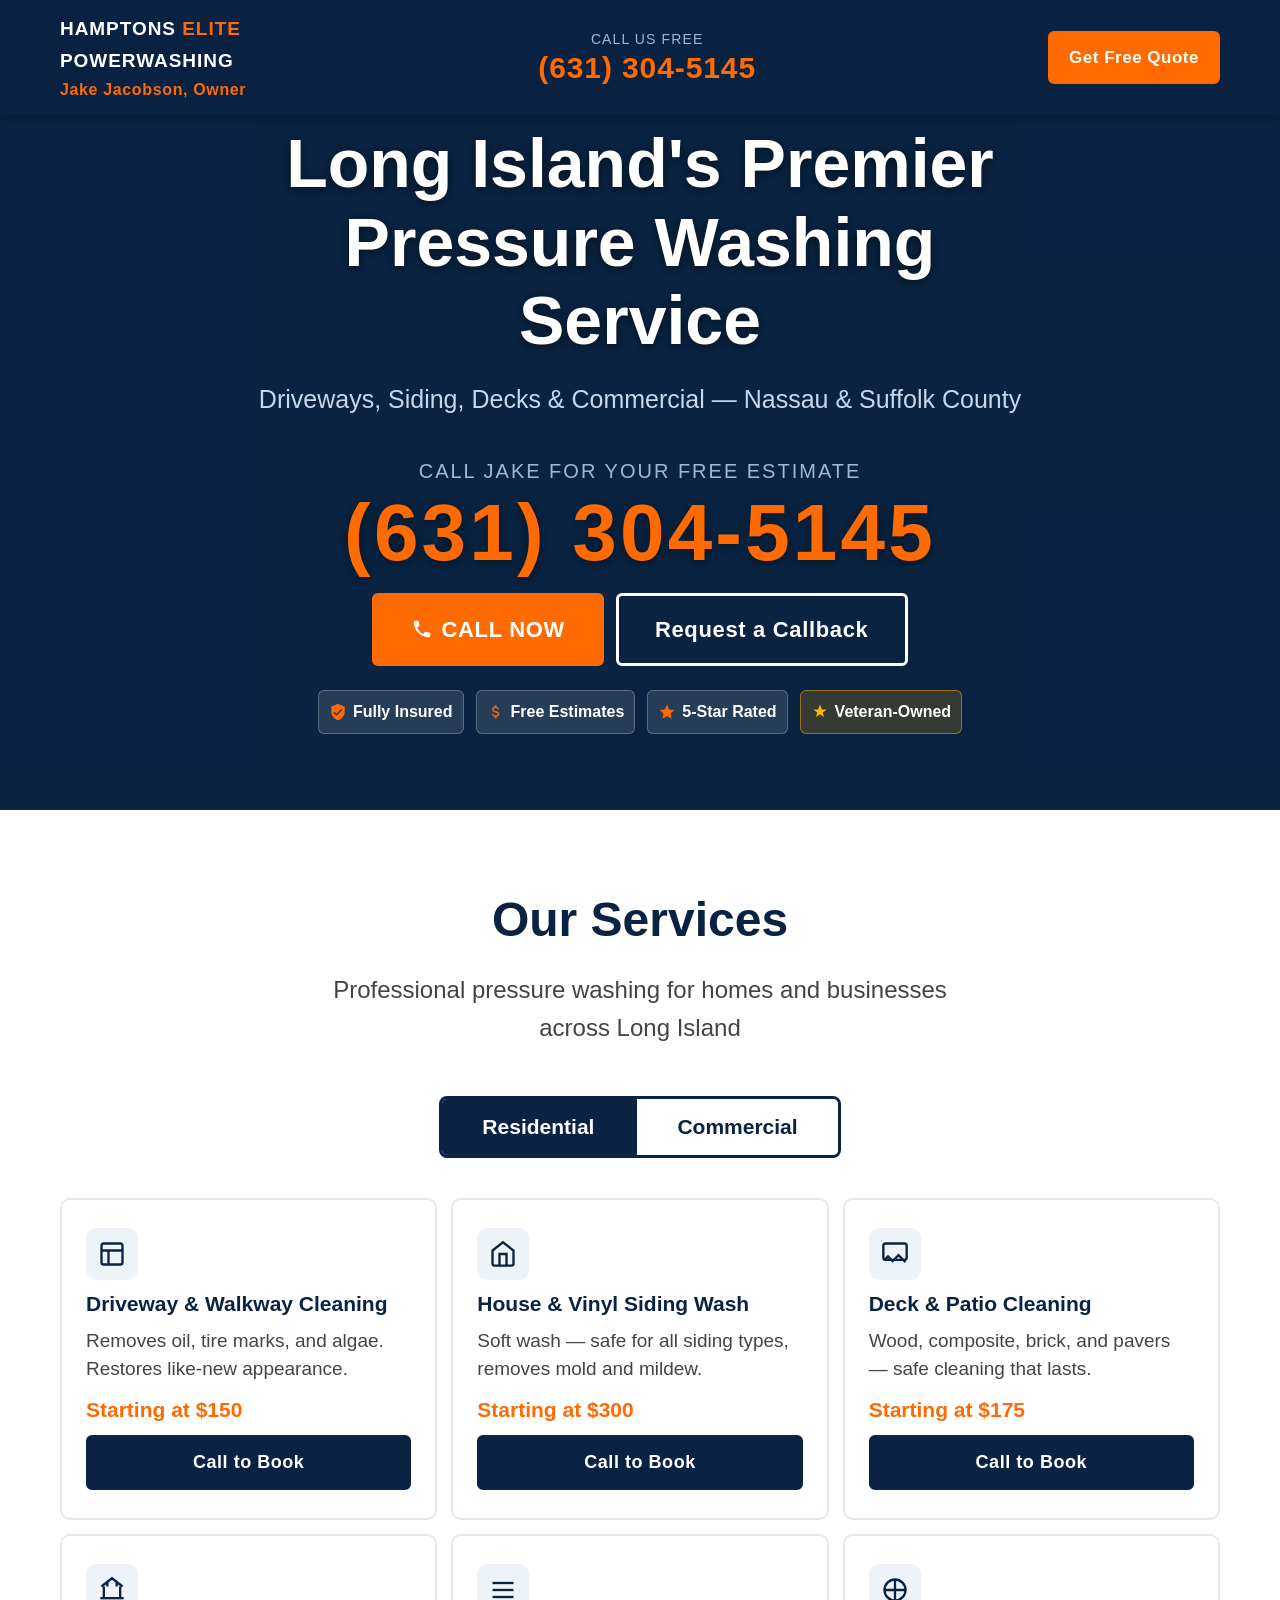
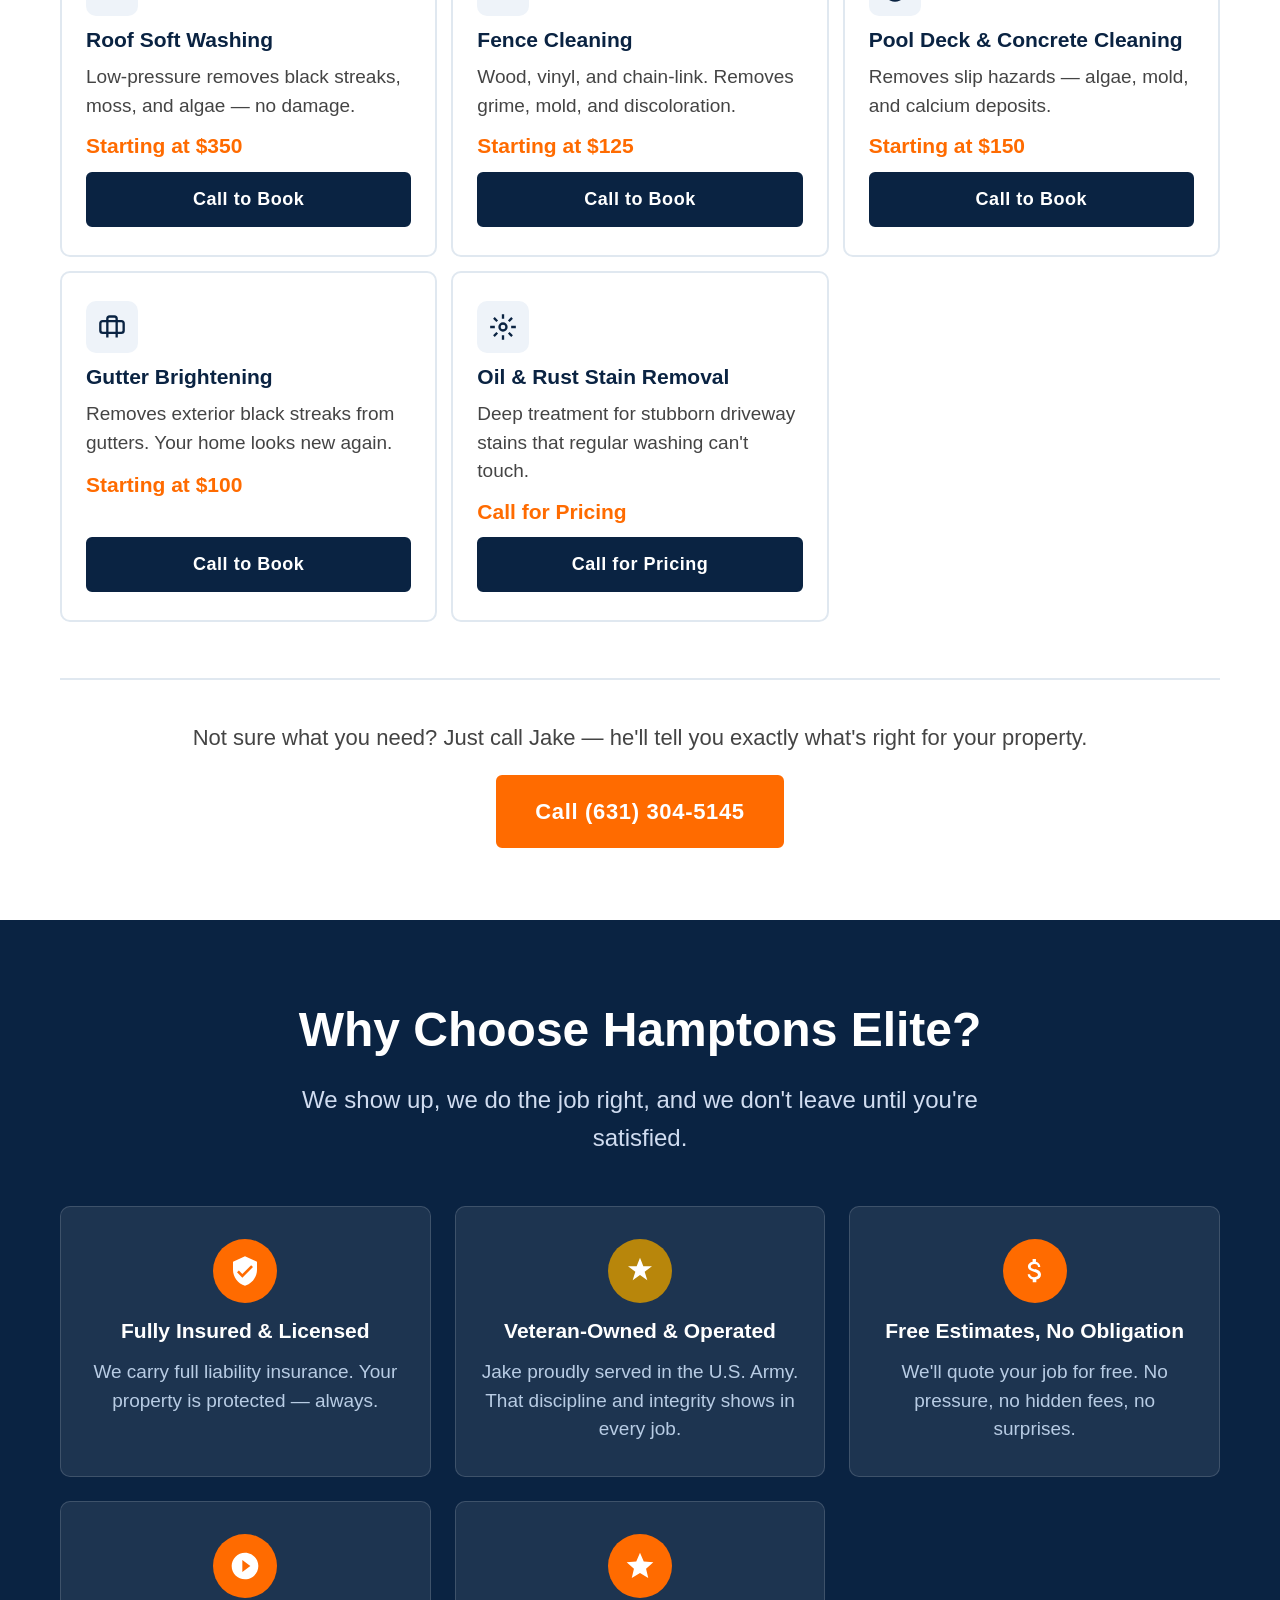
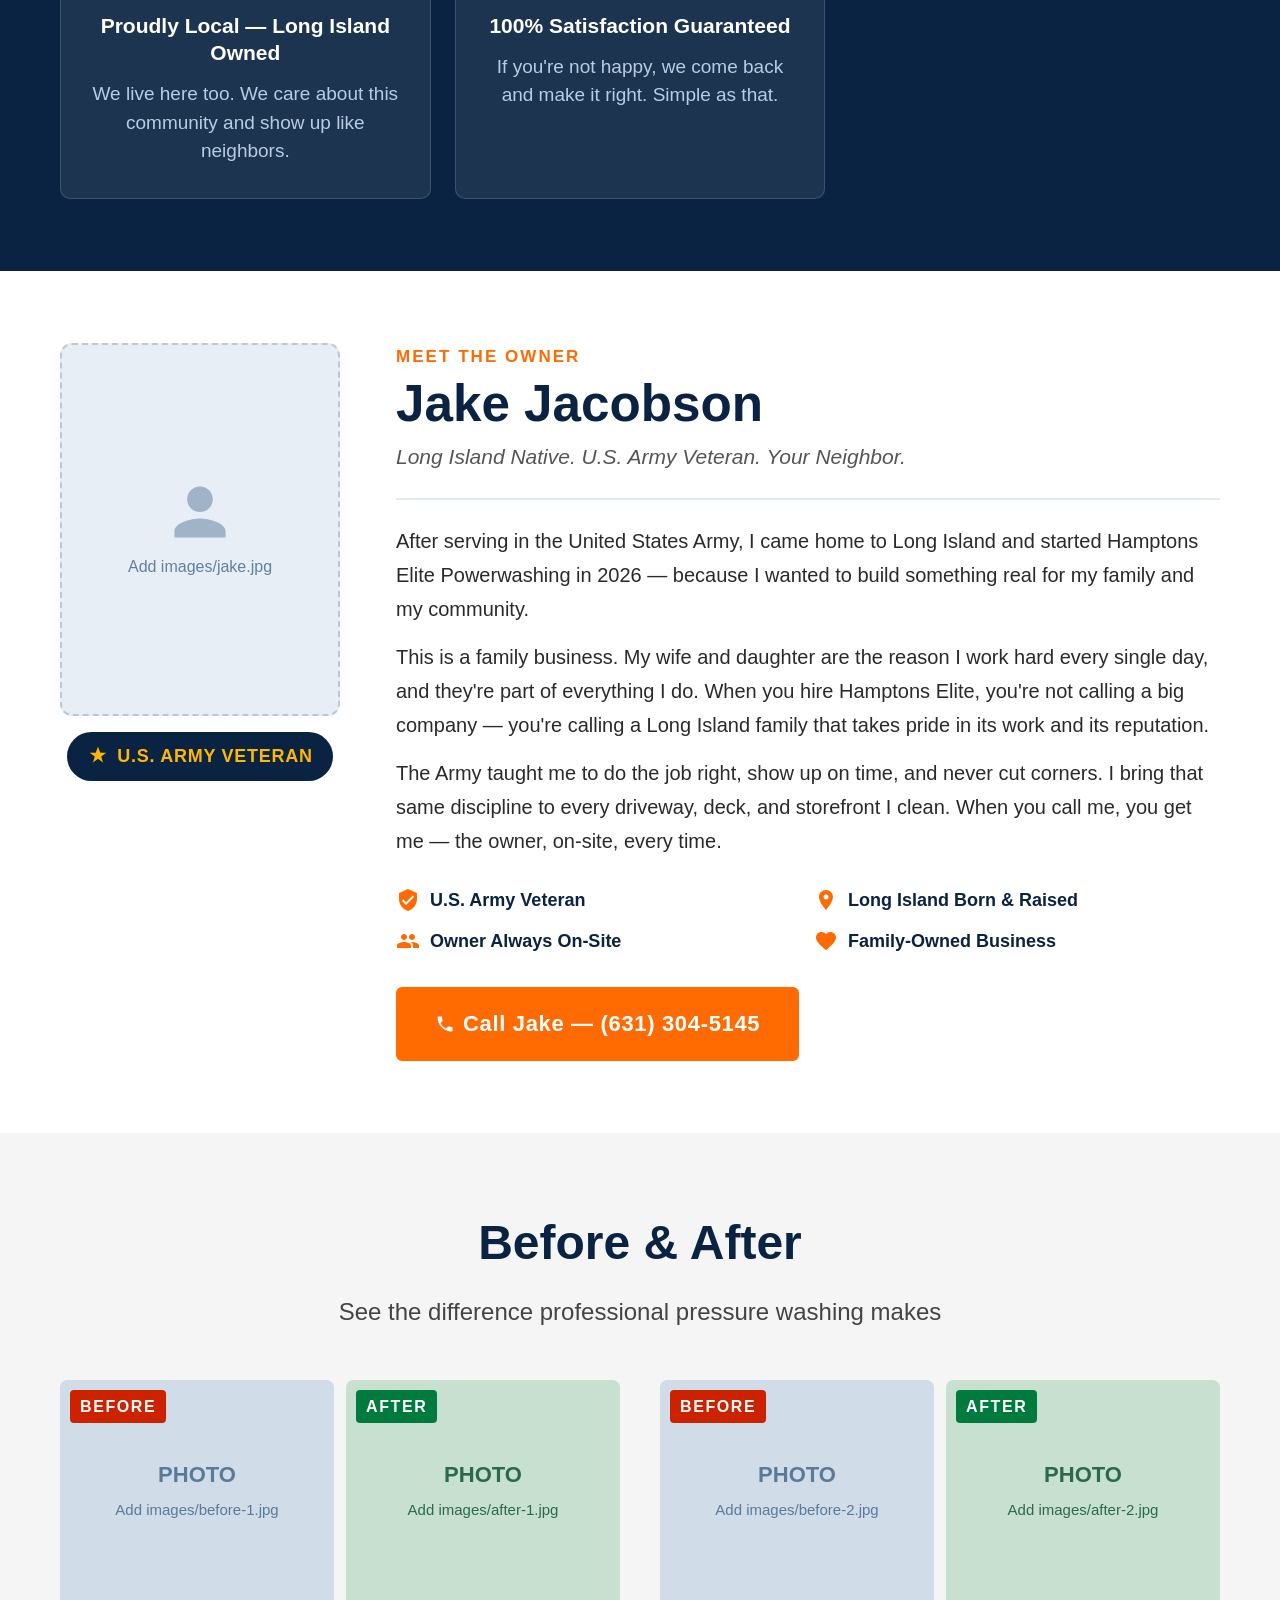
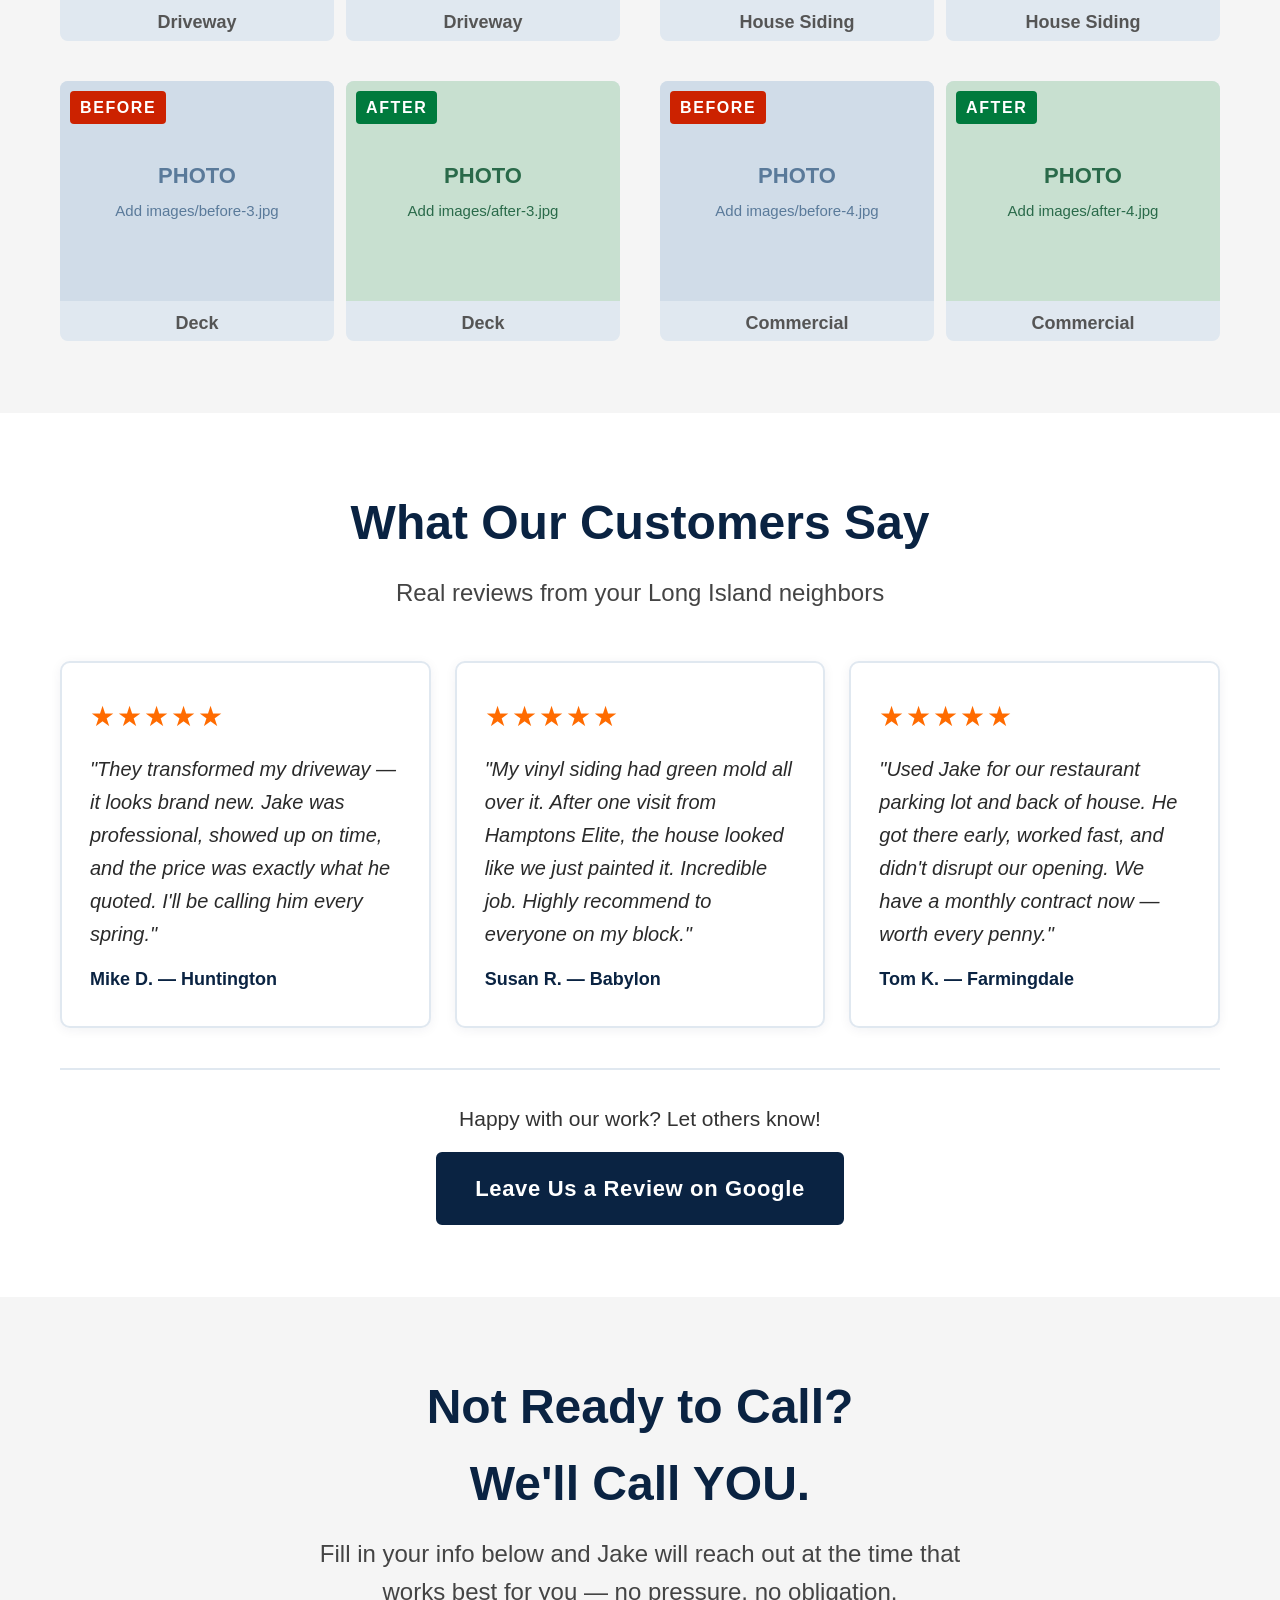
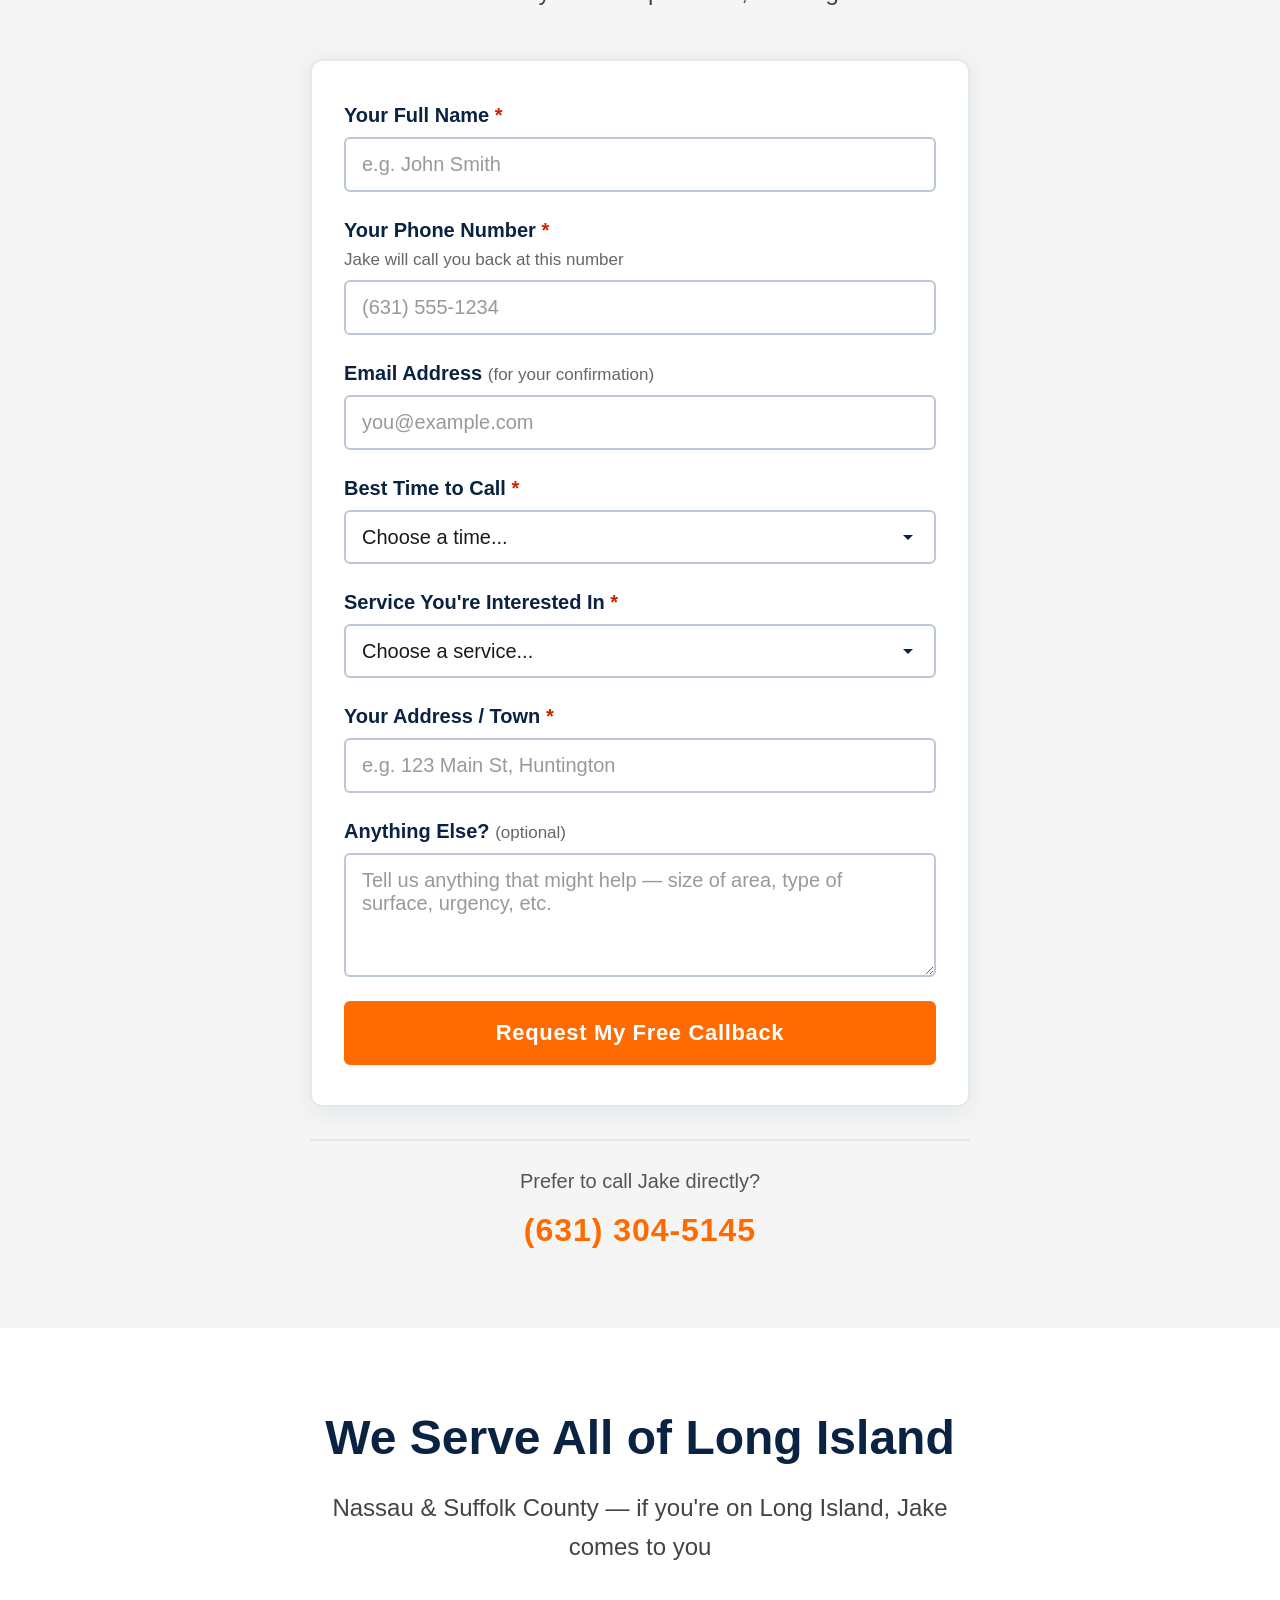
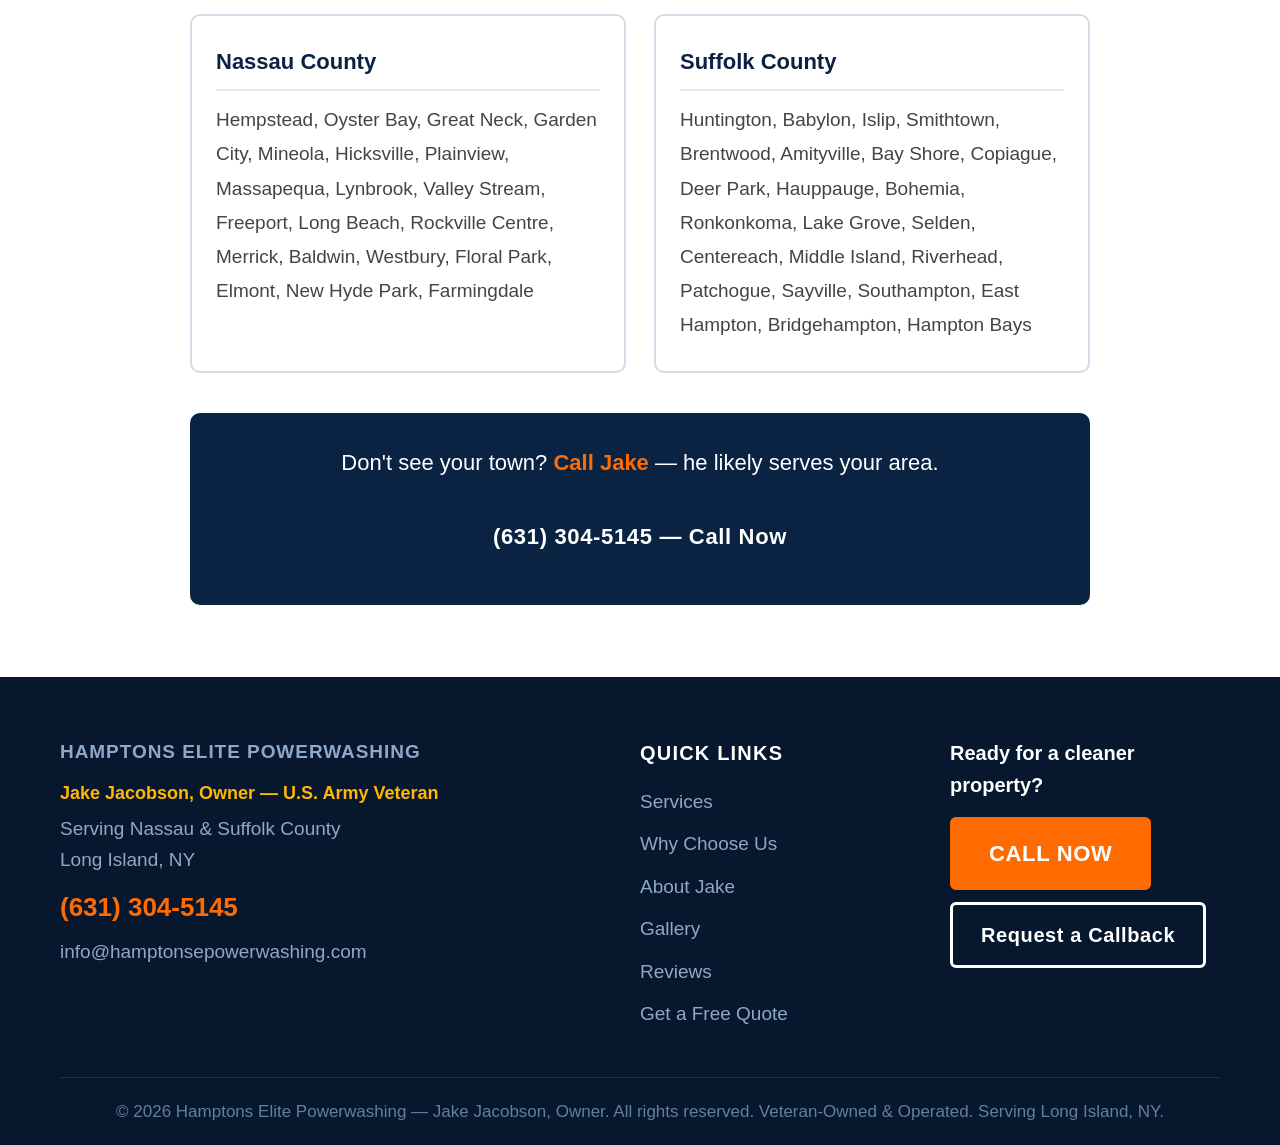
==== index.html @ e8ec5433 "Initial commit - Hamptons Elite Powerwashing website" ====
<!DOCTYPE html>
<html lang="en">
<head>
  <meta charset="UTF-8">
  <meta name="viewport" content="width=device-width, initial-scale=1.0">
  <title>Pressure Washing Long Island | Hamptons Elite Powerwashing | Nassau &amp; Suffolk County</title>
  <meta name="description" content="Veteran-owned pressure washing in Long Island, Nassau &amp; Suffolk County. Driveways, siding, decks, roofs, and commercial properties. Free estimates. Fully insured. Call (631) 304-5145.">
  <meta name="keywords" content="power washing Long Island, pressure washing Nassau County, pressure washing Suffolk County, driveway cleaning Long Island, house washing Long Island, deck cleaning, roof soft washing, veteran owned business Long Island">
  <link rel="stylesheet" href="style.css">

  <!-- LocalBusiness JSON-LD Structured Data for Google -->
  <script type="application/ld+json">
  {
    "@context": "https://schema.org",
    "@type": "LocalBusiness",
    "name": "Hamptons Elite Powerwashing",
    "description": "Veteran-owned professional pressure washing services for residential and commercial properties across Nassau and Suffolk County, Long Island. Owner: Jake Jacobson, U.S. Army Veteran.",
    "telephone": "(631) 304-5145",
    "email": "info@hamptonsepowerwashing.com",
    "areaServed": [
      "Nassau County, NY",
      "Suffolk County, NY",
      "Babylon, NY",
      "Huntington, NY",
      "Islip, NY",
      "Hempstead, NY",
      "Oyster Bay, NY",
      "Smithtown, NY",
      "Brentwood, NY",
      "Amityville, NY",
      "Farmingdale, NY",
      "Massapequa, NY"
    ],
    "serviceType": [
      "Driveway Pressure Washing",
      "House Siding Wash",
      "Deck Cleaning",
      "Roof Soft Washing",
      "Fence Cleaning",
      "Commercial Pressure Washing",
      "Graffiti Removal"
    ],
    "priceRange": "$$",
    "openingHours": "Mo-Sa 07:00-19:00"
  }
  </script>

  <!--
  ============================================================
  SETUP CHECKLIST — READ THIS BEFORE GOING LIVE
  ============================================================
  1. PHONE NUMBER: Already set to (631) 304-5145. If it changes,
     search this file for "304-5145" to find all instances.

  2. FORMSPREE (contact form):
     a. Go to https://formspree.io and create a free account
     b. Click "New Form" and give it a name
     c. Copy the Form ID (looks like: xabcdefg)
     d. In this file, find "YOUR_FORMSPREE_ID" and replace it
        with your Form ID.
     e. The form action becomes: https://formspree.io/f/YOUR_ID

  3. PHOTOS: Add your real before/after photos to the images/
     folder. Use these exact filenames (or update the src= in
     the gallery section below):
       images/before-1.jpg  images/after-1.jpg  (driveway)
       images/before-2.jpg  images/after-2.jpg  (siding)
       images/before-3.jpg  images/after-3.jpg  (deck)
       images/before-4.jpg  images/after-4.jpg  (commercial)
     Also replace images/hero-bg.jpg with a real hero photo.
     Add images/jake.jpg for the About section (optional).

  4. TESTIMONIALS: Find the 3 testimonial cards and replace the
     placeholder names and text with real Google reviews.

  5. GOOGLE BUSINESS PROFILE:
     a. Go to https://business.google.com and create your profile
     b. Once live, find your review link (Share > copy link)
     c. Find "YOUR_GOOGLE_REVIEW_LINK" in this file and paste it

  6. ABOUT SECTION: Update the text in the "Meet Jake" section
     with your real story — years of service, hometown, why you
     started the business, etc.

  7. GO LIVE: Drag the entire hamptons-elite-powerwashing/ folder
     to https://netlify.com/drop — your site is live in 60 sec.
  ============================================================
  -->
</head>
<body>

  <!-- ============================================================
       STICKY HEADER
  ============================================================ -->
  <header class="site-header" id="site-header">
    <div class="header-inner">
      <div class="header-brand">
        <span class="brand-name">Hamptons <span class="brand-orange">Elite</span><br>Powerwashing</span>
        <span class="brand-owner"><span class="brand-orange">Jake Jacobson, Owner</span></span>
      </div>

      <a href="tel:6313045145" class="header-phone" aria-label="Call us now">
        <span class="header-phone-label">Call Us Free</span>
        <span class="header-phone-number">(631) 304-5145</span>
      </a>

      <a href="#callback-form" class="btn btn-orange header-cta">Get Free Quote</a>

      <button class="hamburger" id="hamburger" aria-label="Open navigation menu" aria-expanded="false">
        <span></span><span></span><span></span>
      </button>
    </div>

    <!-- Mobile full-screen nav overlay -->
    <nav class="mobile-nav" id="mobile-nav" aria-hidden="true">
      <button class="mobile-nav-close" id="mobile-nav-close" aria-label="Close menu">&times;</button>
      <ul>
        <li><a href="#services" class="mobile-nav-link">Services</a></li>
        <li><a href="#why-us" class="mobile-nav-link">Why Choose Us</a></li>
        <li><a href="#about" class="mobile-nav-link">About Jake</a></li>
        <li><a href="#gallery" class="mobile-nav-link">Gallery</a></li>
        <li><a href="#testimonials" class="mobile-nav-link">Reviews</a></li>
        <li><a href="#callback-form" class="mobile-nav-link">Get a Quote</a></li>
      </ul>
      <a href="tel:6313045145" class="mobile-nav-phone">(631) 304-5145</a>
    </nav>
  </header>

  <main>

    <!-- ============================================================
         SECTION 1: HERO
    ============================================================ -->
    <section class="hero" id="hero">
      <!-- Replace images/hero-bg.jpg with a real pressure washing photo -->
      <div class="hero-overlay"></div>
      <div class="hero-content">
        <h1 class="hero-headline">Long Island's Premier<br>Pressure Washing Service</h1>
        <p class="hero-sub">Driveways, Siding, Decks &amp; Commercial — Nassau &amp; Suffolk County</p>

        <div class="hero-phone-block">
          <p class="hero-phone-label">Call Jake for Your Free Estimate</p>
          <a href="tel:6313045145" class="hero-phone-number">(631) 304-5145</a>
        </div>

        <div class="hero-ctas">
          <a href="tel:6313045145" class="btn btn-orange btn-lg">
            <svg width="22" height="22" viewBox="0 0 24 24" fill="currentColor" aria-hidden="true"><path d="M6.6 10.8c1.4 2.8 3.8 5.1 6.6 6.6l2.2-2.2c.3-.3.7-.4 1-.2 1.1.4 2.3.6 3.6.6.6 0 1 .4 1 1V20c0 .6-.4 1-1 1C10.6 21 3 13.4 3 4c0-.6.4-1 1-1h3.5c.6 0 1 .4 1 1 0 1.3.2 2.5.6 3.6.1.3 0 .7-.2 1L6.6 10.8z"/></svg>
            CALL NOW
          </a>
          <a href="#callback-form" class="btn btn-outline-white btn-lg">Request a Callback</a>
        </div>

        <div class="hero-badges">
          <div class="badge">
            <svg width="28" height="28" viewBox="0 0 24 24" fill="currentColor" aria-hidden="true"><path d="M12 1L3 5v6c0 5.5 3.8 10.7 9 12 5.2-1.3 9-6.5 9-12V5L12 1zm-2 16l-4-4 1.4-1.4L10 14.2l6.6-6.6L18 9l-8 8z"/></svg>
            <span>Fully Insured</span>
          </div>
          <div class="badge">
            <svg width="28" height="28" viewBox="0 0 24 24" fill="currentColor" aria-hidden="true"><path d="M11.8 10.9c-2.3-.6-3-1.2-3-2.2 0-1.1 1.1-1.9 2.8-1.9 1.9 0 2.6.9 2.7 2.2H16c-.1-1.8-1.2-3.4-3.3-4V3h-2.5v2c-1.9.4-3.5 1.7-3.5 3.5 0 2.2 1.8 3.3 4.5 4 2.5.6 3 1.5 3 2.4 0 .7-.5 1.7-2.8 1.7-2.1 0-3-.9-3.1-2.2H6.5c.1 2.3 1.9 3.6 3.8 4v2H13v-2c2-.4 3.5-1.5 3.5-3.6 0-2.7-2.3-3.7-4.7-4.3z"/></svg>
            <span>Free Estimates</span>
          </div>
          <div class="badge">
            <svg width="28" height="28" viewBox="0 0 24 24" fill="currentColor" aria-hidden="true"><path d="M12 17.27L18.18 21l-1.64-7.03L22 9.24l-7.19-.61L12 2 9.19 8.63 2 9.24l5.46 4.73L5.82 21z"/></svg>
            <span>5-Star Rated</span>
          </div>
          <div class="badge badge-veteran">
            <svg width="28" height="28" viewBox="0 0 24 24" fill="currentColor" aria-hidden="true"><path d="M12 2L9.5 8.5H3l5.5 4-2 6.5L12 15l5.5 4-2-6.5L21 8.5h-6.5L12 2z"/></svg>
            <span>Veteran-Owned</span>
          </div>
        </div>
      </div>
    </section>

    <!-- ============================================================
         SECTION 2: SERVICES
    ============================================================ -->
    <section class="services section-pad" id="services">
      <div class="container">
        <h2 class="section-title">Our Services</h2>
        <p class="section-sub">Professional pressure washing for homes and businesses across Long Island</p>

        <!-- Service type toggle -->
        <div class="service-toggle" role="tablist" aria-label="Service type">
          <button class="toggle-btn active" id="tab-residential" role="tab" aria-selected="true" aria-controls="panel-residential" data-target="residential">
            Residential
          </button>
          <button class="toggle-btn" id="tab-commercial" role="tab" aria-selected="false" aria-controls="panel-commercial" data-target="commercial">
            Commercial
          </button>
        </div>

        <!-- Residential Services -->
        <div class="service-panel active" id="panel-residential" role="tabpanel" aria-labelledby="tab-residential">
          <div class="services-grid">

            <article class="service-card">
              <div class="service-icon">
                <svg viewBox="0 0 24 24" fill="none" stroke="currentColor" stroke-width="2" aria-hidden="true"><rect x="3" y="3" width="18" height="18" rx="2"/><path d="M3 9h18M9 21V9"/></svg>
              </div>
              <h3>Driveway &amp; Walkway Cleaning</h3>
              <p>Removes oil, tire marks, and algae. Restores like-new appearance.</p>
              <p class="service-price">Starting at $150</p>
              <a href="tel:6313045145" class="btn btn-navy btn-sm">Call to Book</a>
            </article>

            <article class="service-card">
              <div class="service-icon">
                <svg viewBox="0 0 24 24" fill="none" stroke="currentColor" stroke-width="2" aria-hidden="true"><path d="M3 9l9-7 9 7v11a2 2 0 01-2 2H5a2 2 0 01-2-2V9z"/><polyline points="9 22 9 12 15 12 15 22"/></svg>
              </div>
              <h3>House &amp; Vinyl Siding Wash</h3>
              <p>Soft wash — safe for all siding types, removes mold and mildew.</p>
              <p class="service-price">Starting at $300</p>
              <a href="tel:6313045145" class="btn btn-navy btn-sm">Call to Book</a>
            </article>

            <article class="service-card">
              <div class="service-icon">
                <svg viewBox="0 0 24 24" fill="none" stroke="currentColor" stroke-width="2" aria-hidden="true"><path d="M3 17l3-3 4 4 5-5 6 6"/><rect x="2" y="3" width="20" height="14" rx="2"/></svg>
              </div>
              <h3>Deck &amp; Patio Cleaning</h3>
              <p>Wood, composite, brick, and pavers — safe cleaning that lasts.</p>
              <p class="service-price">Starting at $175</p>
              <a href="tel:6313045145" class="btn btn-navy btn-sm">Call to Book</a>
            </article>

            <article class="service-card">
              <div class="service-icon">
                <svg viewBox="0 0 24 24" fill="none" stroke="currentColor" stroke-width="2" aria-hidden="true"><path d="M3 9l9-7 9 7"/><path d="M5 9v10M19 9v10"/><path d="M2 19h20"/><path d="M8 5v4M16 5v4"/></svg>
              </div>
              <h3>Roof Soft Washing</h3>
              <p>Low-pressure removes black streaks, moss, and algae — no damage.</p>
              <p class="service-price">Starting at $350</p>
              <a href="tel:6313045145" class="btn btn-navy btn-sm">Call to Book</a>
            </article>

            <article class="service-card">
              <div class="service-icon">
                <svg viewBox="0 0 24 24" fill="none" stroke="currentColor" stroke-width="2" aria-hidden="true"><line x1="3" y1="12" x2="21" y2="12"/><line x1="3" y1="6" x2="21" y2="6"/><line x1="3" y1="18" x2="21" y2="18"/></svg>
              </div>
              <h3>Fence Cleaning</h3>
              <p>Wood, vinyl, and chain-link. Removes grime, mold, and discoloration.</p>
              <p class="service-price">Starting at $125</p>
              <a href="tel:6313045145" class="btn btn-navy btn-sm">Call to Book</a>
            </article>

            <article class="service-card">
              <div class="service-icon">
                <svg viewBox="0 0 24 24" fill="none" stroke="currentColor" stroke-width="2" aria-hidden="true"><circle cx="12" cy="12" r="9"/><path d="M12 3v18M3 12h18"/></svg>
              </div>
              <h3>Pool Deck &amp; Concrete Cleaning</h3>
              <p>Removes slip hazards — algae, mold, and calcium deposits.</p>
              <p class="service-price">Starting at $150</p>
              <a href="tel:6313045145" class="btn btn-navy btn-sm">Call to Book</a>
            </article>

            <article class="service-card">
              <div class="service-icon">
                <svg viewBox="0 0 24 24" fill="none" stroke="currentColor" stroke-width="2" aria-hidden="true"><path d="M20 7H4a2 2 0 00-2 2v6a2 2 0 002 2h16a2 2 0 002-2V9a2 2 0 00-2-2z"/><path d="M16 21V5a2 2 0 00-2-2h-4a2 2 0 00-2 2v16"/></svg>
              </div>
              <h3>Gutter Brightening</h3>
              <p>Removes exterior black streaks from gutters. Your home looks new again.</p>
              <p class="service-price">Starting at $100</p>
              <a href="tel:6313045145" class="btn btn-navy btn-sm">Call to Book</a>
            </article>

            <article class="service-card">
              <div class="service-icon">
                <svg viewBox="0 0 24 24" fill="none" stroke="currentColor" stroke-width="2" aria-hidden="true"><circle cx="12" cy="12" r="3"/><path d="M12 1v4M12 19v4M4.22 4.22l2.83 2.83M16.95 16.95l2.83 2.83M1 12h4M19 12h4M4.22 19.78l2.83-2.83M16.95 7.05l2.83-2.83"/></svg>
              </div>
              <h3>Oil &amp; Rust Stain Removal</h3>
              <p>Deep treatment for stubborn driveway stains that regular washing can't touch.</p>
              <p class="service-price">Call for Pricing</p>
              <a href="tel:6313045145" class="btn btn-navy btn-sm">Call for Pricing</a>
            </article>

          </div>
        </div>

        <!-- Commercial Services -->
        <div class="service-panel" id="panel-commercial" role="tabpanel" aria-labelledby="tab-commercial" hidden>
          <div class="services-grid">

            <article class="service-card">
              <div class="service-icon">
                <svg viewBox="0 0 24 24" fill="none" stroke="currentColor" stroke-width="2" aria-hidden="true"><rect x="2" y="7" width="20" height="14" rx="2"/><path d="M16 7V5a2 2 0 00-2-2h-4a2 2 0 00-2 2v2"/></svg>
              </div>
              <h3>Storefront &amp; Building Exterior</h3>
              <p>First impressions matter. We keep your building looking sharp for customers.</p>
              <p class="service-price">Call for Pricing</p>
              <a href="tel:6313045145" class="btn btn-navy btn-sm">Call for Pricing</a>
            </article>

            <article class="service-card">
              <div class="service-icon">
                <svg viewBox="0 0 24 24" fill="none" stroke="currentColor" stroke-width="2" aria-hidden="true"><rect x="1" y="3" width="15" height="13" rx="2"/><path d="M16 8h4l3 4v4h-7V8z"/><circle cx="5.5" cy="18.5" r="2.5"/><circle cx="18.5" cy="18.5" r="2.5"/></svg>
              </div>
              <h3>Parking Lot &amp; Garage Cleaning</h3>
              <p>Remove oil, debris, and grime from high-traffic surfaces.</p>
              <p class="service-price">Call for Pricing</p>
              <a href="tel:6313045145" class="btn btn-navy btn-sm">Call for Pricing</a>
            </article>

            <article class="service-card">
              <div class="service-icon">
                <svg viewBox="0 0 24 24" fill="none" stroke="currentColor" stroke-width="2" aria-hidden="true"><polyline points="3 6 5 6 21 6"/><path d="M19 6l-1 14H6L5 6"/><path d="M10 11v6M14 11v6"/><path d="M9 6V4a1 1 0 011-1h4a1 1 0 011 1v2"/></svg>
              </div>
              <h3>Dumpster Pad Sanitizing</h3>
              <p>Eliminate odors and bacteria at dumpster enclosures. Health-code compliant.</p>
              <p class="service-price">Call for Pricing</p>
              <a href="tel:6313045145" class="btn btn-navy btn-sm">Call for Pricing</a>
            </article>

            <article class="service-card">
              <div class="service-icon">
                <svg viewBox="0 0 24 24" fill="none" stroke="currentColor" stroke-width="2" aria-hidden="true"><path d="M18 8h1a4 4 0 010 8h-1"/><path d="M2 8h16v9a4 4 0 01-4 4H6a4 4 0 01-4-4V8z"/><line x1="6" y1="1" x2="6" y2="4"/><line x1="10" y1="1" x2="10" y2="4"/><line x1="14" y1="1" x2="14" y2="4"/></svg>
              </div>
              <h3>Restaurant Exterior &amp; Grease Removal</h3>
              <p>Heavy-duty degreasing for restaurant exteriors, drive-throughs, and loading docks.</p>
              <p class="service-price">Call for Pricing</p>
              <a href="tel:6313045145" class="btn btn-navy btn-sm">Call for Pricing</a>
            </article>

            <article class="service-card">
              <div class="service-icon">
                <svg viewBox="0 0 24 24" fill="none" stroke="currentColor" stroke-width="2" aria-hidden="true"><path d="M12 20h9"/><path d="M16.5 3.5a2.121 2.121 0 013 3L7 19l-4 1 1-4L16.5 3.5z"/></svg>
              </div>
              <h3>Graffiti Removal</h3>
              <p>Fast, complete removal from brick, concrete, metal, and painted surfaces.</p>
              <p class="service-price">Call for Pricing</p>
              <a href="tel:6313045145" class="btn btn-navy btn-sm">Call for Pricing</a>
            </article>

            <article class="service-card">
              <div class="service-icon">
                <svg viewBox="0 0 24 24" fill="none" stroke="currentColor" stroke-width="2" aria-hidden="true"><rect x="1" y="3" width="15" height="13" rx="2"/><path d="M16 8h4l3 4v4h-7V8z"/><circle cx="5.5" cy="18.5" r="2.5"/><circle cx="18.5" cy="18.5" r="2.5"/></svg>
              </div>
              <h3>Fleet &amp; Equipment Washing</h3>
              <p>Keep your vehicles and equipment clean and presentable — on-site service available.</p>
              <p class="service-price">Call for Pricing</p>
              <a href="tel:6313045145" class="btn btn-navy btn-sm">Call for Pricing</a>
            </article>

            <article class="service-card">
              <div class="service-icon">
                <svg viewBox="0 0 24 24" fill="none" stroke="currentColor" stroke-width="2" aria-hidden="true"><path d="M14 2H6a2 2 0 00-2 2v16a2 2 0 002 2h12a2 2 0 002-2V8z"/><polyline points="14 2 14 8 20 8"/><line x1="16" y1="13" x2="8" y2="13"/><line x1="16" y1="17" x2="8" y2="17"/><polyline points="10 9 9 9 8 9"/></svg>
              </div>
              <h3>Property Management Contracts</h3>
              <p>Regular scheduled cleanings for apartments, HOAs, and commercial properties.</p>
              <p class="service-price">Monthly/Seasonal Plans Available</p>
              <a href="tel:6313045145" class="btn btn-navy btn-sm">Call to Discuss</a>
            </article>

          </div>
        </div>

        <div class="services-bottom-cta">
          <p>Not sure what you need? Just call Jake — he'll tell you exactly what's right for your property.</p>
          <a href="tel:6313045145" class="btn btn-orange btn-lg">Call (631) 304-5145</a>
        </div>
      </div>
    </section>

    <!-- ============================================================
         SECTION 3: WHY CHOOSE US
    ============================================================ -->
    <section class="why-us section-pad bg-navy" id="why-us">
      <div class="container">
        <h2 class="section-title white">Why Choose Hamptons Elite?</h2>
        <p class="section-sub white">We show up, we do the job right, and we don't leave until you're satisfied.</p>

        <div class="trust-grid">

          <div class="trust-tile">
            <div class="trust-icon">
              <svg viewBox="0 0 24 24" fill="currentColor" aria-hidden="true"><path d="M12 1L3 5v6c0 5.5 3.8 10.7 9 12 5.2-1.3 9-6.5 9-12V5L12 1zm-2 16l-4-4 1.4-1.4L10 14.2l6.6-6.6L18 9l-8 8z"/></svg>
            </div>
            <h3>Fully Insured &amp; Licensed</h3>
            <p>We carry full liability insurance. Your property is protected — always.</p>
          </div>

          <div class="trust-tile">
            <div class="trust-icon trust-icon-veteran">
              <svg viewBox="0 0 24 24" fill="currentColor" aria-hidden="true"><path d="M12 2L9.5 8.5H3l5.5 4-2 6.5L12 15l5.5 4-2-6.5L21 8.5h-6.5L12 2z"/></svg>
            </div>
            <h3>Veteran-Owned &amp; Operated</h3>
            <p>Jake proudly served in the U.S. Army. That discipline and integrity shows in every job.</p>
          </div>

          <div class="trust-tile">
            <div class="trust-icon">
              <svg viewBox="0 0 24 24" fill="currentColor" aria-hidden="true"><path d="M11.8 10.9c-2.3-.6-3-1.2-3-2.2 0-1.1 1.1-1.9 2.8-1.9 1.9 0 2.6.9 2.7 2.2H16c-.1-1.8-1.2-3.4-3.3-4V3h-2.5v2c-1.9.4-3.5 1.7-3.5 3.5 0 2.2 1.8 3.3 4.5 4 2.5.6 3 1.5 3 2.4 0 .7-.5 1.7-2.8 1.7-2.1 0-3-.9-3.1-2.2H6.5c.1 2.3 1.9 3.6 3.8 4v2H13v-2c2-.4 3.5-1.5 3.5-3.6 0-2.7-2.3-3.7-4.7-4.3z"/></svg>
            </div>
            <h3>Free Estimates, No Obligation</h3>
            <p>We'll quote your job for free. No pressure, no hidden fees, no surprises.</p>
          </div>

          <div class="trust-tile">
            <div class="trust-icon">
              <svg viewBox="0 0 24 24" fill="currentColor" aria-hidden="true"><path d="M12 2C6.48 2 2 6.48 2 12s4.48 10 10 10 10-4.48 10-10S17.52 2 12 2zm-2 14.5v-9l6 4.5-6 4.5z"/></svg>
            </div>
            <h3>Proudly Local — Long Island Owned</h3>
            <p>We live here too. We care about this community and show up like neighbors.</p>
          </div>

          <div class="trust-tile">
            <div class="trust-icon">
              <svg viewBox="0 0 24 24" fill="currentColor" aria-hidden="true"><path d="M12 17.27L18.18 21l-1.64-7.03L22 9.24l-7.19-.61L12 2 9.19 8.63 2 9.24l5.46 4.73L5.82 21z"/></svg>
            </div>
            <h3>100% Satisfaction Guaranteed</h3>
            <p>If you're not happy, we come back and make it right. Simple as that.</p>
          </div>

        </div>
      </div>
    </section>

    <!-- ============================================================
         SECTION 4: ABOUT JAKE
         INSTRUCTIONS: Update the text below with your real story —
         years of service, MOS/role, hometown, why you started the
         business. Add a real photo at images/jake.jpg.
    ============================================================ -->
    <section class="about section-pad" id="about">
      <div class="container">
        <div class="about-grid">

          <div class="about-photo-col">
            <!--
              Add your photo: save it as images/jake.jpg
              Then replace the placeholder below with:
              <img src="images/jake.jpg" alt="Jake Jacobson, owner of Hamptons Elite Powerwashing, U.S. Army Veteran">
            -->
            <div class="about-photo-placeholder">
              <svg viewBox="0 0 24 24" fill="currentColor" aria-hidden="true" width="64" height="64"><path d="M12 12c2.7 0 4.8-2.1 4.8-4.8S14.7 2.4 12 2.4 7.2 4.5 7.2 7.2 9.3 12 12 12zm0 2.4c-3.2 0-9.6 1.6-9.6 4.8v2.4h19.2v-2.4c0-3.2-6.4-4.8-9.6-4.8z"/></svg>
              <p>Add images/jake.jpg</p>
            </div>
            <div class="about-vet-badge">
              <svg viewBox="0 0 24 24" fill="currentColor" width="22" height="22" aria-hidden="true"><path d="M12 2L9.5 8.5H3l5.5 4-2 6.5L12 15l5.5 4-2-6.5L21 8.5h-6.5L12 2z"/></svg>
              U.S. Army Veteran
            </div>
          </div>

          <div class="about-text-col">
            <p class="about-eyebrow">Meet the Owner</p>
            <h2 class="about-name">Jake Jacobson</h2>
            <p class="about-tagline">Long Island Native. U.S. Army Veteran. Your Neighbor.</p>

            <div class="about-body">
              <!--
                REPLACE THIS WITH YOUR REAL STORY.
                Talk about: branch + years served, why you came home to Long Island,
                why you started this business, what you care about most.
                Keep it personal — this is what makes people pick up the phone.
              -->
              <p>After serving in the United States Army, I came home to Long Island and started Hamptons Elite Powerwashing in 2026 — because I wanted to build something real for my family and my community.</p>
              <p>This is a family business. My wife and daughter are the reason I work hard every single day, and they're part of everything I do. When you hire Hamptons Elite, you're not calling a big company — you're calling a Long Island family that takes pride in its work and its reputation.</p>
              <p>The Army taught me to do the job right, show up on time, and never cut corners. I bring that same discipline to every driveway, deck, and storefront I clean. When you call me, you get me — the owner, on-site, every time.</p>
            </div>

            <div class="about-highlights">
              <div class="about-highlight">
                <svg viewBox="0 0 24 24" fill="currentColor" width="24" height="24" aria-hidden="true"><path d="M12 1L3 5v6c0 5.5 3.8 10.7 9 12 5.2-1.3 9-6.5 9-12V5L12 1zm-2 16l-4-4 1.4-1.4L10 14.2l6.6-6.6L18 9l-8 8z"/></svg>
                <span>U.S. Army Veteran</span>
              </div>
              <div class="about-highlight">
                <svg viewBox="0 0 24 24" fill="currentColor" width="24" height="24" aria-hidden="true"><path d="M12 2C8.13 2 5 5.13 5 9c0 5.25 7 13 7 13s7-7.75 7-13c0-3.87-3.13-7-7-7zm0 9.5c-1.38 0-2.5-1.12-2.5-2.5s1.12-2.5 2.5-2.5 2.5 1.12 2.5 2.5-1.12 2.5-2.5 2.5z"/></svg>
                <span>Long Island Born &amp; Raised</span>
              </div>
              <div class="about-highlight">
                <svg viewBox="0 0 24 24" fill="currentColor" width="24" height="24" aria-hidden="true"><path d="M16 11c1.66 0 2.99-1.34 2.99-3S17.66 5 16 5c-1.66 0-3 1.34-3 3s1.34 3 3 3zm-8 0c1.66 0 2.99-1.34 2.99-3S9.66 5 8 5C6.34 5 5 6.34 5 8s1.34 3 3 3zm0 2c-2.33 0-7 1.17-7 3.5V19h14v-2.5c0-2.33-4.67-3.5-7-3.5zm8 0c-.29 0-.62.02-.97.05 1.16.84 1.97 1.97 1.97 3.45V19h6v-2.5c0-2.33-4.67-3.5-7-3.5z"/></svg>
                <span>Owner Always On-Site</span>
              </div>
              <div class="about-highlight">
                <svg viewBox="0 0 24 24" fill="currentColor" width="24" height="24" aria-hidden="true"><path d="M12 21.35l-1.45-1.32C5.4 15.36 2 12.28 2 8.5 2 5.42 4.42 3 7.5 3c1.74 0 3.41.81 4.5 2.09C13.09 3.81 14.76 3 16.5 3 19.58 3 22 5.42 22 8.5c0 3.78-3.4 6.86-8.55 11.54L12 21.35z"/></svg>
                <span>Family-Owned Business</span>
              </div>
            </div>

            <a href="tel:6313045145" class="btn btn-orange btn-lg">
              <svg width="20" height="20" viewBox="0 0 24 24" fill="currentColor" aria-hidden="true"><path d="M6.6 10.8c1.4 2.8 3.8 5.1 6.6 6.6l2.2-2.2c.3-.3.7-.4 1-.2 1.1.4 2.3.6 3.6.6.6 0 1 .4 1 1V20c0 .6-.4 1-1 1C10.6 21 3 13.4 3 4c0-.6.4-1 1-1h3.5c.6 0 1 .4 1 1 0 1.3.2 2.5.6 3.6.1.3 0 .7-.2 1L6.6 10.8z"/></svg>
              Call Jake — (631) 304-5145
            </a>
          </div>

        </div>
      </div>
    </section>

    <!-- ============================================================
         SECTION 5: BEFORE & AFTER GALLERY
         INSTRUCTIONS: Replace the placeholder divs below with real
         <img> tags once you have actual before/after photos.
         Use the same filenames in the images/ folder.
         Example:
           <img src="images/before-1.jpg" alt="Driveway before cleaning — oil stains and algae">
    ============================================================ -->
    <section class="gallery section-pad bg-light" id="gallery">
      <div class="container">
        <h2 class="section-title">Before &amp; After</h2>
        <p class="section-sub">See the difference professional pressure washing makes</p>

        <div class="gallery-grid">

          <div class="gallery-pair">
            <div class="gallery-item">
              <!-- Replace with: <img src="images/before-1.jpg" alt="Driveway before pressure washing — oil stains and algae buildup"> -->
              <div class="gallery-placeholder" aria-hidden="true">
                <span>PHOTO</span>
                <small>Add images/before-1.jpg</small>
              </div>
              <span class="gallery-label before-label">BEFORE</span>
              <p class="gallery-caption">Driveway</p>
            </div>
            <div class="gallery-item">
              <!-- Replace with: <img src="images/after-1.jpg" alt="Driveway after pressure washing — clean, bright concrete"> -->
              <div class="gallery-placeholder gallery-placeholder-after" aria-hidden="true">
                <span>PHOTO</span>
                <small>Add images/after-1.jpg</small>
              </div>
              <span class="gallery-label after-label">AFTER</span>
              <p class="gallery-caption">Driveway</p>
            </div>
          </div>

          <div class="gallery-pair">
            <div class="gallery-item">
              <!-- Replace with: <img src="images/before-2.jpg" alt="House siding before washing — green mold and mildew"> -->
              <div class="gallery-placeholder" aria-hidden="true">
                <span>PHOTO</span>
                <small>Add images/before-2.jpg</small>
              </div>
              <span class="gallery-label before-label">BEFORE</span>
              <p class="gallery-caption">House Siding</p>
            </div>
            <div class="gallery-item">
              <!-- Replace with: <img src="images/after-2.jpg" alt="House siding after soft washing — bright clean white siding"> -->
              <div class="gallery-placeholder gallery-placeholder-after" aria-hidden="true">
                <span>PHOTO</span>
                <small>Add images/after-2.jpg</small>
              </div>
              <span class="gallery-label after-label">AFTER</span>
              <p class="gallery-caption">House Siding</p>
            </div>
          </div>

          <div class="gallery-pair">
            <div class="gallery-item">
              <!-- Replace with: <img src="images/before-3.jpg" alt="Deck before cleaning — weathered gray wood with mold"> -->
              <div class="gallery-placeholder" aria-hidden="true">
                <span>PHOTO</span>
                <small>Add images/before-3.jpg</small>
              </div>
              <span class="gallery-label before-label">BEFORE</span>
              <p class="gallery-caption">Deck</p>
            </div>
            <div class="gallery-item">
              <!-- Replace with: <img src="images/after-3.jpg" alt="Deck after pressure washing — restored natural wood color"> -->
              <div class="gallery-placeholder gallery-placeholder-after" aria-hidden="true">
                <span>PHOTO</span>
                <small>Add images/after-3.jpg</small>
              </div>
              <span class="gallery-label after-label">AFTER</span>
              <p class="gallery-caption">Deck</p>
            </div>
          </div>

          <div class="gallery-pair">
            <div class="gallery-item">
              <!-- Replace with: <img src="images/before-4.jpg" alt="Commercial storefront before washing — dirty exterior"> -->
              <div class="gallery-placeholder" aria-hidden="true">
                <span>PHOTO</span>
                <small>Add images/before-4.jpg</small>
              </div>
              <span class="gallery-label before-label">BEFORE</span>
              <p class="gallery-caption">Commercial</p>
            </div>
            <div class="gallery-item">
              <!-- Replace with: <img src="images/after-4.jpg" alt="Commercial storefront after washing — clean professional exterior"> -->
              <div class="gallery-placeholder gallery-placeholder-after" aria-hidden="true">
                <span>PHOTO</span>
                <small>Add images/after-4.jpg</small>
              </div>
              <span class="gallery-label after-label">AFTER</span>
              <p class="gallery-caption">Commercial</p>
            </div>
          </div>

        </div>
      </div>
    </section>

    <!-- ============================================================
         SECTION 6: TESTIMONIALS
         INSTRUCTIONS: Replace the placeholder reviews below with
         real Google reviews as they come in. Copy the customer's
         exact words, first name + neighborhood only for privacy.
    ============================================================ -->
    <section class="testimonials section-pad" id="testimonials">
      <div class="container">
        <h2 class="section-title">What Our Customers Say</h2>
        <p class="section-sub">Real reviews from your Long Island neighbors</p>

        <div class="testimonial-grid">

          <article class="testimonial-card">
            <div class="stars" aria-label="5 out of 5 stars">
              <span aria-hidden="true">&#9733;&#9733;&#9733;&#9733;&#9733;</span>
            </div>
            <blockquote>
              <!-- REPLACE WITH REAL REVIEW -->
              "They transformed my driveway — it looks brand new. Jake was professional, showed up on time, and the price was exactly what he quoted. I'll be calling him every spring."
            </blockquote>
            <cite>Mike D. — Huntington</cite>
          </article>

          <article class="testimonial-card">
            <div class="stars" aria-label="5 out of 5 stars">
              <span aria-hidden="true">&#9733;&#9733;&#9733;&#9733;&#9733;</span>
            </div>
            <blockquote>
              <!-- REPLACE WITH REAL REVIEW -->
              "My vinyl siding had green mold all over it. After one visit from Hamptons Elite, the house looked like we just painted it. Incredible job. Highly recommend to everyone on my block."
            </blockquote>
            <cite>Susan R. — Babylon</cite>
          </article>

          <article class="testimonial-card">
            <div class="stars" aria-label="5 out of 5 stars">
              <span aria-hidden="true">&#9733;&#9733;&#9733;&#9733;&#9733;</span>
            </div>
            <blockquote>
              <!-- REPLACE WITH REAL REVIEW -->
              "Used Jake for our restaurant parking lot and back of house. He got there early, worked fast, and didn't disrupt our opening. We have a monthly contract now — worth every penny."
            </blockquote>
            <cite>Tom K. — Farmingdale</cite>
          </article>

        </div>

        <div class="review-cta">
          <!-- REPLACE href="YOUR_GOOGLE_REVIEW_LINK" with your actual Google Business review URL -->
          <p>Happy with our work? Let others know!</p>
          <a href="YOUR_GOOGLE_REVIEW_LINK" class="btn btn-navy btn-lg" target="_blank" rel="noopener noreferrer">
            Leave Us a Review on Google
          </a>
        </div>
      </div>
    </section>

    <!-- ============================================================
         SECTION 7: CALLBACK FORM
         INSTRUCTIONS: Replace YOUR_FORMSPREE_ID in the form action
         with your real Formspree form ID.
         Go to https://formspree.io → Sign up → New Form → copy ID
    ============================================================ -->
    <section class="callback-form section-pad bg-light" id="callback-form">
      <div class="container container-narrow">
        <h2 class="section-title">Not Ready to Call?<br>We'll Call YOU.</h2>
        <p class="section-sub">Fill in your info below and Jake will reach out at the time that works best for you — no pressure, no obligation.</p>

        <form
          action="https://formspree.io/f/YOUR_FORMSPREE_ID"
          method="POST"
          class="quote-form"
          id="quote-form"
          novalidate
        >
          <!-- agent-friendly field names: name, phone, email, call_time, service, address, notes -->

          <div class="form-group">
            <label for="name">Your Full Name <span class="required" aria-hidden="true">*</span></label>
            <input
              type="text"
              id="name"
              name="name"
              placeholder="e.g. John Smith"
              required
              autocomplete="name"
            >
          </div>

          <div class="form-group">
            <label for="phone">Your Phone Number <span class="required" aria-hidden="true">*</span><br><small>Jake will call you back at this number</small></label>
            <input
              type="tel"
              id="phone"
              name="phone"
              placeholder="(631) 555-1234"
              required
              autocomplete="tel"
            >
          </div>

          <div class="form-group">
            <label for="email">Email Address <small>(for your confirmation)</small></label>
            <input
              type="email"
              id="email"
              name="email"
              placeholder="you@example.com"
              autocomplete="email"
            >
          </div>

          <div class="form-group">
            <label for="call_time">Best Time to Call <span class="required" aria-hidden="true">*</span></label>
            <select id="call_time" name="call_time" required>
              <option value="" disabled selected>Choose a time...</option>
              <option value="Morning (8am–12pm)">Morning (8am–12pm)</option>
              <option value="Afternoon (12pm–5pm)">Afternoon (12pm–5pm)</option>
              <option value="Evening (5pm–8pm)">Evening (5pm–8pm)</option>
            </select>
          </div>

          <div class="form-group">
            <label for="service">Service You're Interested In <span class="required" aria-hidden="true">*</span></label>
            <select id="service" name="service" required>
              <option value="" disabled selected>Choose a service...</option>
              <option value="Driveway / Walkway">Driveway / Walkway</option>
              <option value="House Wash / Siding">House Wash / Siding</option>
              <option value="Deck / Patio">Deck / Patio</option>
              <option value="Roof Soft Washing">Roof Soft Washing</option>
              <option value="Fence Cleaning">Fence Cleaning</option>
              <option value="Pool Deck">Pool Deck</option>
              <option value="Commercial">Commercial</option>
              <option value="Not Sure — Need Advice">Not Sure — Need Advice</option>
            </select>
          </div>

          <div class="form-group">
            <label for="address">Your Address / Town <span class="required" aria-hidden="true">*</span></label>
            <input
              type="text"
              id="address"
              name="address"
              placeholder="e.g. 123 Main St, Huntington"
              required
              autocomplete="street-address"
            >
          </div>

          <div class="form-group">
            <label for="notes">Anything Else? <small>(optional)</small></label>
            <textarea
              id="notes"
              name="notes"
              rows="4"
              placeholder="Tell us anything that might help — size of area, type of surface, urgency, etc."
            ></textarea>
          </div>

          <button type="submit" class="btn btn-orange btn-lg btn-full">
            Request My Free Callback
          </button>

          <div class="form-success" id="form-success" hidden>
            <p>Thank you! Jake received your request and will call you soon.</p>
          </div>

        </form>

        <div class="form-direct-call">
          <p>Prefer to call Jake directly?</p>
          <a href="tel:6313045145" class="form-phone-link">(631) 304-5145</a>
        </div>
      </div>
    </section>

    <!-- ============================================================
         SECTION 8: SERVICE AREA
    ============================================================ -->
    <section class="service-area section-pad" id="service-area">
      <div class="container">
        <h2 class="section-title">We Serve All of Long Island</h2>
        <p class="section-sub">Nassau &amp; Suffolk County — if you're on Long Island, Jake comes to you</p>

        <div class="area-content">
          <div class="area-counties">
            <div class="county-block">
              <h3>Nassau County</h3>
              <p class="town-list">Hempstead, Oyster Bay, Great Neck, Garden City, Mineola, Hicksville, Plainview, Massapequa, Lynbrook, Valley Stream, Freeport, Long Beach, Rockville Centre, Merrick, Baldwin, Westbury, Floral Park, Elmont, New Hyde Park, Farmingdale</p>
            </div>
            <div class="county-block">
              <h3>Suffolk County</h3>
              <p class="town-list">Huntington, Babylon, Islip, Smithtown, Brentwood, Amityville, Bay Shore, Copiague, Deer Park, Hauppauge, Bohemia, Ronkonkoma, Lake Grove, Selden, Centereach, Middle Island, Riverhead, Patchogue, Sayville, Southampton, East Hampton, Bridgehampton, Hampton Bays</p>
            </div>
          </div>

          <div class="area-cta">
            <p>Don't see your town? <strong>Call Jake</strong> — he likely serves your area.</p>
            <a href="tel:6313045145" class="btn btn-navy btn-lg">(631) 304-5145 — Call Now</a>
          </div>
        </div>
      </div>
    </section>

  </main>

  <!-- ============================================================
       FOOTER
  ============================================================ -->
  <footer class="site-footer">
    <div class="container">
      <div class="footer-grid">
        <div class="footer-brand">
          <p class="footer-business-name">Hamptons Elite Powerwashing</p>
          <p class="footer-owner-name">Jake Jacobson, Owner &mdash; U.S. Army Veteran</p>
          <p>Serving Nassau &amp; Suffolk County<br>Long Island, NY</p>
          <a href="tel:6313045145" class="footer-phone">(631) 304-5145</a>
          <a href="mailto:info@hamptonsepowerwashing.com" class="footer-email">info@hamptonsepowerwashing.com</a>
        </div>

        <nav class="footer-nav" aria-label="Footer navigation">
          <h4>Quick Links</h4>
          <ul>
            <li><a href="#services">Services</a></li>
            <li><a href="#why-us">Why Choose Us</a></li>
            <li><a href="#about">About Jake</a></li>
            <li><a href="#gallery">Gallery</a></li>
            <li><a href="#testimonials">Reviews</a></li>
            <li><a href="#callback-form">Get a Free Quote</a></li>
          </ul>
        </nav>

        <div class="footer-cta">
          <p class="footer-cta-text">Ready for a cleaner property?</p>
          <a href="tel:6313045145" class="btn btn-orange btn-lg">CALL NOW</a>
          <a href="#callback-form" class="btn btn-outline-white" style="margin-top:12px; display:block;">Request a Callback</a>
        </div>
      </div>

      <div class="footer-bottom">
        <p>&copy; 2026 Hamptons Elite Powerwashing &mdash; Jake Jacobson, Owner. All rights reserved. Veteran-Owned &amp; Operated. Serving Long Island, NY.</p>
      </div>
    </div>
  </footer>

  <script src="script.js"></script>
</body>
</html>
---- style.css ----
/* ============================================================
   Hamptons Elite Powerwashing — style.css
   Mobile-first, WCAG AA high contrast, elderly-friendly
   Color system:
     Navy   #0A2342
     Orange #FF6B00
     White  #FFFFFF
     Text   #1A1A1A
     Light  #F5F5F5
============================================================ */

/* ---- Reset & Base ---------------------------------------- */
*, *::before, *::after {
  box-sizing: border-box;
  margin: 0;
  padding: 0;
}

html {
  scroll-behavior: smooth;
  font-size: 16px; /* Mobile base */
}

@media (min-width: 600px) {
  html { font-size: 18px; }
}

@media (min-width: 900px) {
  html { font-size: 20px; /* Desktop: larger for older users */ }
}

body {
  font-family: -apple-system, BlinkMacSystemFont, "Segoe UI", Roboto, Helvetica, Arial, sans-serif;
  font-size: 1rem;
  line-height: 1.6;
  color: #1A1A1A;
  background: #FFFFFF;
  overflow-x: hidden;
}

img {
  display: block;
  max-width: 100%;
  height: auto;
}

a {
  color: inherit;
  text-decoration: none;
}

ul { list-style: none; }

/* ---- Layout Utilities ------------------------------------ */
.container {
  width: 100%;
  max-width: 1200px;
  margin: 0 auto;
  padding: 0 20px;
}

.container-narrow {
  max-width: 700px;
}

.section-pad {
  padding: 40px 0;
}

@media (min-width: 900px) {
  .section-pad { padding: 72px 0; }
}

.bg-navy  { background: #0A2342; }
.bg-light { background: #F5F5F5; }

/* ---- Typography ------------------------------------------ */
.section-title {
  font-size: clamp(1.6rem, 4vw, 2.4rem);
  font-weight: 800;
  color: #0A2342;
  text-align: center;
  margin-bottom: 12px;
}

.section-title.white { color: #FFFFFF; }

.section-sub {
  font-size: clamp(1rem, 2vw, 1.2rem);
  color: #444;
  text-align: center;
  margin-bottom: 48px;
  max-width: 680px;
  margin-left: auto;
  margin-right: auto;
}

.section-sub.white { color: #D0DCF0; }

/* ---- Buttons --------------------------------------------- */
.btn {
  display: inline-flex;
  align-items: center;
  justify-content: center;
  gap: 8px;
  min-height: 52px;
  padding: 14px 28px;
  border-radius: 6px;
  font-size: 1rem;
  font-weight: 700;
  text-align: center;
  letter-spacing: 0.03em;
  cursor: pointer;
  border: 3px solid transparent;
  transition: background 0.15s, transform 0.1s;
  text-decoration: none;
  white-space: nowrap;
}

.btn:hover  { transform: translateY(-1px); }
.btn:active { transform: translateY(0); }

.btn-orange {
  background: #FF6B00;
  color: #FFFFFF;
  border-color: #FF6B00;
}
.btn-orange:hover { background: #e05e00; border-color: #e05e00; }

.btn-navy {
  background: #0A2342;
  color: #FFFFFF;
  border-color: #0A2342;
}
.btn-navy:hover { background: #0d2e57; border-color: #0d2e57; }

.btn-outline-white {
  background: transparent;
  color: #FFFFFF;
  border-color: #FFFFFF;
}
.btn-outline-white:hover { background: rgba(255,255,255,0.15); }

.btn-lg {
  font-size: 1.1rem;
  min-height: 60px;
  padding: 16px 36px;
}

.btn-sm {
  font-size: 0.9rem;
  min-height: 44px;
  padding: 10px 20px;
}

.btn-full { width: 100%; }

/* ---- Sticky Header --------------------------------------- */
.site-header {
  position: fixed;
  top: 0;
  left: 0;
  right: 0;
  z-index: 1000;
  background: rgba(10, 35, 66, 0.97);
  box-shadow: 0 2px 12px rgba(0,0,0,0.25);
  transition: background 0.2s;
}

.header-inner {
  display: flex;
  align-items: center;
  justify-content: space-between;
  gap: 12px;
  padding: 12px 20px;
  max-width: 1200px;
  margin: 0 auto;
}

.brand-name {
  color: #FFFFFF;
  font-size: 0.95rem;
  font-weight: 900;
  line-height: 1.25;
  text-transform: uppercase;
  letter-spacing: 0.05em;
}

.header-phone {
  display: flex;
  flex-direction: column;
  align-items: center;
  text-decoration: none;
  flex: 1;
  text-align: center;
}

.header-phone-label {
  color: #A0B8D8;
  font-size: 0.7rem;
  text-transform: uppercase;
  letter-spacing: 0.08em;
}

.header-phone-number {
  color: #FF6B00;
  font-size: clamp(1rem, 3vw, 1.5rem);
  font-weight: 900;
  letter-spacing: 0.03em;
  line-height: 1.2;
}

.header-cta {
  white-space: nowrap;
  font-size: 0.85rem;
  min-height: 44px;
  padding: 10px 18px;
}

/* Hamburger */
.hamburger {
  display: none;
  flex-direction: column;
  justify-content: space-between;
  width: 44px;
  height: 44px;
  padding: 10px 8px;
  background: transparent;
  border: 2px solid rgba(255,255,255,0.4);
  border-radius: 6px;
  cursor: pointer;
  gap: 5px;
}

.hamburger span {
  display: block;
  height: 3px;
  background: #FFFFFF;
  border-radius: 2px;
  transition: transform 0.2s, opacity 0.2s;
}

.hamburger.open span:nth-child(1) { transform: translateY(8px) rotate(45deg); }
.hamburger.open span:nth-child(2) { opacity: 0; }
.hamburger.open span:nth-child(3) { transform: translateY(-8px) rotate(-45deg); }

/* Mobile Nav Overlay */
.mobile-nav {
  display: none;
  position: fixed;
  inset: 0;
  background: #0A2342;
  z-index: 999;
  flex-direction: column;
  align-items: center;
  justify-content: center;
  gap: 8px;
}

.mobile-nav.open { display: flex; }

.mobile-nav-close {
  position: absolute;
  top: 20px;
  right: 24px;
  background: transparent;
  border: none;
  color: #FFFFFF;
  font-size: 2.5rem;
  cursor: pointer;
  line-height: 1;
  padding: 4px 8px;
}

.mobile-nav ul {
  display: flex;
  flex-direction: column;
  gap: 0;
  width: 100%;
  max-width: 400px;
  padding: 0 24px;
}

.mobile-nav-link {
  display: block;
  color: #FFFFFF;
  font-size: 1.4rem;
  font-weight: 700;
  padding: 20px 0;
  border-bottom: 1px solid rgba(255,255,255,0.15);
  text-align: center;
  text-decoration: none;
}

.mobile-nav-link:hover { color: #FF6B00; }

.mobile-nav-phone {
  margin-top: 32px;
  color: #FF6B00;
  font-size: 1.8rem;
  font-weight: 900;
  text-decoration: none;
}

/* ---- Hero ------------------------------------------------ */
.hero {
  position: relative;
  min-height: 60vh;
  display: flex;
  align-items: center;
  justify-content: center;
  background: #0A2342 url('images/hero-bg.jpg') center/cover no-repeat;
  padding: 120px 20px 48px;
  text-align: center;
}

@media (min-width: 900px) {
  .hero { min-height: 90vh; padding: 120px 20px 72px; }
}

.hero-overlay {
  position: absolute;
  inset: 0;
  background: rgba(10, 35, 66, 0.78);
}

.hero-content {
  position: relative;
  z-index: 1;
  max-width: 820px;
  width: 100%;
}

.hero-headline {
  font-size: clamp(1.9rem, 5.5vw, 3.4rem);
  font-weight: 900;
  color: #FFFFFF;
  line-height: 1.15;
  margin-bottom: 20px;
  text-shadow: 0 2px 8px rgba(0,0,0,0.5);
}

.hero-sub {
  font-size: clamp(1rem, 2.5vw, 1.25rem);
  color: #C8D8EC;
  margin-bottom: 36px;
  font-weight: 500;
}

.hero-phone-block {
  margin-bottom: 20px;
}

.hero-phone-label {
  color: #A0B8D8;
  font-size: 1rem;
  text-transform: uppercase;
  letter-spacing: 0.1em;
  margin-bottom: 6px;
}

.hero-phone-number {
  display: block;
  color: #FF6B00;
  font-size: clamp(2rem, 8vw, 4rem);
  font-weight: 900;
  letter-spacing: 0.04em;
  line-height: 1;
  text-shadow: 0 2px 12px rgba(0,0,0,0.4);
  text-decoration: none;
  transition: color 0.15s;
}

.hero-phone-number:hover { color: #ffa040; }

.hero-ctas {
  display: flex;
  gap: 12px;
  justify-content: center;
  flex-wrap: wrap;
  margin-bottom: 24px;
}

.hero-badges {
  display: grid;
  grid-template-columns: 1fr 1fr;
  gap: 8px;
  max-width: 360px;
  margin: 0 auto;
}

@media (min-width: 600px) {
  .hero-badges {
    display: flex;
    flex-wrap: wrap;
    justify-content: center;
    gap: 12px;
    max-width: none;
  }
}

.badge {
  display: flex;
  align-items: center;
  gap: 6px;
  color: #FFFFFF;
  font-size: 0.8rem;
  font-weight: 600;
  background: rgba(255,255,255,0.12);
  border: 1px solid rgba(255,255,255,0.25);
  border-radius: 6px;
  padding: 8px 10px;
}

.badge svg { color: #FF6B00; flex-shrink: 0; width: 18px; height: 18px; }

/* ---- Services -------------------------------------------- */
.service-toggle {
  display: flex;
  justify-content: center;
  gap: 0;
  margin-bottom: 40px;
  border: 3px solid #0A2342;
  border-radius: 8px;
  overflow: hidden;
  width: fit-content;
  margin-left: auto;
  margin-right: auto;
}

.toggle-btn {
  background: #FFFFFF;
  color: #0A2342;
  border: none;
  padding: 16px 40px;
  font-size: 1.05rem;
  font-weight: 700;
  cursor: pointer;
  transition: background 0.15s, color 0.15s;
  min-height: 52px;
}

.toggle-btn + .toggle-btn {
  border-left: 3px solid #0A2342;
}

.toggle-btn.active,
.toggle-btn:hover {
  background: #0A2342;
  color: #FFFFFF;
}

.service-panel { display: none; }
.service-panel.active { display: block; }

.services-grid {
  display: grid;
  grid-template-columns: repeat(2, minmax(0, 1fr));
  gap: 14px;
}

.service-card {
  background: #FFFFFF;
  border: 2px solid #E0E8F0;
  border-radius: 10px;
  padding: 14px 10px;
  display: flex;
  flex-direction: column;
  gap: 8px;
  transition: box-shadow 0.2s, border-color 0.2s;
  min-width: 0;
}

@media (min-width: 900px) {
  .service-card { padding: 28px 24px; gap: 10px; }
}

.service-card:hover {
  box-shadow: 0 6px 24px rgba(10,35,66,0.12);
  border-color: #0A2342;
}

.service-icon {
  width: 52px;
  height: 52px;
  background: #EEF3F9;
  border-radius: 10px;
  display: flex;
  align-items: center;
  justify-content: center;
  flex-shrink: 0;
}

.service-icon svg {
  width: 28px;
  height: 28px;
  color: #0A2342;
}

.service-card h3 {
  font-size: 1.05rem;
  font-weight: 700;
  color: #0A2342;
  line-height: 1.3;
}

.service-card p {
  font-size: 0.95rem;
  color: #444;
  line-height: 1.5;
  flex: 1;
}

.service-price {
  font-size: 1.05rem !important;
  font-weight: 800 !important;
  color: #FF6B00 !important;
}

.services-bottom-cta {
  text-align: center;
  margin-top: 56px;
  padding-top: 40px;
  border-top: 2px solid #E0E8F0;
}

.services-bottom-cta p {
  font-size: 1.1rem;
  color: #444;
  margin-bottom: 20px;
}

/* ---- Why Choose Us --------------------------------------- */
.trust-grid {
  display: grid;
  grid-template-columns: 1fr 1fr;
  gap: 24px;
}

.trust-tile {
  background: rgba(255,255,255,0.08);
  border: 1px solid rgba(255,255,255,0.15);
  border-radius: 10px;
  padding: 20px 14px;
  text-align: center;
  display: flex;
  flex-direction: column;
  align-items: center;
  gap: 10px;
}

@media (min-width: 900px) {
  .trust-tile { padding: 32px 24px; gap: 14px; }
}

.trust-icon {
  width: 64px;
  height: 64px;
  background: #FF6B00;
  border-radius: 50%;
  display: flex;
  align-items: center;
  justify-content: center;
  flex-shrink: 0;
}

.trust-icon svg {
  width: 32px;
  height: 32px;
  color: #FFFFFF;
}

.trust-tile h3 {
  font-size: 1.05rem;
  font-weight: 800;
  color: #FFFFFF;
  line-height: 1.3;
}

.trust-tile p {
  font-size: 0.95rem;
  color: #B8CCE4;
  line-height: 1.5;
}

/* ---- Gallery --------------------------------------------- */
.gallery-grid {
  display: grid;
  grid-template-columns: 1fr;
  gap: 40px;
}

.gallery-pair {
  display: grid;
  grid-template-columns: 1fr 1fr;
  gap: 12px;
}

.gallery-item {
  position: relative;
  border-radius: 8px;
  overflow: hidden;
  background: #E0E8F0;
}

.gallery-item img {
  width: 100%;
  height: 220px;
  object-fit: cover;
  display: block;
}

.gallery-placeholder {
  width: 100%;
  height: 220px;
  background: #D0DCE8;
  display: flex;
  flex-direction: column;
  align-items: center;
  justify-content: center;
  gap: 6px;
  color: #5a7a9a;
}

.gallery-placeholder span {
  font-size: 1.1rem;
  font-weight: 700;
}

.gallery-placeholder small {
  font-size: 0.75rem;
  text-align: center;
  padding: 0 12px;
}

.gallery-placeholder-after {
  background: #C8E0D0;
  color: #2a6a4a;
}

.gallery-label {
  position: absolute;
  top: 10px;
  left: 10px;
  font-size: 0.8rem;
  font-weight: 800;
  letter-spacing: 0.1em;
  padding: 4px 10px;
  border-radius: 4px;
  text-transform: uppercase;
}

.before-label { background: #CC2200; color: #FFFFFF; }
.after-label  { background: #007A3D; color: #FFFFFF; }

.gallery-caption {
  text-align: center;
  font-size: 0.9rem;
  font-weight: 600;
  color: #555;
  padding: 8px 4px 4px;
}

/* ---- Testimonials ---------------------------------------- */
.testimonial-grid {
  display: grid;
  grid-template-columns: 1fr;
  gap: 24px;
  margin-bottom: 40px;
}

.testimonial-card {
  background: #FFFFFF;
  border: 2px solid #E0E8F0;
  border-radius: 10px;
  padding: 20px 18px;
  display: flex;
  flex-direction: column;
  gap: 10px;
  box-shadow: 0 2px 12px rgba(10,35,66,0.06);
}

@media (min-width: 900px) {
  .testimonial-card { padding: 32px 28px; gap: 14px; }
}

.stars span {
  color: #FF6B00;
  font-size: 1.4rem;
  letter-spacing: 2px;
}

.testimonial-card blockquote {
  font-size: 1rem;
  color: #2A2A2A;
  line-height: 1.65;
  font-style: italic;
}

.testimonial-card cite {
  font-size: 0.9rem;
  font-weight: 700;
  color: #0A2342;
  font-style: normal;
}

.review-cta {
  text-align: center;
  padding-top: 32px;
  border-top: 2px solid #E0E8F0;
}

.review-cta p {
  font-size: 1.05rem;
  margin-bottom: 16px;
  color: #333;
}

/* ---- Callback Form --------------------------------------- */
.quote-form {
  background: #FFFFFF;
  border: 2px solid #E0E8F0;
  border-radius: 12px;
  padding: 24px 18px;
  box-shadow: 0 4px 24px rgba(10,35,66,0.08);
}

@media (min-width: 900px) {
  .quote-form { padding: 40px 32px; }
}

.form-group {
  display: flex;
  flex-direction: column;
  gap: 8px;
  margin-bottom: 24px;
}

.form-group label {
  font-size: 1rem;
  font-weight: 700;
  color: #0A2342;
  line-height: 1.4;
}

.form-group label small {
  font-weight: 400;
  color: #666;
  font-size: 0.85rem;
}

.form-group input,
.form-group select,
.form-group textarea {
  width: 100%;
  padding: 14px 16px;
  font-size: 1rem;
  font-family: inherit;
  color: #1A1A1A;
  background: #FFFFFF;
  border: 2px solid #BCC8D8;
  border-radius: 6px;
  transition: border-color 0.15s, box-shadow 0.15s;
  -webkit-appearance: none;
  appearance: none;
}

.form-group select {
  background-image: url("data:image/svg+xml,%3Csvg xmlns='http://www.w3.org/2000/svg' viewBox='0 0 24 24' fill='%230A2342'%3E%3Cpath d='M7 10l5 5 5-5z'/%3E%3C/svg%3E");
  background-repeat: no-repeat;
  background-position: right 14px center;
  background-size: 24px;
  padding-right: 44px;
}

.form-group input:focus,
.form-group select:focus,
.form-group textarea:focus {
  outline: none;
  border-color: #0A2342;
  box-shadow: 0 0 0 3px rgba(10,35,66,0.15);
}

.form-group input::placeholder,
.form-group textarea::placeholder {
  color: #999;
}

.required { color: #CC2200; }

.form-success {
  background: #D4EDDA;
  border: 2px solid #28A745;
  border-radius: 8px;
  padding: 20px;
  margin-top: 20px;
  text-align: center;
  font-size: 1.1rem;
  font-weight: 600;
  color: #155724;
}

.form-direct-call {
  text-align: center;
  margin-top: 32px;
  padding-top: 24px;
  border-top: 2px solid #E0E8F0;
}

.form-direct-call p {
  font-size: 1rem;
  color: #555;
  margin-bottom: 8px;
}

.form-phone-link {
  display: inline-block;
  font-size: 1.6rem;
  font-weight: 900;
  color: #FF6B00;
  text-decoration: none;
  letter-spacing: 0.03em;
}

.form-phone-link:hover { color: #e05e00; }

/* ---- Service Area ---------------------------------------- */
.area-content {
  max-width: 900px;
  margin: 0 auto;
}

.area-counties {
  display: grid;
  grid-template-columns: 1fr;
  gap: 28px;
  margin-bottom: 40px;
}

.county-block {
  background: #FFFFFF;
  border: 2px solid #D0DCE8;
  border-radius: 10px;
  padding: 28px 24px;
}

.county-block h3 {
  font-size: 1.1rem;
  font-weight: 800;
  color: #0A2342;
  margin-bottom: 12px;
  padding-bottom: 10px;
  border-bottom: 2px solid #E0E8F0;
}

.town-list {
  font-size: 0.95rem;
  color: #444;
  line-height: 1.8;
}

.area-cta {
  text-align: center;
  padding: 32px;
  background: #0A2342;
  border-radius: 10px;
  color: #FFFFFF;
}

.area-cta p {
  font-size: 1.1rem;
  margin-bottom: 20px;
}

.area-cta strong { color: #FF6B00; }

/* ---- Footer ---------------------------------------------- */
.site-footer {
  background: #06172E;
  color: #FFFFFF;
  padding: 60px 0 0;
}

.footer-grid {
  display: grid;
  grid-template-columns: 1fr;
  gap: 40px;
  padding-bottom: 48px;
}

.footer-business-name {
  font-size: 1.1rem;
  font-weight: 800;
  color: #FFFFFF;
  margin-bottom: 8px;
  text-transform: uppercase;
  letter-spacing: 0.05em;
}

.footer-brand p {
  font-size: 0.95rem;
  color: #8EA8C8;
  line-height: 1.6;
  margin-bottom: 12px;
}

.footer-phone {
  display: block;
  font-size: 1.3rem;
  font-weight: 900;
  color: #FF6B00;
  margin-bottom: 8px;
  text-decoration: none;
}

.footer-phone:hover { color: #ffa040; }

.footer-email {
  display: block;
  font-size: 0.95rem;
  color: #8EA8C8;
  text-decoration: none;
}

.footer-email:hover { color: #FFFFFF; }

.footer-nav h4 {
  font-size: 1rem;
  font-weight: 800;
  color: #FFFFFF;
  margin-bottom: 16px;
  text-transform: uppercase;
  letter-spacing: 0.06em;
}

.footer-nav ul {
  display: flex;
  flex-direction: column;
  gap: 10px;
}

.footer-nav a {
  font-size: 0.95rem;
  color: #8EA8C8;
  text-decoration: none;
  transition: color 0.15s;
}

.footer-nav a:hover { color: #FFFFFF; }

.footer-cta {
  display: flex;
  flex-direction: column;
  align-items: flex-start;
}

.footer-cta-text {
  font-size: 1rem;
  font-weight: 700;
  color: #FFFFFF;
  margin-bottom: 16px;
}

.footer-bottom {
  border-top: 1px solid rgba(255,255,255,0.1);
  padding: 20px 0;
  text-align: center;
}

.footer-bottom p {
  font-size: 0.85rem;
  color: #6080A0;
}

/* ---- Responsive: Tablet (600px+) ------------------------- */
@media (min-width: 600px) {
  .services-grid {
    grid-template-columns: 1fr 1fr;
  }

  .testimonial-grid {
    grid-template-columns: 1fr 1fr;
  }

  .gallery-grid {
    grid-template-columns: 1fr 1fr;
  }

  .gallery-pair {
    display: contents;
  }

  .gallery-pair .gallery-item {
    break-inside: avoid;
  }

  .area-counties {
    grid-template-columns: 1fr 1fr;
  }
}

/* ---- Responsive: Desktop (900px+) ------------------------ */
@media (min-width: 900px) {
  .services-grid {
    grid-template-columns: repeat(3, 1fr);
  }

  .testimonial-grid {
    grid-template-columns: repeat(3, 1fr);
  }

  .gallery-grid {
    grid-template-columns: 1fr 1fr;
  }

  .gallery-pair {
    display: grid;
    grid-template-columns: 1fr 1fr;
    gap: 12px;
  }

  .trust-grid {
    grid-template-columns: repeat(4, 1fr);
  }

  .footer-grid {
    grid-template-columns: 2fr 1fr 1fr;
  }
}

/* ---- Responsive: Mobile header adjustments (under 700px) - */
@media (max-width: 700px) {
  .header-cta { display: none; }
  .hamburger  { display: flex; }
}

/* ---- Responsive: Small phone (under 400px) --------------- */
@media (max-width: 400px) {
  html { font-size: 18px; }

  .hero-ctas {
    flex-direction: column;
    align-items: center;
  }

  .hero-ctas .btn {
    width: 100%;
    max-width: 340px;
  }

  .service-toggle {
    width: 100%;
  }

  .toggle-btn {
    flex: 1;
    padding: 14px 16px;
  }

  .trust-grid {
    grid-template-columns: 1fr;
  }

  .gallery-pair {
    grid-template-columns: 1fr;
  }
}

/* ---- Accessibility: Focus Styles ------------------------- */
a:focus-visible,
button:focus-visible,
input:focus-visible,
select:focus-visible,
textarea:focus-visible {
  outline: 3px solid #FF6B00;
  outline-offset: 3px;
}

/* ---- Header Brand Owner Name ----------------------------- */
.brand-orange {
  color: #FF6B00;
  font-size: inherit;
  font-weight: inherit;
}

.brand-owner {
  display: block;
  color: #8EA8C8;
  font-size: 0.8rem;
  font-weight: 700;
  letter-spacing: 0.04em;
  margin-top: 1px;
}

/* ---- Veteran Badge (hero) --------------------------------- */
.badge-veteran {
  background: rgba(255, 165, 0, 0.18);
  border-color: rgba(255, 165, 0, 0.5);
}

.badge-veteran svg { color: #FFB700; }

/* ---- Trust Grid — 5 tiles (3 + 2) ------------------------ */
@media (min-width: 900px) {
  .trust-grid {
    grid-template-columns: repeat(3, 1fr) !important;
  }
}

/* Veteran trust icon — gold accent */
.trust-icon-veteran {
  background: #B8860B !important;
}

/* ---- About Section --------------------------------------- */
.about {
  background: #FFFFFF;
}

.about-grid {
  display: grid;
  grid-template-columns: 1fr;
  gap: 48px;
  align-items: start;
}

@media (min-width: 800px) {
  .about-grid {
    grid-template-columns: 280px 1fr;
    gap: 56px;
    align-items: start;
  }
}

.about-photo-col {
  display: flex;
  flex-direction: column;
  align-items: center;
  gap: 16px;
}

.about-photo-col img {
  width: 100%;
  max-width: 280px;
  border-radius: 12px;
  box-shadow: 0 8px 32px rgba(10,35,66,0.15);
  object-fit: cover;
  aspect-ratio: 3/4;
}

.about-photo-placeholder {
  width: 100%;
  max-width: 280px;
  aspect-ratio: 3/4;
  background: #E8EEF5;
  border: 2px dashed #BCC8D8;
  border-radius: 12px;
  display: flex;
  flex-direction: column;
  align-items: center;
  justify-content: center;
  gap: 10px;
  color: #5a7a9a;
}

.about-photo-placeholder svg { opacity: 0.5; }

.about-photo-placeholder p {
  font-size: 0.8rem;
  text-align: center;
  color: #6080A0;
}

.about-vet-badge {
  display: inline-flex;
  align-items: center;
  gap: 8px;
  background: #0A2342;
  color: #FFB700;
  font-size: 0.9rem;
  font-weight: 800;
  letter-spacing: 0.04em;
  padding: 10px 20px;
  border-radius: 40px;
  text-transform: uppercase;
}

.about-eyebrow {
  font-size: 0.85rem;
  font-weight: 700;
  text-transform: uppercase;
  letter-spacing: 0.12em;
  color: #FF6B00;
  margin-bottom: 6px;
}

.about-name {
  font-size: clamp(1.8rem, 4vw, 2.6rem);
  font-weight: 900;
  color: #0A2342;
  line-height: 1.1;
  margin-bottom: 8px;
}

.about-tagline {
  font-size: 1.05rem;
  color: #555;
  font-style: italic;
  margin-bottom: 24px;
  padding-bottom: 24px;
  border-bottom: 2px solid #E0E8F0;
}

.about-body {
  display: flex;
  flex-direction: column;
  gap: 14px;
  margin-bottom: 28px;
}

.about-body p {
  font-size: 1rem;
  color: #2A2A2A;
  line-height: 1.7;
}

.about-highlights {
  display: grid;
  grid-template-columns: 1fr 1fr;
  gap: 12px;
  margin-bottom: 32px;
}

.about-highlight {
  display: flex;
  align-items: center;
  gap: 10px;
  font-size: 0.9rem;
  font-weight: 700;
  color: #0A2342;
}

.about-highlight svg {
  color: #FF6B00;
  flex-shrink: 0;
}

/* ---- Footer Owner Name ----------------------------------- */
.footer-owner-name {
  color: #FFB700 !important;
  font-size: 0.9rem !important;
  font-weight: 700 !important;
  margin-bottom: 6px !important;
}

/* ---- Print ------------------------------------------------ */
@media print {
  .site-header, .mobile-nav, .hamburger { display: none; }
  .hero { min-height: auto; padding: 32px 20px; }
  .hero-overlay { display: none; }
  .hero-headline, .hero-sub, .hero-phone-label { color: #000; }
  .hero-phone-number { color: #FF6B00; }
  body { font-size: 12pt; }
}
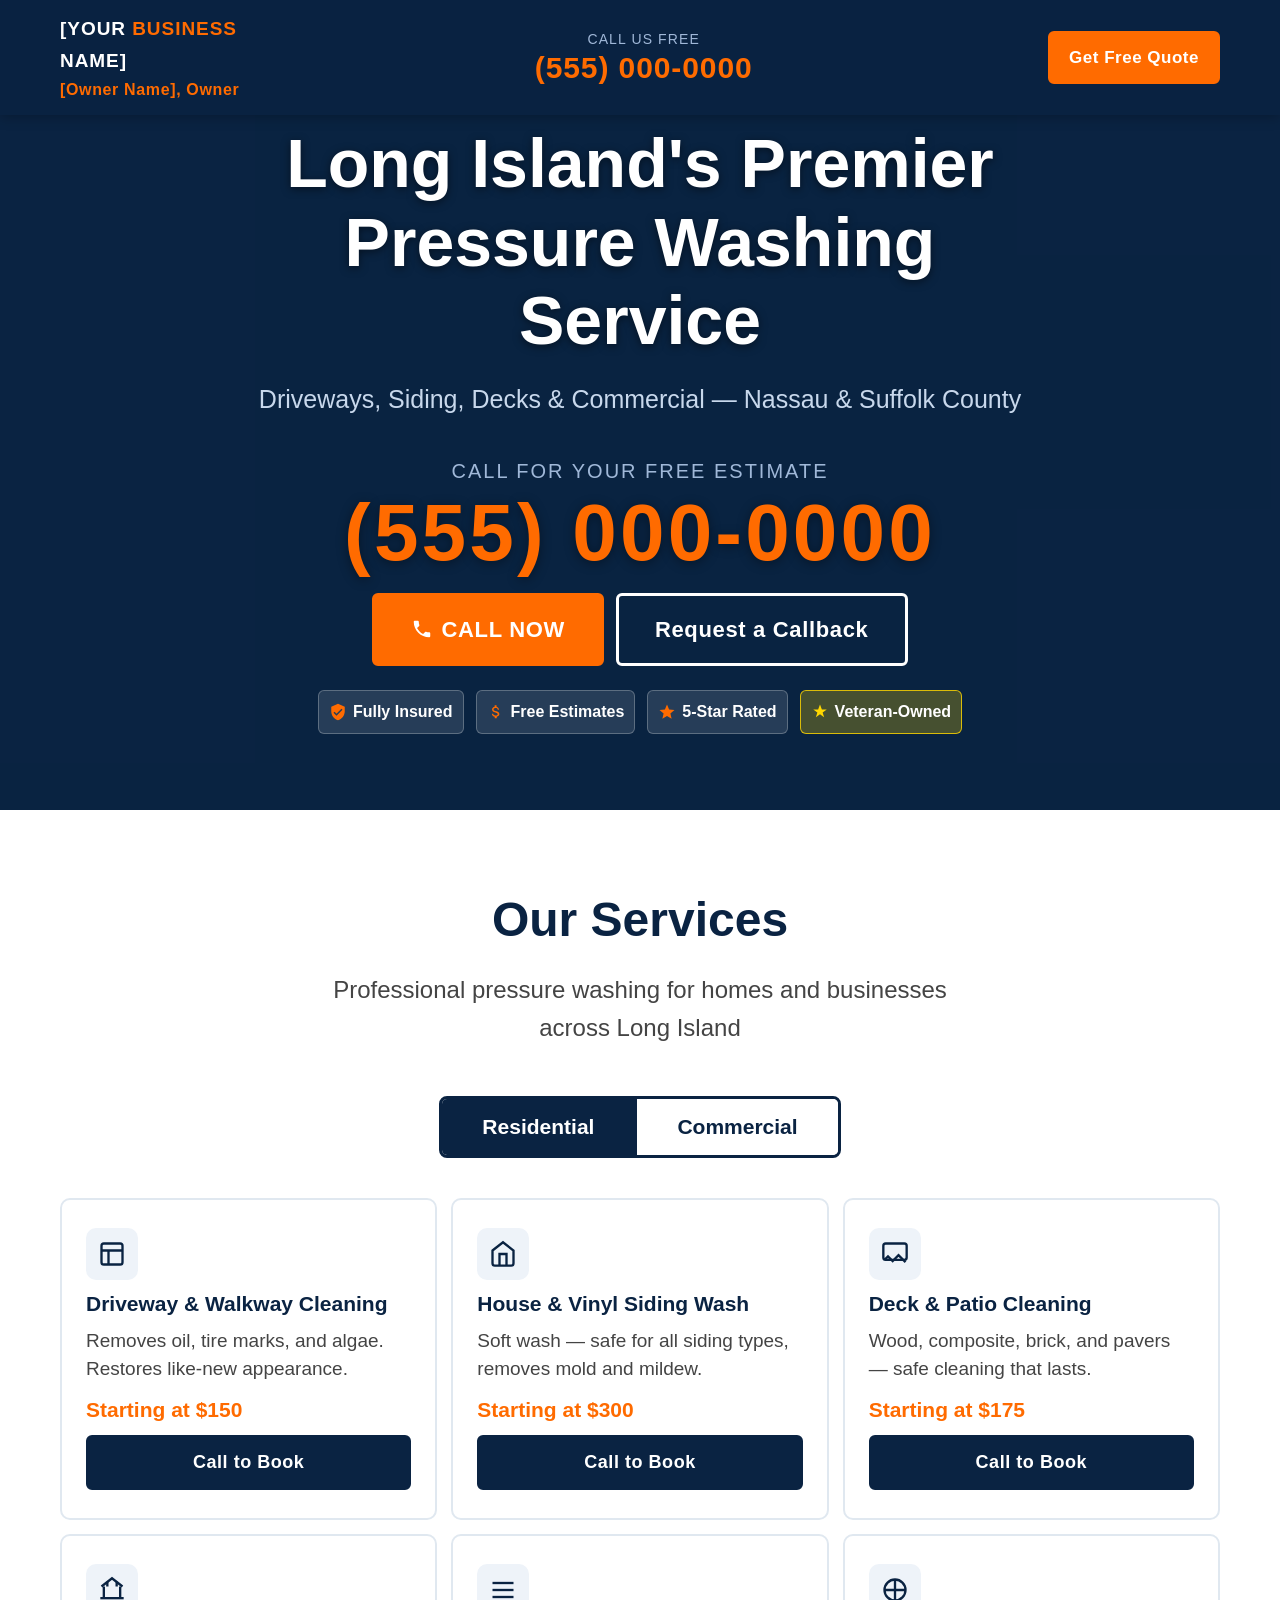
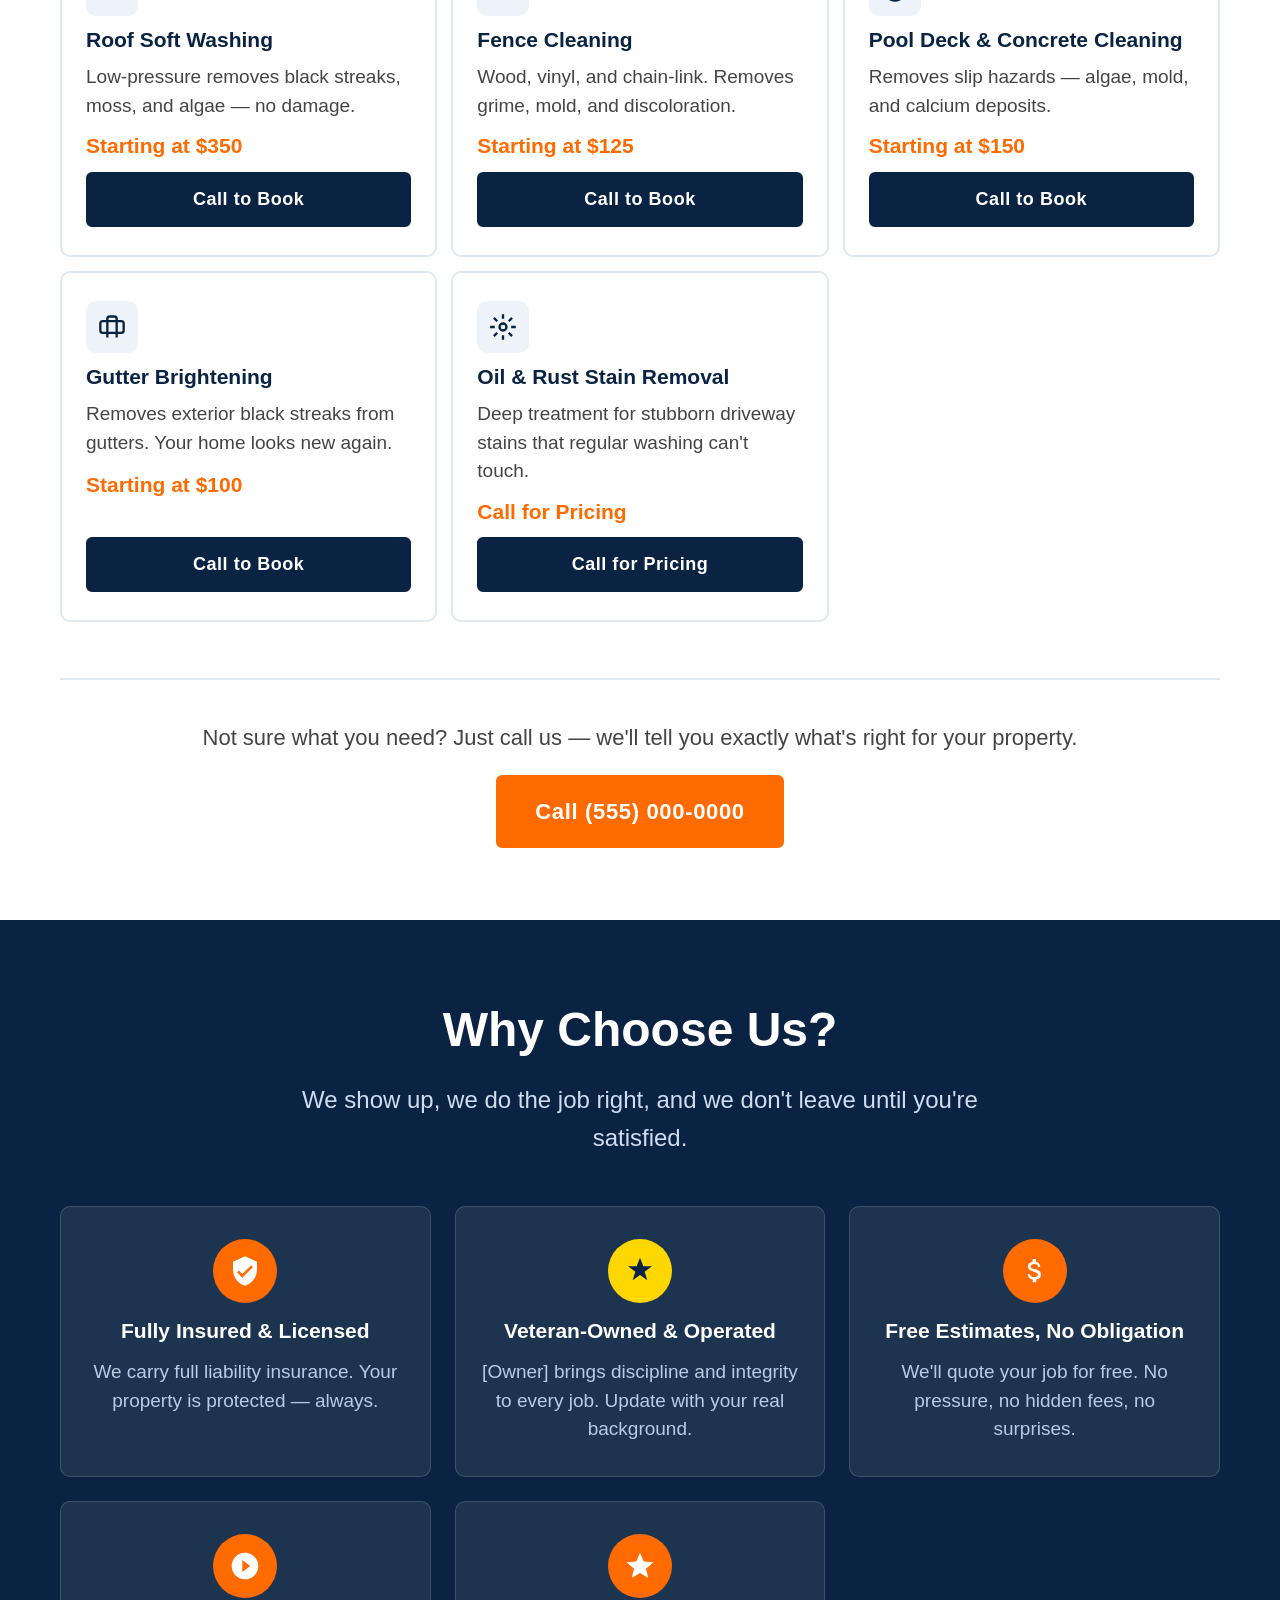
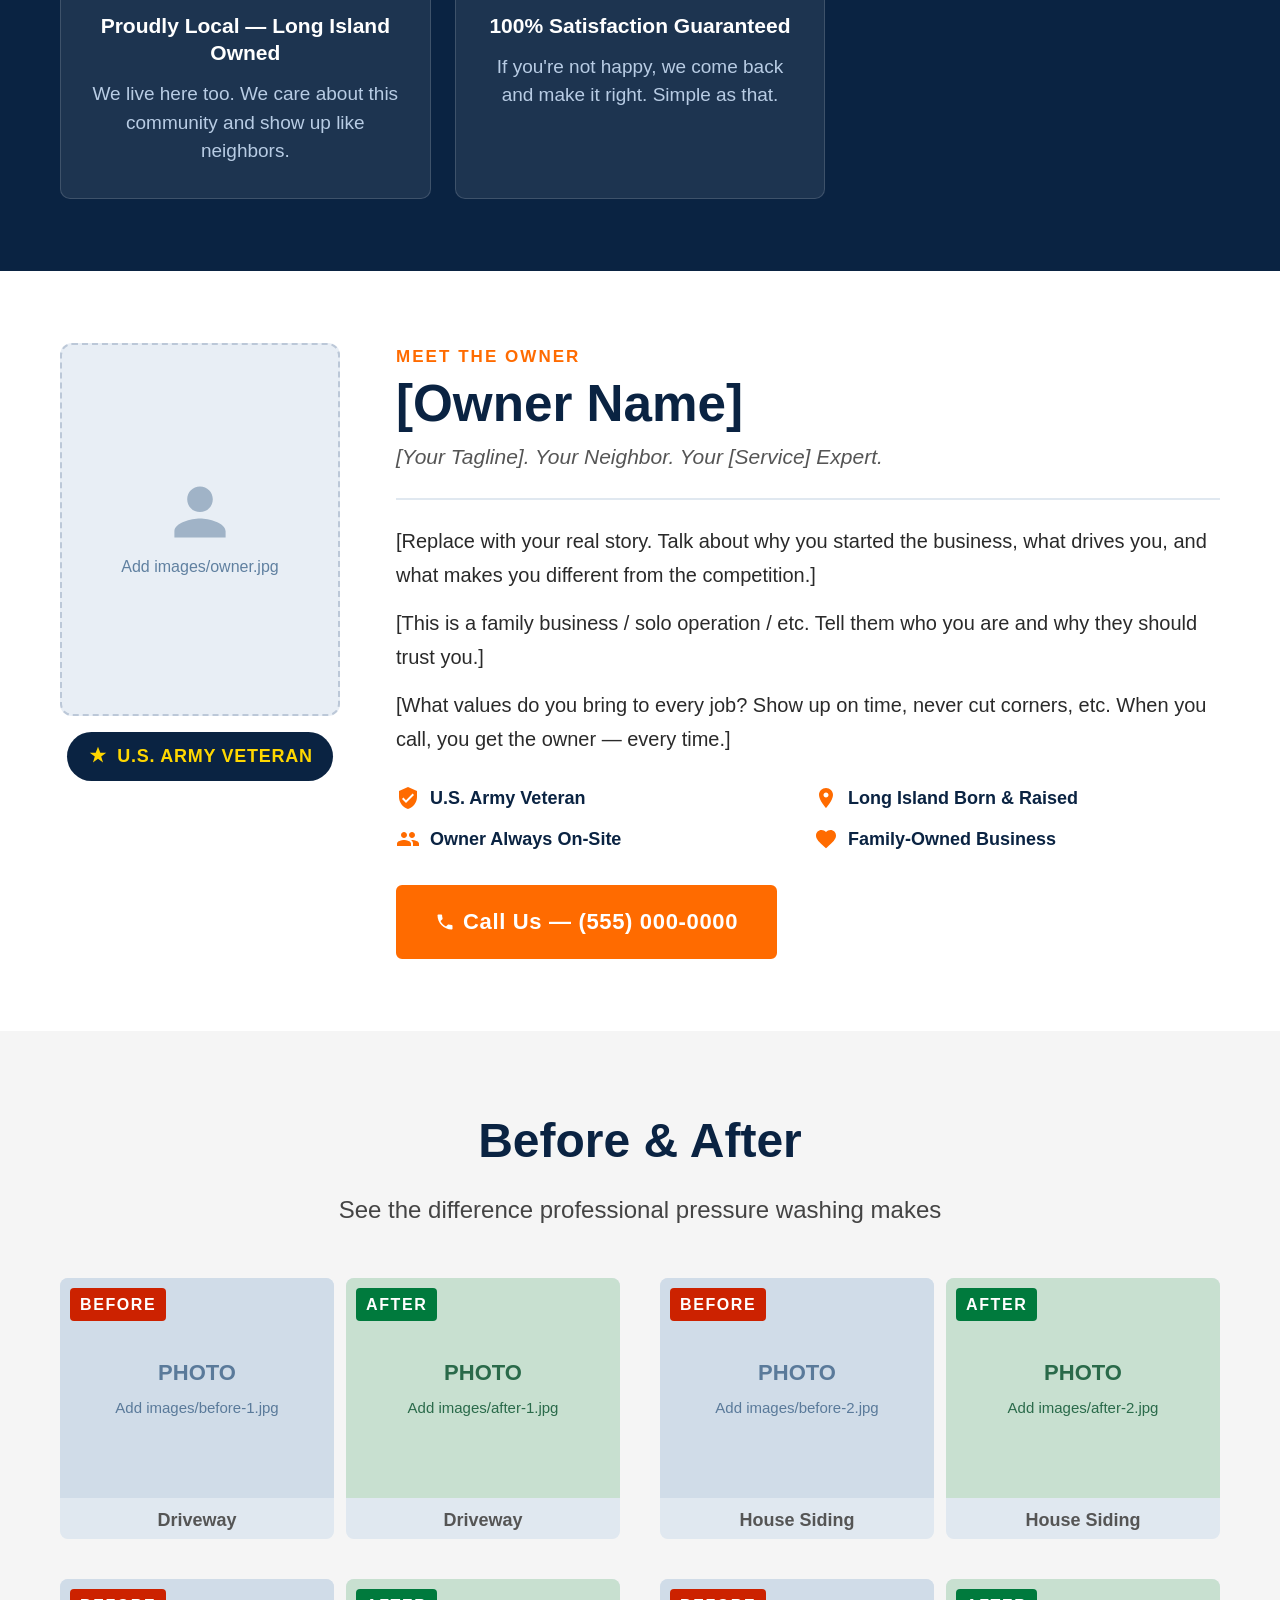
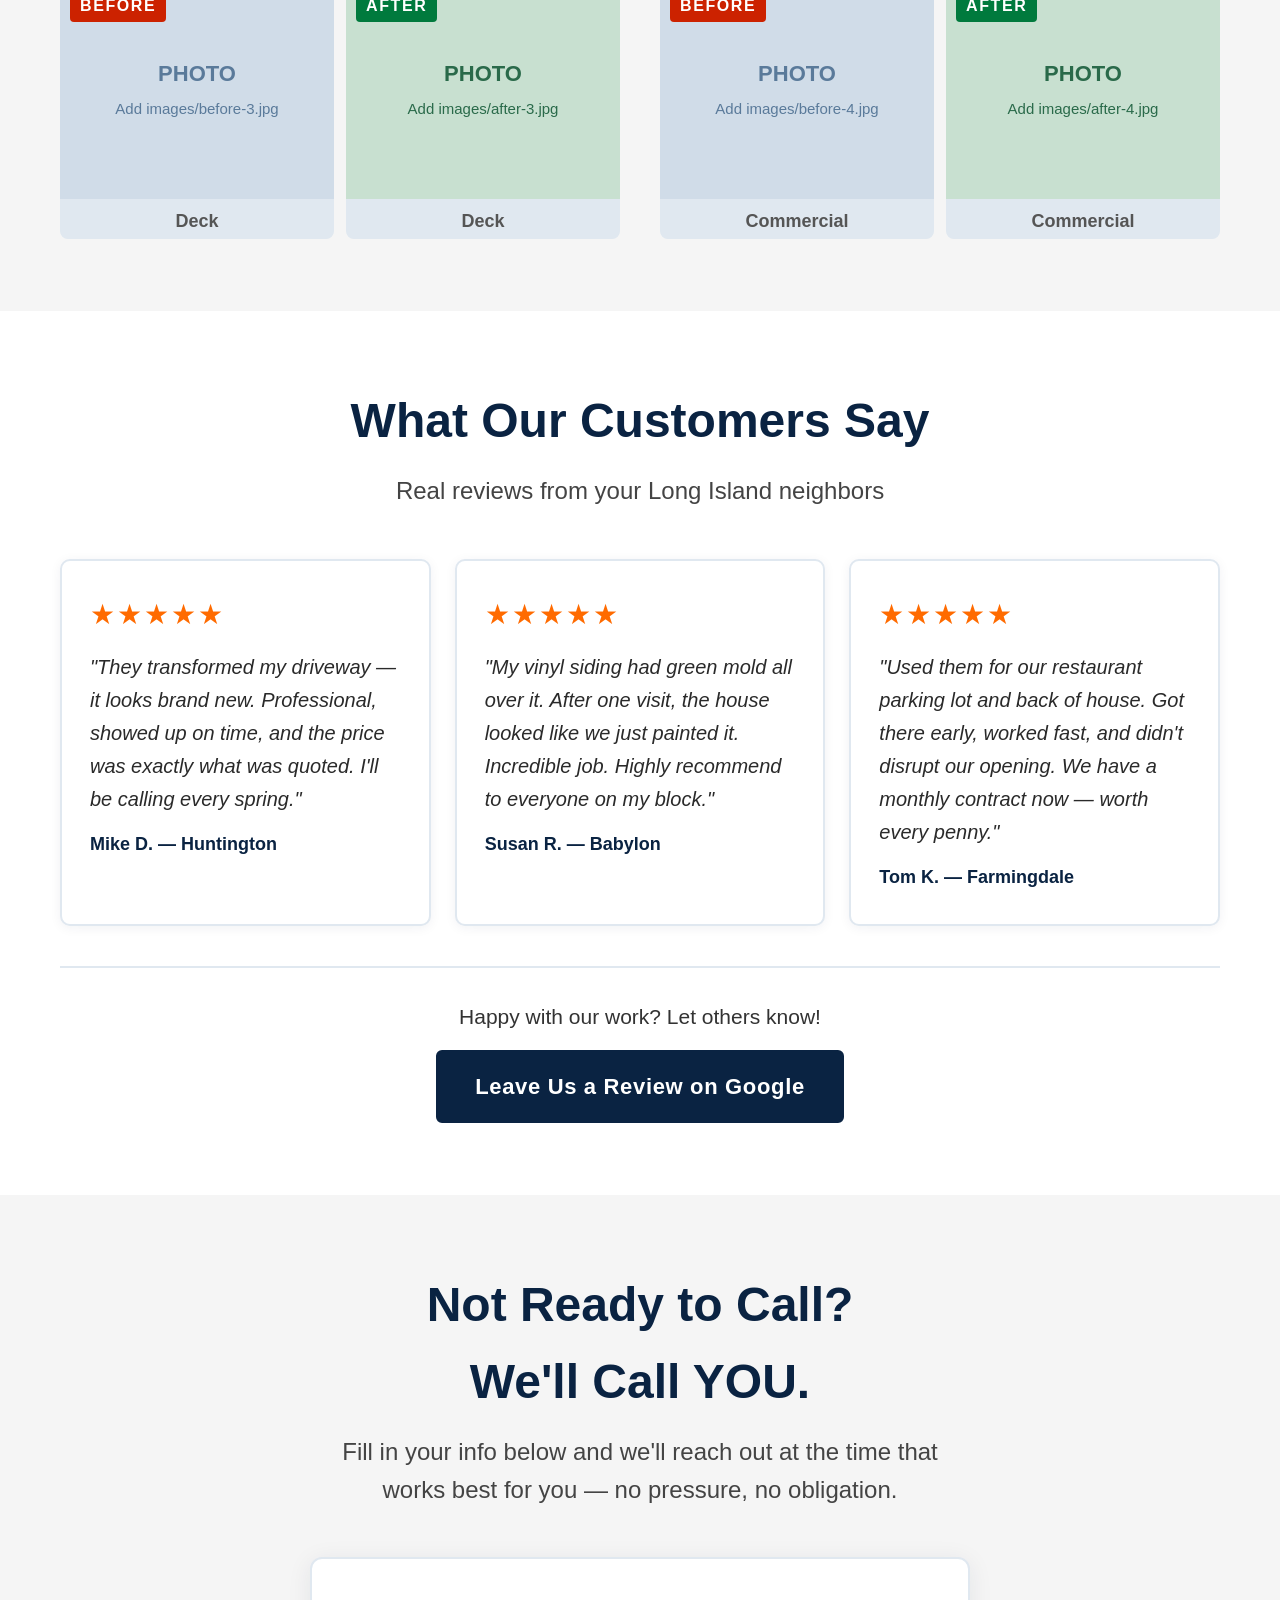
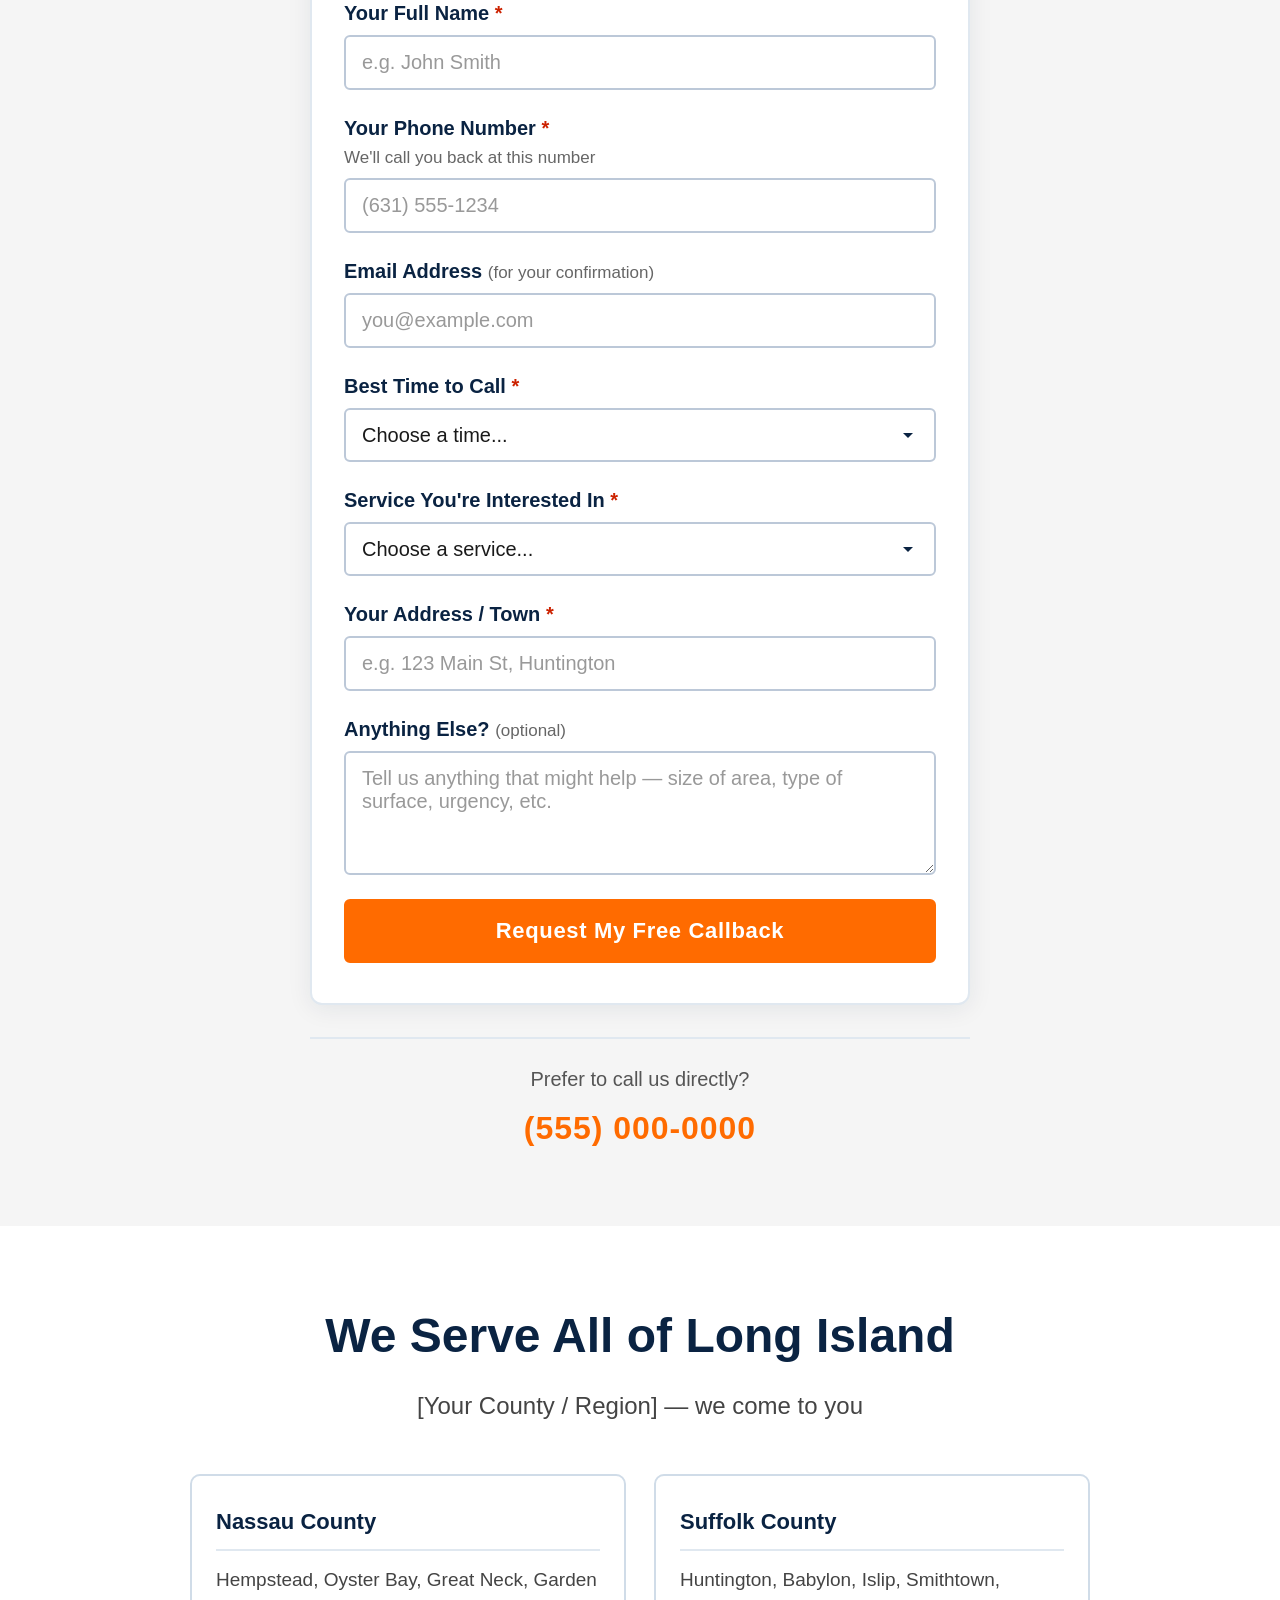
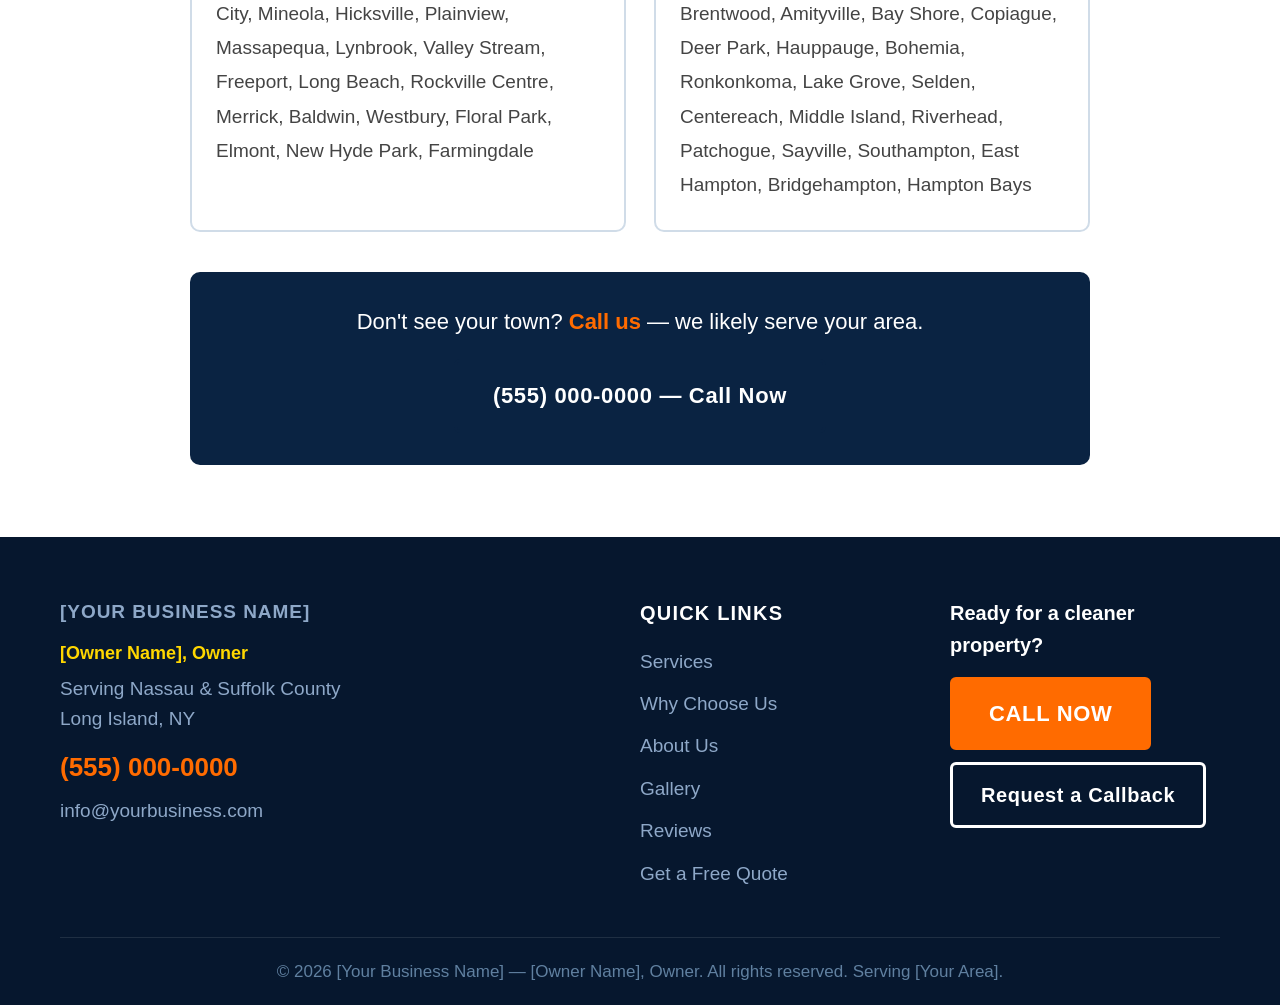
==== commit 06cc04bf: "Rebrand to generic business template, remove personal info - Rename repo from hamptons-elite-powerwa" ====
--- a/index.html
+++ b/index.html
@@ -3,9 +3,9 @@
 <head>
   <meta charset="UTF-8">
   <meta name="viewport" content="width=device-width, initial-scale=1.0">
-  <title>Pressure Washing Long Island | Hamptons Elite Powerwashing | Nassau &amp; Suffolk County</title>
-  <meta name="description" content="Veteran-owned pressure washing in Long Island, Nassau &amp; Suffolk County. Driveways, siding, decks, roofs, and commercial properties. Free estimates. Fully insured. Call (631) 304-5145.">
-  <meta name="keywords" content="power washing Long Island, pressure washing Nassau County, pressure washing Suffolk County, driveway cleaning Long Island, house washing Long Island, deck cleaning, roof soft washing, veteran owned business Long Island">
+  <title>Pressure Washing [Your Area] | [Your Business Name] | [Your County]</title>
+  <meta name="description" content="Professional pressure washing in [Your Area]. Driveways, siding, decks, roofs, and commercial properties. Free estimates. Fully insured. Call (555) 000-0000.">
+  <meta name="keywords" content="power washing [Your Area], pressure washing [Your County], driveway cleaning, house washing, deck cleaning, roof soft washing, local service business">
   <link rel="stylesheet" href="style.css">
 
   <!-- LocalBusiness JSON-LD Structured Data for Google -->
@@ -13,10 +13,10 @@
   {
     "@context": "https://schema.org",
     "@type": "LocalBusiness",
-    "name": "Hamptons Elite Powerwashing",
-    "description": "Veteran-owned professional pressure washing services for residential and commercial properties across Nassau and Suffolk County, Long Island. Owner: Jake Jacobson, U.S. Army Veteran.",
-    "telephone": "(631) 304-5145",
-    "email": "info@hamptonsepowerwashing.com",
+    "name": "[Your Business Name]",
+    "description": "Professional pressure washing services for residential and commercial properties. Replace this with your real business description.",
+    "telephone": "(555) 000-0000",
+    "email": "info@yourbusiness.com",
     "areaServed": [
       "Nassau County, NY",
       "Suffolk County, NY",
@@ -49,8 +49,8 @@
   ============================================================
   SETUP CHECKLIST — READ THIS BEFORE GOING LIVE
   ============================================================
-  1. PHONE NUMBER: Already set to (631) 304-5145. If it changes,
-     search this file for "304-5145" to find all instances.
+  1. PHONE NUMBER: Search this file for "(555) 000-0000" and replace
+     all instances with your real phone number.
 
   2. FORMSPREE (contact form):
      a. Go to https://formspree.io and create a free account
@@ -68,7 +68,7 @@
        images/before-3.jpg  images/after-3.jpg  (deck)
        images/before-4.jpg  images/after-4.jpg  (commercial)
      Also replace images/hero-bg.jpg with a real hero photo.
-     Add images/jake.jpg for the About section (optional).
+     Add images/owner.jpg for the About section (optional).
 
   4. TESTIMONIALS: Find the 3 testimonial cards and replace the
      placeholder names and text with real Google reviews.
@@ -78,11 +78,11 @@
      b. Once live, find your review link (Share > copy link)
      c. Find "YOUR_GOOGLE_REVIEW_LINK" in this file and paste it
 
-  6. ABOUT SECTION: Update the text in the "Meet Jake" section
-     with your real story — years of service, hometown, why you
+  6. ABOUT SECTION: Update the "Meet the Owner" section
+     with your real story — background, hometown, why you
      started the business, etc.
 
-  7. GO LIVE: Drag the entire hamptons-elite-powerwashing/ folder
+  7. GO LIVE: Drag the entire project folder
      to https://netlify.com/drop — your site is live in 60 sec.
   ============================================================
   -->
@@ -95,13 +95,13 @@
   <header class="site-header" id="site-header">
     <div class="header-inner">
       <div class="header-brand">
-        <span class="brand-name">Hamptons <span class="brand-orange">Elite</span><br>Powerwashing</span>
-        <span class="brand-owner"><span class="brand-orange">Jake Jacobson, Owner</span></span>
-      </div>
-
-      <a href="tel:6313045145" class="header-phone" aria-label="Call us now">
+        <span class="brand-name">[Your <span class="brand-orange">Business</span><br>Name]</span>
+        <span class="brand-owner"><span class="brand-orange">[Owner Name], Owner</span></span>
+      </div>
+
+      <a href="tel:5550000000" class="header-phone" aria-label="Call us now">
         <span class="header-phone-label">Call Us Free</span>
-        <span class="header-phone-number">(631) 304-5145</span>
+        <span class="header-phone-number">(555) 000-0000</span>
       </a>
 
       <a href="#callback-form" class="btn btn-orange header-cta">Get Free Quote</a>
@@ -117,12 +117,12 @@
       <ul>
         <li><a href="#services" class="mobile-nav-link">Services</a></li>
         <li><a href="#why-us" class="mobile-nav-link">Why Choose Us</a></li>
-        <li><a href="#about" class="mobile-nav-link">About Jake</a></li>
+        <li><a href="#about" class="mobile-nav-link">About Us</a></li>
         <li><a href="#gallery" class="mobile-nav-link">Gallery</a></li>
         <li><a href="#testimonials" class="mobile-nav-link">Reviews</a></li>
         <li><a href="#callback-form" class="mobile-nav-link">Get a Quote</a></li>
       </ul>
-      <a href="tel:6313045145" class="mobile-nav-phone">(631) 304-5145</a>
+      <a href="tel:5550000000" class="mobile-nav-phone">(555) 000-0000</a>
     </nav>
   </header>
 
@@ -139,12 +139,12 @@
         <p class="hero-sub">Driveways, Siding, Decks &amp; Commercial — Nassau &amp; Suffolk County</p>
 
         <div class="hero-phone-block">
-          <p class="hero-phone-label">Call Jake for Your Free Estimate</p>
-          <a href="tel:6313045145" class="hero-phone-number">(631) 304-5145</a>
+          <p class="hero-phone-label">Call for Your Free Estimate</p>
+          <a href="tel:5550000000" class="hero-phone-number">(555) 000-0000</a>
         </div>
 
         <div class="hero-ctas">
-          <a href="tel:6313045145" class="btn btn-orange btn-lg">
+          <a href="tel:5550000000" class="btn btn-orange btn-lg">
             <svg width="22" height="22" viewBox="0 0 24 24" fill="currentColor" aria-hidden="true"><path d="M6.6 10.8c1.4 2.8 3.8 5.1 6.6 6.6l2.2-2.2c.3-.3.7-.4 1-.2 1.1.4 2.3.6 3.6.6.6 0 1 .4 1 1V20c0 .6-.4 1-1 1C10.6 21 3 13.4 3 4c0-.6.4-1 1-1h3.5c.6 0 1 .4 1 1 0 1.3.2 2.5.6 3.6.1.3 0 .7-.2 1L6.6 10.8z"/></svg>
             CALL NOW
           </a>
@@ -201,7 +201,7 @@
               <h3>Driveway &amp; Walkway Cleaning</h3>
               <p>Removes oil, tire marks, and algae. Restores like-new appearance.</p>
               <p class="service-price">Starting at $150</p>
-              <a href="tel:6313045145" class="btn btn-navy btn-sm">Call to Book</a>
+              <a href="tel:5550000000" class="btn btn-navy btn-sm">Call to Book</a>
             </article>
 
             <article class="service-card">
@@ -211,7 +211,7 @@
               <h3>House &amp; Vinyl Siding Wash</h3>
               <p>Soft wash — safe for all siding types, removes mold and mildew.</p>
               <p class="service-price">Starting at $300</p>
-              <a href="tel:6313045145" class="btn btn-navy btn-sm">Call to Book</a>
+              <a href="tel:5550000000" class="btn btn-navy btn-sm">Call to Book</a>
             </article>
 
             <article class="service-card">
@@ -221,7 +221,7 @@
               <h3>Deck &amp; Patio Cleaning</h3>
               <p>Wood, composite, brick, and pavers — safe cleaning that lasts.</p>
               <p class="service-price">Starting at $175</p>
-              <a href="tel:6313045145" class="btn btn-navy btn-sm">Call to Book</a>
+              <a href="tel:5550000000" class="btn btn-navy btn-sm">Call to Book</a>
             </article>
 
             <article class="service-card">
@@ -231,7 +231,7 @@
               <h3>Roof Soft Washing</h3>
               <p>Low-pressure removes black streaks, moss, and algae — no damage.</p>
               <p class="service-price">Starting at $350</p>
-              <a href="tel:6313045145" class="btn btn-navy btn-sm">Call to Book</a>
+              <a href="tel:5550000000" class="btn btn-navy btn-sm">Call to Book</a>
             </article>
 
             <article class="service-card">
@@ -241,7 +241,7 @@
               <h3>Fence Cleaning</h3>
               <p>Wood, vinyl, and chain-link. Removes grime, mold, and discoloration.</p>
               <p class="service-price">Starting at $125</p>
-              <a href="tel:6313045145" class="btn btn-navy btn-sm">Call to Book</a>
+              <a href="tel:5550000000" class="btn btn-navy btn-sm">Call to Book</a>
             </article>
 
             <article class="service-card">
@@ -251,7 +251,7 @@
               <h3>Pool Deck &amp; Concrete Cleaning</h3>
               <p>Removes slip hazards — algae, mold, and calcium deposits.</p>
               <p class="service-price">Starting at $150</p>
-              <a href="tel:6313045145" class="btn btn-navy btn-sm">Call to Book</a>
+              <a href="tel:5550000000" class="btn btn-navy btn-sm">Call to Book</a>
             </article>
 
             <article class="service-card">
@@ -261,7 +261,7 @@
               <h3>Gutter Brightening</h3>
               <p>Removes exterior black streaks from gutters. Your home looks new again.</p>
               <p class="service-price">Starting at $100</p>
-              <a href="tel:6313045145" class="btn btn-navy btn-sm">Call to Book</a>
+              <a href="tel:5550000000" class="btn btn-navy btn-sm">Call to Book</a>
             </article>
 
             <article class="service-card">
@@ -271,7 +271,7 @@
               <h3>Oil &amp; Rust Stain Removal</h3>
               <p>Deep treatment for stubborn driveway stains that regular washing can't touch.</p>
               <p class="service-price">Call for Pricing</p>
-              <a href="tel:6313045145" class="btn btn-navy btn-sm">Call for Pricing</a>
+              <a href="tel:5550000000" class="btn btn-navy btn-sm">Call for Pricing</a>
             </article>
 
           </div>
@@ -288,7 +288,7 @@
               <h3>Storefront &amp; Building Exterior</h3>
               <p>First impressions matter. We keep your building looking sharp for customers.</p>
               <p class="service-price">Call for Pricing</p>
-              <a href="tel:6313045145" class="btn btn-navy btn-sm">Call for Pricing</a>
+              <a href="tel:5550000000" class="btn btn-navy btn-sm">Call for Pricing</a>
             </article>
 
             <article class="service-card">
@@ -298,7 +298,7 @@
               <h3>Parking Lot &amp; Garage Cleaning</h3>
               <p>Remove oil, debris, and grime from high-traffic surfaces.</p>
               <p class="service-price">Call for Pricing</p>
-              <a href="tel:6313045145" class="btn btn-navy btn-sm">Call for Pricing</a>
+              <a href="tel:5550000000" class="btn btn-navy btn-sm">Call for Pricing</a>
             </article>
 
             <article class="service-card">
@@ -308,7 +308,7 @@
               <h3>Dumpster Pad Sanitizing</h3>
               <p>Eliminate odors and bacteria at dumpster enclosures. Health-code compliant.</p>
               <p class="service-price">Call for Pricing</p>
-              <a href="tel:6313045145" class="btn btn-navy btn-sm">Call for Pricing</a>
+              <a href="tel:5550000000" class="btn btn-navy btn-sm">Call for Pricing</a>
             </article>
 
             <article class="service-card">
@@ -318,7 +318,7 @@
               <h3>Restaurant Exterior &amp; Grease Removal</h3>
               <p>Heavy-duty degreasing for restaurant exteriors, drive-throughs, and loading docks.</p>
               <p class="service-price">Call for Pricing</p>
-              <a href="tel:6313045145" class="btn btn-navy btn-sm">Call for Pricing</a>
+              <a href="tel:5550000000" class="btn btn-navy btn-sm">Call for Pricing</a>
             </article>
 
             <article class="service-card">
@@ -328,7 +328,7 @@
               <h3>Graffiti Removal</h3>
               <p>Fast, complete removal from brick, concrete, metal, and painted surfaces.</p>
               <p class="service-price">Call for Pricing</p>
-              <a href="tel:6313045145" class="btn btn-navy btn-sm">Call for Pricing</a>
+              <a href="tel:5550000000" class="btn btn-navy btn-sm">Call for Pricing</a>
             </article>
 
             <article class="service-card">
@@ -338,7 +338,7 @@
               <h3>Fleet &amp; Equipment Washing</h3>
               <p>Keep your vehicles and equipment clean and presentable — on-site service available.</p>
               <p class="service-price">Call for Pricing</p>
-              <a href="tel:6313045145" class="btn btn-navy btn-sm">Call for Pricing</a>
+              <a href="tel:5550000000" class="btn btn-navy btn-sm">Call for Pricing</a>
             </article>
 
             <article class="service-card">
@@ -348,15 +348,15 @@
               <h3>Property Management Contracts</h3>
               <p>Regular scheduled cleanings for apartments, HOAs, and commercial properties.</p>
               <p class="service-price">Monthly/Seasonal Plans Available</p>
-              <a href="tel:6313045145" class="btn btn-navy btn-sm">Call to Discuss</a>
+              <a href="tel:5550000000" class="btn btn-navy btn-sm">Call to Discuss</a>
             </article>
 
           </div>
         </div>
 
         <div class="services-bottom-cta">
-          <p>Not sure what you need? Just call Jake — he'll tell you exactly what's right for your property.</p>
-          <a href="tel:6313045145" class="btn btn-orange btn-lg">Call (631) 304-5145</a>
+          <p>Not sure what you need? Just call us — we'll tell you exactly what's right for your property.</p>
+          <a href="tel:5550000000" class="btn btn-orange btn-lg">Call (555) 000-0000</a>
         </div>
       </div>
     </section>
@@ -366,7 +366,7 @@
     ============================================================ -->
     <section class="why-us section-pad bg-navy" id="why-us">
       <div class="container">
-        <h2 class="section-title white">Why Choose Hamptons Elite?</h2>
+        <h2 class="section-title white">Why Choose Us?</h2>
         <p class="section-sub white">We show up, we do the job right, and we don't leave until you're satisfied.</p>
 
         <div class="trust-grid">
@@ -384,7 +384,7 @@
               <svg viewBox="0 0 24 24" fill="currentColor" aria-hidden="true"><path d="M12 2L9.5 8.5H3l5.5 4-2 6.5L12 15l5.5 4-2-6.5L21 8.5h-6.5L12 2z"/></svg>
             </div>
             <h3>Veteran-Owned &amp; Operated</h3>
-            <p>Jake proudly served in the U.S. Army. That discipline and integrity shows in every job.</p>
+            <p>[Owner] brings discipline and integrity to every job. Update with your real background.</p>
           </div>
 
           <div class="trust-tile">
@@ -416,10 +416,10 @@
     </section>
 
     <!-- ============================================================
-         SECTION 4: ABOUT JAKE
+         SECTION 4: ABOUT THE OWNER
          INSTRUCTIONS: Update the text below with your real story —
-         years of service, MOS/role, hometown, why you started the
-         business. Add a real photo at images/jake.jpg.
+         background, hometown, why you started the business.
+         Add a real photo at images/owner.jpg.
     ============================================================ -->
     <section class="about section-pad" id="about">
       <div class="container">
@@ -427,13 +427,13 @@
 
           <div class="about-photo-col">
             <!--
-              Add your photo: save it as images/jake.jpg
+              Add your photo: save it as images/owner.jpg
               Then replace the placeholder below with:
-              <img src="images/jake.jpg" alt="Jake Jacobson, owner of Hamptons Elite Powerwashing, U.S. Army Veteran">
+              <img src="images/owner.jpg" alt="[Owner Name], owner of [Your Business Name]">
             -->
             <div class="about-photo-placeholder">
               <svg viewBox="0 0 24 24" fill="currentColor" aria-hidden="true" width="64" height="64"><path d="M12 12c2.7 0 4.8-2.1 4.8-4.8S14.7 2.4 12 2.4 7.2 4.5 7.2 7.2 9.3 12 12 12zm0 2.4c-3.2 0-9.6 1.6-9.6 4.8v2.4h19.2v-2.4c0-3.2-6.4-4.8-9.6-4.8z"/></svg>
-              <p>Add images/jake.jpg</p>
+              <p>Add images/owner.jpg</p>
             </div>
             <div class="about-vet-badge">
               <svg viewBox="0 0 24 24" fill="currentColor" width="22" height="22" aria-hidden="true"><path d="M12 2L9.5 8.5H3l5.5 4-2 6.5L12 15l5.5 4-2-6.5L21 8.5h-6.5L12 2z"/></svg>
@@ -443,8 +443,8 @@
 
           <div class="about-text-col">
             <p class="about-eyebrow">Meet the Owner</p>
-            <h2 class="about-name">Jake Jacobson</h2>
-            <p class="about-tagline">Long Island Native. U.S. Army Veteran. Your Neighbor.</p>
+            <h2 class="about-name">[Owner Name]</h2>
+            <p class="about-tagline">[Your Tagline]. Your Neighbor. Your [Service] Expert.</p>
 
             <div class="about-body">
               <!--
@@ -453,9 +453,9 @@
                 why you started this business, what you care about most.
                 Keep it personal — this is what makes people pick up the phone.
               -->
-              <p>After serving in the United States Army, I came home to Long Island and started Hamptons Elite Powerwashing in 2026 — because I wanted to build something real for my family and my community.</p>
-              <p>This is a family business. My wife and daughter are the reason I work hard every single day, and they're part of everything I do. When you hire Hamptons Elite, you're not calling a big company — you're calling a Long Island family that takes pride in its work and its reputation.</p>
-              <p>The Army taught me to do the job right, show up on time, and never cut corners. I bring that same discipline to every driveway, deck, and storefront I clean. When you call me, you get me — the owner, on-site, every time.</p>
+              <p>[Replace with your real story. Talk about why you started the business, what drives you, and what makes you different from the competition.]</p>
+              <p>[This is a family business / solo operation / etc. Tell them who you are and why they should trust you.]</p>
+              <p>[What values do you bring to every job? Show up on time, never cut corners, etc. When you call, you get the owner — every time.]</p>
             </div>
 
             <div class="about-highlights">
@@ -477,9 +477,9 @@
               </div>
             </div>
 
-            <a href="tel:6313045145" class="btn btn-orange btn-lg">
+            <a href="tel:5550000000" class="btn btn-orange btn-lg">
               <svg width="20" height="20" viewBox="0 0 24 24" fill="currentColor" aria-hidden="true"><path d="M6.6 10.8c1.4 2.8 3.8 5.1 6.6 6.6l2.2-2.2c.3-.3.7-.4 1-.2 1.1.4 2.3.6 3.6.6.6 0 1 .4 1 1V20c0 .6-.4 1-1 1C10.6 21 3 13.4 3 4c0-.6.4-1 1-1h3.5c.6 0 1 .4 1 1 0 1.3.2 2.5.6 3.6.1.3 0 .7-.2 1L6.6 10.8z"/></svg>
-              Call Jake — (631) 304-5145
+              Call Us — (555) 000-0000
             </a>
           </div>
 
@@ -609,7 +609,7 @@
             </div>
             <blockquote>
               <!-- REPLACE WITH REAL REVIEW -->
-              "They transformed my driveway — it looks brand new. Jake was professional, showed up on time, and the price was exactly what he quoted. I'll be calling him every spring."
+              "They transformed my driveway — it looks brand new. Professional, showed up on time, and the price was exactly what was quoted. I'll be calling every spring."
             </blockquote>
             <cite>Mike D. — Huntington</cite>
           </article>
@@ -620,7 +620,7 @@
             </div>
             <blockquote>
               <!-- REPLACE WITH REAL REVIEW -->
-              "My vinyl siding had green mold all over it. After one visit from Hamptons Elite, the house looked like we just painted it. Incredible job. Highly recommend to everyone on my block."
+              "My vinyl siding had green mold all over it. After one visit, the house looked like we just painted it. Incredible job. Highly recommend to everyone on my block."
             </blockquote>
             <cite>Susan R. — Babylon</cite>
           </article>
@@ -631,7 +631,7 @@
             </div>
             <blockquote>
               <!-- REPLACE WITH REAL REVIEW -->
-              "Used Jake for our restaurant parking lot and back of house. He got there early, worked fast, and didn't disrupt our opening. We have a monthly contract now — worth every penny."
+              "Used them for our restaurant parking lot and back of house. Got there early, worked fast, and didn't disrupt our opening. We have a monthly contract now — worth every penny."
             </blockquote>
             <cite>Tom K. — Farmingdale</cite>
           </article>
@@ -657,7 +657,7 @@
     <section class="callback-form section-pad bg-light" id="callback-form">
       <div class="container container-narrow">
         <h2 class="section-title">Not Ready to Call?<br>We'll Call YOU.</h2>
-        <p class="section-sub">Fill in your info below and Jake will reach out at the time that works best for you — no pressure, no obligation.</p>
+        <p class="section-sub">Fill in your info below and we'll reach out at the time that works best for you — no pressure, no obligation.</p>
 
         <form
           action="https://formspree.io/f/YOUR_FORMSPREE_ID"
@@ -681,7 +681,7 @@
           </div>
 
           <div class="form-group">
-            <label for="phone">Your Phone Number <span class="required" aria-hidden="true">*</span><br><small>Jake will call you back at this number</small></label>
+            <label for="phone">Your Phone Number <span class="required" aria-hidden="true">*</span><br><small>We'll call you back at this number</small></label>
             <input
               type="tel"
               id="phone"
@@ -755,14 +755,14 @@
           </button>
 
           <div class="form-success" id="form-success" hidden>
-            <p>Thank you! Jake received your request and will call you soon.</p>
+            <p>Thank you! We received your request and will call you soon.</p>
           </div>
 
         </form>
 
         <div class="form-direct-call">
-          <p>Prefer to call Jake directly?</p>
-          <a href="tel:6313045145" class="form-phone-link">(631) 304-5145</a>
+          <p>Prefer to call us directly?</p>
+          <a href="tel:5550000000" class="form-phone-link">(555) 000-0000</a>
         </div>
       </div>
     </section>
@@ -773,7 +773,7 @@
     <section class="service-area section-pad" id="service-area">
       <div class="container">
         <h2 class="section-title">We Serve All of Long Island</h2>
-        <p class="section-sub">Nassau &amp; Suffolk County — if you're on Long Island, Jake comes to you</p>
+        <p class="section-sub">[Your County / Region] — we come to you</p>
 
         <div class="area-content">
           <div class="area-counties">
@@ -788,8 +788,8 @@
           </div>
 
           <div class="area-cta">
-            <p>Don't see your town? <strong>Call Jake</strong> — he likely serves your area.</p>
-            <a href="tel:6313045145" class="btn btn-navy btn-lg">(631) 304-5145 — Call Now</a>
+            <p>Don't see your town? <strong>Call us</strong> — we likely serve your area.</p>
+            <a href="tel:5550000000" class="btn btn-navy btn-lg">(555) 000-0000 — Call Now</a>
           </div>
         </div>
       </div>
@@ -804,11 +804,11 @@
     <div class="container">
       <div class="footer-grid">
         <div class="footer-brand">
-          <p class="footer-business-name">Hamptons Elite Powerwashing</p>
-          <p class="footer-owner-name">Jake Jacobson, Owner &mdash; U.S. Army Veteran</p>
+          <p class="footer-business-name">[Your Business Name]</p>
+          <p class="footer-owner-name">[Owner Name], Owner</p>
           <p>Serving Nassau &amp; Suffolk County<br>Long Island, NY</p>
-          <a href="tel:6313045145" class="footer-phone">(631) 304-5145</a>
-          <a href="mailto:info@hamptonsepowerwashing.com" class="footer-email">info@hamptonsepowerwashing.com</a>
+          <a href="tel:5550000000" class="footer-phone">(555) 000-0000</a>
+          <a href="mailto:info@yourbusiness.com" class="footer-email">info@yourbusiness.com</a>
         </div>
 
         <nav class="footer-nav" aria-label="Footer navigation">
@@ -816,7 +816,7 @@
           <ul>
             <li><a href="#services">Services</a></li>
             <li><a href="#why-us">Why Choose Us</a></li>
-            <li><a href="#about">About Jake</a></li>
+            <li><a href="#about">About Us</a></li>
             <li><a href="#gallery">Gallery</a></li>
             <li><a href="#testimonials">Reviews</a></li>
             <li><a href="#callback-form">Get a Free Quote</a></li>
@@ -825,13 +825,13 @@
 
         <div class="footer-cta">
           <p class="footer-cta-text">Ready for a cleaner property?</p>
-          <a href="tel:6313045145" class="btn btn-orange btn-lg">CALL NOW</a>
+          <a href="tel:5550000000" class="btn btn-orange btn-lg">CALL NOW</a>
           <a href="#callback-form" class="btn btn-outline-white" style="margin-top:12px; display:block;">Request a Callback</a>
         </div>
       </div>
 
       <div class="footer-bottom">
-        <p>&copy; 2026 Hamptons Elite Powerwashing &mdash; Jake Jacobson, Owner. All rights reserved. Veteran-Owned &amp; Operated. Serving Long Island, NY.</p>
+        <p>&copy; 2026 [Your Business Name] &mdash; [Owner Name], Owner. All rights reserved. Serving [Your Area].</p>
       </div>
     </div>
   </footer>
--- a/style.css
+++ b/style.css
@@ -1,5 +1,5 @@
 /* ============================================================
-   Hamptons Elite Powerwashing — style.css
+   AI Business with Automated Agents — style.css
    Mobile-first, WCAG AA high contrast, elderly-friendly
    Color system:
      Navy   #0A2342
@@ -1094,11 +1094,11 @@
 
 /* ---- Veteran Badge (hero) --------------------------------- */
 .badge-veteran {
-  background: rgba(255, 165, 0, 0.18);
-  border-color: rgba(255, 165, 0, 0.5);
-}
-
-.badge-veteran svg { color: #FFB700; }
+  background: rgba(255, 215, 0, 0.25);
+  border-color: rgba(255, 215, 0, 0.8);
+}
+
+.badge-veteran svg { color: #FFD700; }
 
 /* ---- Trust Grid — 5 tiles (3 + 2) ------------------------ */
 @media (min-width: 900px) {
@@ -1109,7 +1109,11 @@
 
 /* Veteran trust icon — gold accent */
 .trust-icon-veteran {
-  background: #B8860B !important;
+  background: #FFD700 !important;
+}
+
+.trust-icon-veteran svg {
+  color: #0A2342 !important;
 }
 
 /* ---- About Section --------------------------------------- */
@@ -1176,7 +1180,7 @@
   align-items: center;
   gap: 8px;
   background: #0A2342;
-  color: #FFB700;
+  color: #FFD700;
   font-size: 0.9rem;
   font-weight: 800;
   letter-spacing: 0.04em;
@@ -1247,7 +1251,7 @@
 
 /* ---- Footer Owner Name ----------------------------------- */
 .footer-owner-name {
-  color: #FFB700 !important;
+  color: #FFD700 !important;
   font-size: 0.9rem !important;
   font-weight: 700 !important;
   margin-bottom: 6px !important;
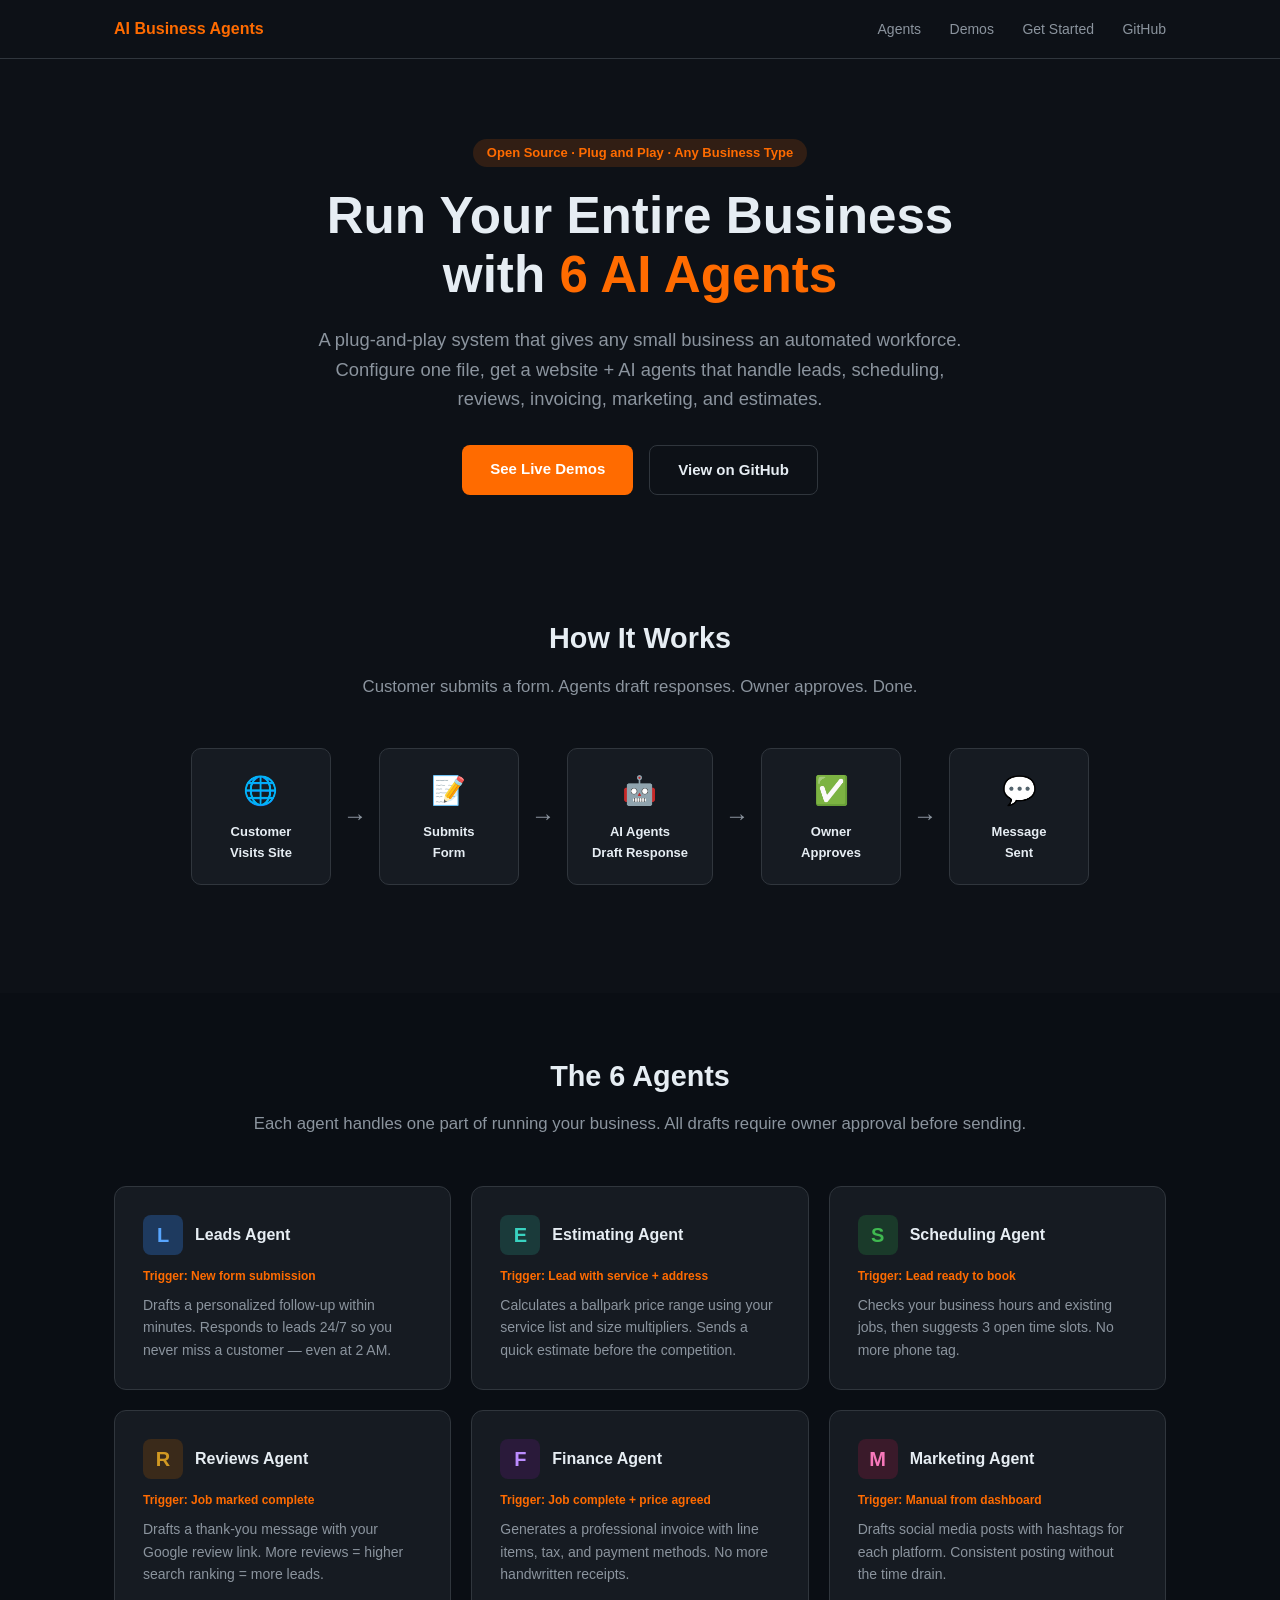
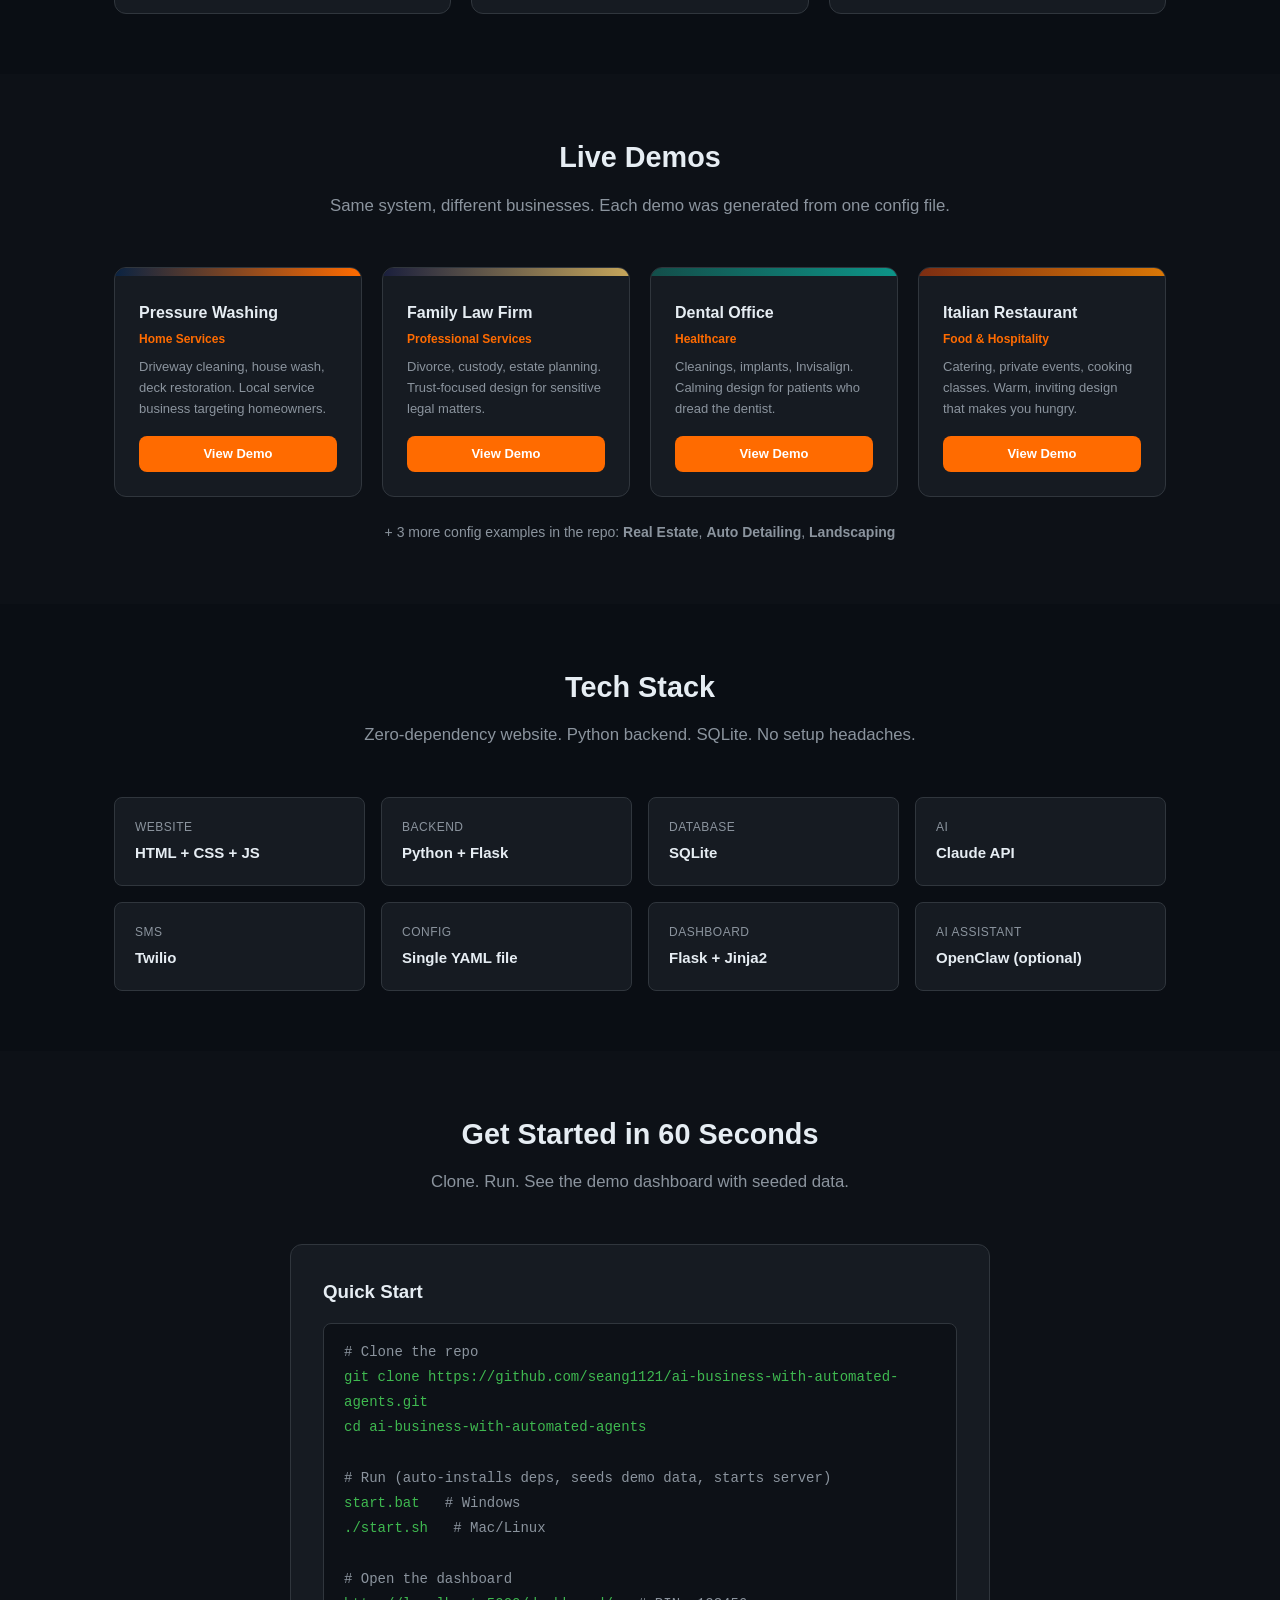
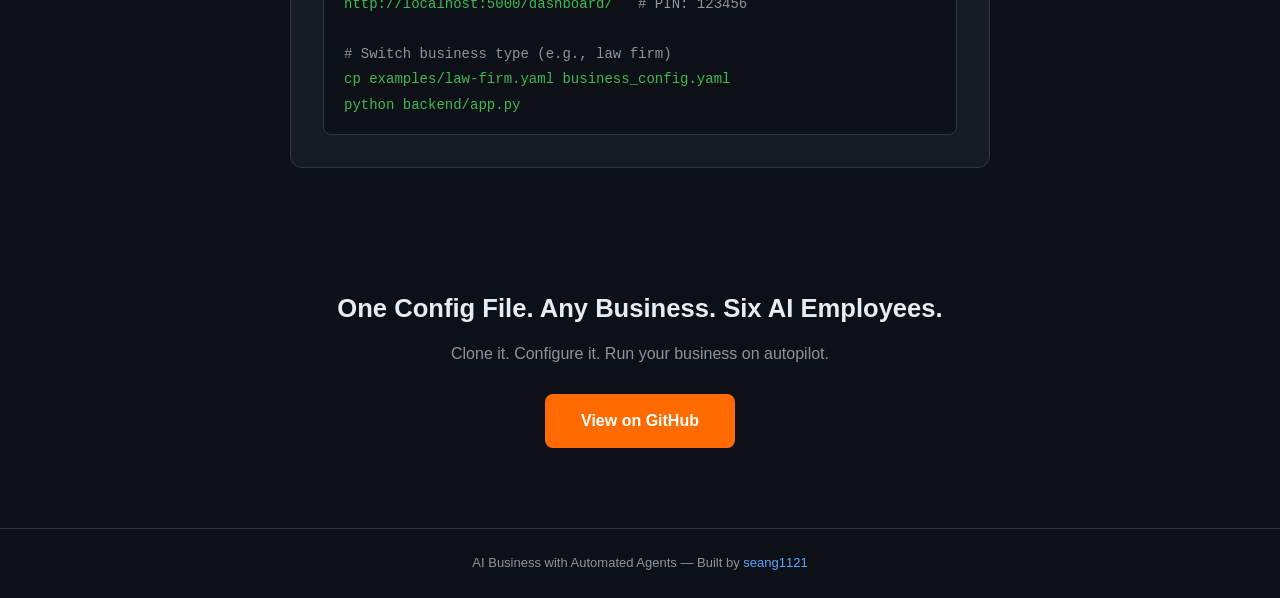
==== commit c677f1cb: "Add showcase landing page + 4 live business demo sites New index.html is a dark-themed showcase page" ====
--- a/index.html
+++ b/index.html
@@ -3,839 +3,481 @@
 <head>
   <meta charset="UTF-8">
   <meta name="viewport" content="width=device-width, initial-scale=1.0">
-  <title>Pressure Washing [Your Area] | [Your Business Name] | [Your County]</title>
-  <meta name="description" content="Professional pressure washing in [Your Area]. Driveways, siding, decks, roofs, and commercial properties. Free estimates. Fully insured. Call (555) 000-0000.">
-  <meta name="keywords" content="power washing [Your Area], pressure washing [Your County], driveway cleaning, house washing, deck cleaning, roof soft washing, local service business">
-  <link rel="stylesheet" href="style.css">
-
-  <!-- LocalBusiness JSON-LD Structured Data for Google -->
-  <script type="application/ld+json">
-  {
-    "@context": "https://schema.org",
-    "@type": "LocalBusiness",
-    "name": "[Your Business Name]",
-    "description": "Professional pressure washing services for residential and commercial properties. Replace this with your real business description.",
-    "telephone": "(555) 000-0000",
-    "email": "info@yourbusiness.com",
-    "areaServed": [
-      "Nassau County, NY",
-      "Suffolk County, NY",
-      "Babylon, NY",
-      "Huntington, NY",
-      "Islip, NY",
-      "Hempstead, NY",
-      "Oyster Bay, NY",
-      "Smithtown, NY",
-      "Brentwood, NY",
-      "Amityville, NY",
-      "Farmingdale, NY",
-      "Massapequa, NY"
-    ],
-    "serviceType": [
-      "Driveway Pressure Washing",
-      "House Siding Wash",
-      "Deck Cleaning",
-      "Roof Soft Washing",
-      "Fence Cleaning",
-      "Commercial Pressure Washing",
-      "Graffiti Removal"
-    ],
-    "priceRange": "$$",
-    "openingHours": "Mo-Sa 07:00-19:00"
-  }
-  </script>
-
-  <!--
-  ============================================================
-  SETUP CHECKLIST — READ THIS BEFORE GOING LIVE
-  ============================================================
-  1. PHONE NUMBER: Search this file for "(555) 000-0000" and replace
-     all instances with your real phone number.
-
-  2. FORMSPREE (contact form):
-     a. Go to https://formspree.io and create a free account
-     b. Click "New Form" and give it a name
-     c. Copy the Form ID (looks like: xabcdefg)
-     d. In this file, find "YOUR_FORMSPREE_ID" and replace it
-        with your Form ID.
-     e. The form action becomes: https://formspree.io/f/YOUR_ID
-
-  3. PHOTOS: Add your real before/after photos to the images/
-     folder. Use these exact filenames (or update the src= in
-     the gallery section below):
-       images/before-1.jpg  images/after-1.jpg  (driveway)
-       images/before-2.jpg  images/after-2.jpg  (siding)
-       images/before-3.jpg  images/after-3.jpg  (deck)
-       images/before-4.jpg  images/after-4.jpg  (commercial)
-     Also replace images/hero-bg.jpg with a real hero photo.
-     Add images/owner.jpg for the About section (optional).
-
-  4. TESTIMONIALS: Find the 3 testimonial cards and replace the
-     placeholder names and text with real Google reviews.
-
-  5. GOOGLE BUSINESS PROFILE:
-     a. Go to https://business.google.com and create your profile
-     b. Once live, find your review link (Share > copy link)
-     c. Find "YOUR_GOOGLE_REVIEW_LINK" in this file and paste it
-
-  6. ABOUT SECTION: Update the "Meet the Owner" section
-     with your real story — background, hometown, why you
-     started the business, etc.
-
-  7. GO LIVE: Drag the entire project folder
-     to https://netlify.com/drop — your site is live in 60 sec.
-  ============================================================
-  -->
+  <title>AI Business with Automated Agents — Run Any Business with AI Employees</title>
+  <meta name="description" content="A plug-and-play system that lets one person run an entire business using 6 AI agents. Works for any business type — pressure washing, law firm, dental, restaurant, and more.">
+  <style>
+    :root {
+      --bg: #0d1117;
+      --card: #161b22;
+      --border: #30363d;
+      --text: #e6edf3;
+      --muted: #8b949e;
+      --accent: #FF6B00;
+      --accent-hover: #e65f00;
+      --blue: #58a6ff;
+      --green: #3fb950;
+      --purple: #bc8cff;
+      --teal: #39d2c0;
+    }
+
+    * { margin: 0; padding: 0; box-sizing: border-box; }
+
+    body {
+      font-family: -apple-system, BlinkMacSystemFont, 'Segoe UI', Roboto, Oxygen, Ubuntu, sans-serif;
+      background: var(--bg);
+      color: var(--text);
+      line-height: 1.6;
+    }
+
+    a { color: var(--blue); text-decoration: none; }
+    a:hover { text-decoration: underline; }
+
+    .container { max-width: 1100px; margin: 0 auto; padding: 0 24px; }
+
+    /* Nav */
+    .topnav {
+      border-bottom: 1px solid var(--border);
+      padding: 16px 0;
+    }
+    .topnav .container {
+      display: flex; justify-content: space-between; align-items: center;
+    }
+    .nav-brand { font-weight: 700; font-size: 16px; color: var(--accent); }
+    .nav-links a {
+      color: var(--muted); margin-left: 24px; font-size: 14px;
+    }
+    .nav-links a:hover { color: var(--text); text-decoration: none; }
+
+    /* Hero */
+    .hero {
+      padding: 80px 0 60px;
+      text-align: center;
+    }
+    .hero-badge {
+      display: inline-block; background: rgba(255,107,0,0.15);
+      color: var(--accent); padding: 4px 14px; border-radius: 20px;
+      font-size: 13px; font-weight: 600; margin-bottom: 20px;
+    }
+    .hero h1 {
+      font-size: clamp(2rem, 5vw, 3.2rem);
+      font-weight: 800; line-height: 1.15;
+      margin-bottom: 20px;
+    }
+    .hero h1 span { color: var(--accent); }
+    .hero p {
+      font-size: 1.15rem; color: var(--muted);
+      max-width: 650px; margin: 0 auto 32px;
+    }
+    .hero-ctas { display: flex; gap: 16px; justify-content: center; flex-wrap: wrap; }
+    .btn {
+      display: inline-block; padding: 12px 28px; border-radius: 8px;
+      font-weight: 600; font-size: 15px; border: none; cursor: pointer;
+      text-decoration: none; transition: all 0.2s;
+    }
+    .btn-primary { background: var(--accent); color: #fff; }
+    .btn-primary:hover { background: var(--accent-hover); text-decoration: none; }
+    .btn-outline {
+      background: transparent; color: var(--text);
+      border: 1px solid var(--border);
+    }
+    .btn-outline:hover { border-color: var(--muted); text-decoration: none; }
+
+    /* Section titles */
+    .section { padding: 60px 0; }
+    .section-title {
+      font-size: 1.8rem; font-weight: 700;
+      text-align: center; margin-bottom: 12px;
+    }
+    .section-sub {
+      text-align: center; color: var(--muted);
+      margin-bottom: 48px; font-size: 1.05rem;
+    }
+
+    /* How it works */
+    .flow-diagram {
+      display: flex; align-items: center; justify-content: center;
+      flex-wrap: wrap; gap: 12px; margin-bottom: 48px;
+    }
+    .flow-step {
+      background: var(--card); border: 1px solid var(--border);
+      border-radius: 10px; padding: 20px 24px; text-align: center;
+      min-width: 140px;
+    }
+    .flow-step .step-icon { font-size: 28px; margin-bottom: 8px; }
+    .flow-step .step-label { font-size: 13px; font-weight: 600; }
+    .flow-arrow { color: var(--muted); font-size: 24px; }
+
+    /* Agent cards */
+    .agents-grid {
+      display: grid;
+      grid-template-columns: repeat(auto-fit, minmax(300px, 1fr));
+      gap: 20px;
+    }
+    .agent-card {
+      background: var(--card); border: 1px solid var(--border);
+      border-radius: 12px; padding: 28px;
+    }
+    .agent-card-header { display: flex; align-items: center; gap: 12px; margin-bottom: 12px; }
+    .agent-icon {
+      width: 40px; height: 40px; border-radius: 8px;
+      display: flex; align-items: center; justify-content: center;
+      font-size: 20px; font-weight: 700;
+    }
+    .agent-icon.leads { background: #1e3a5f; color: #58a6ff; }
+    .agent-icon.estimating { background: #1a3a3a; color: #39d2c0; }
+    .agent-icon.scheduling { background: #1a3a2a; color: #3fb950; }
+    .agent-icon.reviews { background: #3a2a1a; color: #d29922; }
+    .agent-icon.finance { background: #2a1a3a; color: #bc8cff; }
+    .agent-icon.marketing { background: #3a1a2a; color: #f778ba; }
+    .agent-card h3 { font-size: 1rem; }
+    .agent-card .trigger { font-size: 12px; color: var(--accent); font-weight: 600; margin-bottom: 8px; }
+    .agent-card p { font-size: 14px; color: var(--muted); }
+
+    /* Demo showcase */
+    .demos-grid {
+      display: grid;
+      grid-template-columns: repeat(auto-fit, minmax(240px, 1fr));
+      gap: 20px;
+    }
+    .demo-card {
+      background: var(--card); border: 1px solid var(--border);
+      border-radius: 12px; overflow: hidden;
+      transition: transform 0.2s, border-color 0.2s;
+    }
+    .demo-card:hover {
+      transform: translateY(-4px);
+      border-color: var(--accent);
+    }
+    .demo-card-color {
+      height: 8px; width: 100%;
+    }
+    .demo-card-body { padding: 24px; }
+    .demo-card h3 { font-size: 1rem; margin-bottom: 4px; }
+    .demo-card .demo-type { font-size: 12px; color: var(--accent); font-weight: 600; margin-bottom: 8px; }
+    .demo-card p { font-size: 13px; color: var(--muted); margin-bottom: 16px; }
+    .demo-card .btn { font-size: 13px; padding: 8px 16px; display: block; text-align: center; }
+
+    /* Tech stack */
+    .stack-grid {
+      display: grid;
+      grid-template-columns: repeat(auto-fit, minmax(200px, 1fr));
+      gap: 16px;
+    }
+    .stack-item {
+      background: var(--card); border: 1px solid var(--border);
+      border-radius: 8px; padding: 20px;
+    }
+    .stack-item .stack-label { font-size: 12px; color: var(--muted); text-transform: uppercase; letter-spacing: 0.5px; }
+    .stack-item .stack-value { font-size: 15px; font-weight: 600; margin-top: 4px; }
+
+    /* Quick start */
+    .quickstart {
+      background: var(--card); border: 1px solid var(--border);
+      border-radius: 12px; padding: 32px;
+      max-width: 700px; margin: 0 auto;
+    }
+    .quickstart h3 { margin-bottom: 16px; }
+    .code-block {
+      background: var(--bg); border: 1px solid var(--border);
+      border-radius: 8px; padding: 16px 20px;
+      font-family: 'SF Mono', 'Fira Code', monospace;
+      font-size: 14px; line-height: 1.8;
+      overflow-x: auto;
+    }
+    .code-comment { color: var(--muted); }
+    .code-cmd { color: var(--green); }
+
+    /* CTA */
+    .cta-section {
+      text-align: center; padding: 60px 0 80px;
+    }
+    .cta-section h2 { font-size: 1.6rem; margin-bottom: 12px; }
+    .cta-section p { color: var(--muted); margin-bottom: 28px; }
+
+    /* Footer */
+    .footer {
+      border-top: 1px solid var(--border);
+      padding: 24px 0; text-align: center;
+      color: var(--muted); font-size: 13px;
+    }
+
+    @media (max-width: 600px) {
+      .hero { padding: 48px 0 40px; }
+      .flow-arrow { display: none; }
+      .flow-diagram { flex-direction: column; }
+      .agents-grid { grid-template-columns: 1fr; }
+    }
+  </style>
 </head>
 <body>
 
-  <!-- ============================================================
-       STICKY HEADER
-  ============================================================ -->
-  <header class="site-header" id="site-header">
-    <div class="header-inner">
-      <div class="header-brand">
-        <span class="brand-name">[Your <span class="brand-orange">Business</span><br>Name]</span>
-        <span class="brand-owner"><span class="brand-orange">[Owner Name], Owner</span></span>
-      </div>
-
-      <a href="tel:5550000000" class="header-phone" aria-label="Call us now">
-        <span class="header-phone-label">Call Us Free</span>
-        <span class="header-phone-number">(555) 000-0000</span>
+  <!-- Nav -->
+  <nav class="topnav">
+    <div class="container">
+      <div class="nav-brand">AI Business Agents</div>
+      <div class="nav-links">
+        <a href="#agents">Agents</a>
+        <a href="#demos">Demos</a>
+        <a href="#quickstart">Get Started</a>
+        <a href="https://github.com/seang1121/ai-business-with-automated-agents" target="_blank">GitHub</a>
+      </div>
+    </div>
+  </nav>
+
+  <!-- Hero -->
+  <section class="hero">
+    <div class="container">
+      <div class="hero-badge">Open Source &middot; Plug and Play &middot; Any Business Type</div>
+      <h1>Run Your Entire Business<br>with <span>6 AI Agents</span></h1>
+      <p>A plug-and-play system that gives any small business an automated workforce. Configure one file, get a website + AI agents that handle leads, scheduling, reviews, invoicing, marketing, and estimates.</p>
+      <div class="hero-ctas">
+        <a href="#demos" class="btn btn-primary">See Live Demos</a>
+        <a href="https://github.com/seang1121/ai-business-with-automated-agents" class="btn btn-outline" target="_blank">View on GitHub</a>
+      </div>
+    </div>
+  </section>
+
+  <!-- How it works -->
+  <section class="section">
+    <div class="container">
+      <h2 class="section-title">How It Works</h2>
+      <p class="section-sub">Customer submits a form. Agents draft responses. Owner approves. Done.</p>
+
+      <div class="flow-diagram">
+        <div class="flow-step">
+          <div class="step-icon">&#127760;</div>
+          <div class="step-label">Customer<br>Visits Site</div>
+        </div>
+        <div class="flow-arrow">&#8594;</div>
+        <div class="flow-step">
+          <div class="step-icon">&#128221;</div>
+          <div class="step-label">Submits<br>Form</div>
+        </div>
+        <div class="flow-arrow">&#8594;</div>
+        <div class="flow-step">
+          <div class="step-icon">&#129302;</div>
+          <div class="step-label">AI Agents<br>Draft Response</div>
+        </div>
+        <div class="flow-arrow">&#8594;</div>
+        <div class="flow-step">
+          <div class="step-icon">&#9989;</div>
+          <div class="step-label">Owner<br>Approves</div>
+        </div>
+        <div class="flow-arrow">&#8594;</div>
+        <div class="flow-step">
+          <div class="step-icon">&#128172;</div>
+          <div class="step-label">Message<br>Sent</div>
+        </div>
+      </div>
+    </div>
+  </section>
+
+  <!-- The 6 Agents -->
+  <section class="section" id="agents" style="background:#0a0e14;">
+    <div class="container">
+      <h2 class="section-title">The 6 Agents</h2>
+      <p class="section-sub">Each agent handles one part of running your business. All drafts require owner approval before sending.</p>
+
+      <div class="agents-grid">
+        <div class="agent-card">
+          <div class="agent-card-header">
+            <div class="agent-icon leads">L</div>
+            <h3>Leads Agent</h3>
+          </div>
+          <div class="trigger">Trigger: New form submission</div>
+          <p>Drafts a personalized follow-up within minutes. Responds to leads 24/7 so you never miss a customer — even at 2 AM.</p>
+        </div>
+
+        <div class="agent-card">
+          <div class="agent-card-header">
+            <div class="agent-icon estimating">E</div>
+            <h3>Estimating Agent</h3>
+          </div>
+          <div class="trigger">Trigger: Lead with service + address</div>
+          <p>Calculates a ballpark price range using your service list and size multipliers. Sends a quick estimate before the competition.</p>
+        </div>
+
+        <div class="agent-card">
+          <div class="agent-card-header">
+            <div class="agent-icon scheduling">S</div>
+            <h3>Scheduling Agent</h3>
+          </div>
+          <div class="trigger">Trigger: Lead ready to book</div>
+          <p>Checks your business hours and existing jobs, then suggests 3 open time slots. No more phone tag.</p>
+        </div>
+
+        <div class="agent-card">
+          <div class="agent-card-header">
+            <div class="agent-icon reviews">R</div>
+            <h3>Reviews Agent</h3>
+          </div>
+          <div class="trigger">Trigger: Job marked complete</div>
+          <p>Drafts a thank-you message with your Google review link. More reviews = higher search ranking = more leads.</p>
+        </div>
+
+        <div class="agent-card">
+          <div class="agent-card-header">
+            <div class="agent-icon finance">F</div>
+            <h3>Finance Agent</h3>
+          </div>
+          <div class="trigger">Trigger: Job complete + price agreed</div>
+          <p>Generates a professional invoice with line items, tax, and payment methods. No more handwritten receipts.</p>
+        </div>
+
+        <div class="agent-card">
+          <div class="agent-card-header">
+            <div class="agent-icon marketing">M</div>
+            <h3>Marketing Agent</h3>
+          </div>
+          <div class="trigger">Trigger: Manual from dashboard</div>
+          <p>Drafts social media posts with hashtags for each platform. Consistent posting without the time drain.</p>
+        </div>
+      </div>
+    </div>
+  </section>
+
+  <!-- Demo Showcase -->
+  <section class="section" id="demos">
+    <div class="container">
+      <h2 class="section-title">Live Demos</h2>
+      <p class="section-sub">Same system, different businesses. Each demo was generated from one config file.</p>
+
+      <div class="demos-grid">
+        <a href="demos/pressure-washing/index.html" class="demo-card" style="text-decoration:none;color:inherit;">
+          <div class="demo-card-color" style="background: linear-gradient(90deg, #0A2342, #FF6B00);"></div>
+          <div class="demo-card-body">
+            <h3>Pressure Washing</h3>
+            <div class="demo-type">Home Services</div>
+            <p>Driveway cleaning, house wash, deck restoration. Local service business targeting homeowners.</p>
+            <span class="btn btn-primary">View Demo</span>
+          </div>
+        </a>
+
+        <a href="demos/law-firm/index.html" class="demo-card" style="text-decoration:none;color:inherit;">
+          <div class="demo-card-color" style="background: linear-gradient(90deg, #1a1f3d, #c5a55a);"></div>
+          <div class="demo-card-body">
+            <h3>Family Law Firm</h3>
+            <div class="demo-type">Professional Services</div>
+            <p>Divorce, custody, estate planning. Trust-focused design for sensitive legal matters.</p>
+            <span class="btn btn-primary">View Demo</span>
+          </div>
+        </a>
+
+        <a href="demos/dental/index.html" class="demo-card" style="text-decoration:none;color:inherit;">
+          <div class="demo-card-color" style="background: linear-gradient(90deg, #134e4a, #0d9488);"></div>
+          <div class="demo-card-body">
+            <h3>Dental Office</h3>
+            <div class="demo-type">Healthcare</div>
+            <p>Cleanings, implants, Invisalign. Calming design for patients who dread the dentist.</p>
+            <span class="btn btn-primary">View Demo</span>
+          </div>
+        </a>
+
+        <a href="demos/restaurant/index.html" class="demo-card" style="text-decoration:none;color:inherit;">
+          <div class="demo-card-color" style="background: linear-gradient(90deg, #7c2d12, #d97706);"></div>
+          <div class="demo-card-body">
+            <h3>Italian Restaurant</h3>
+            <div class="demo-type">Food & Hospitality</div>
+            <p>Catering, private events, cooking classes. Warm, inviting design that makes you hungry.</p>
+            <span class="btn btn-primary">View Demo</span>
+          </div>
+        </a>
+      </div>
+
+      <p style="text-align:center;margin-top:24px;color:var(--muted);font-size:14px;">
+        + 3 more config examples in the repo: <strong>Real Estate</strong>, <strong>Auto Detailing</strong>, <strong>Landscaping</strong>
+      </p>
+    </div>
+  </section>
+
+  <!-- Tech Stack -->
+  <section class="section" style="background:#0a0e14;">
+    <div class="container">
+      <h2 class="section-title">Tech Stack</h2>
+      <p class="section-sub">Zero-dependency website. Python backend. SQLite. No setup headaches.</p>
+
+      <div class="stack-grid">
+        <div class="stack-item">
+          <div class="stack-label">Website</div>
+          <div class="stack-value">HTML + CSS + JS</div>
+        </div>
+        <div class="stack-item">
+          <div class="stack-label">Backend</div>
+          <div class="stack-value">Python + Flask</div>
+        </div>
+        <div class="stack-item">
+          <div class="stack-label">Database</div>
+          <div class="stack-value">SQLite</div>
+        </div>
+        <div class="stack-item">
+          <div class="stack-label">AI</div>
+          <div class="stack-value">Claude API</div>
+        </div>
+        <div class="stack-item">
+          <div class="stack-label">SMS</div>
+          <div class="stack-value">Twilio</div>
+        </div>
+        <div class="stack-item">
+          <div class="stack-label">Config</div>
+          <div class="stack-value">Single YAML file</div>
+        </div>
+        <div class="stack-item">
+          <div class="stack-label">Dashboard</div>
+          <div class="stack-value">Flask + Jinja2</div>
+        </div>
+        <div class="stack-item">
+          <div class="stack-label">AI Assistant</div>
+          <div class="stack-value">OpenClaw (optional)</div>
+        </div>
+      </div>
+    </div>
+  </section>
+
+  <!-- Quick Start -->
+  <section class="section" id="quickstart">
+    <div class="container">
+      <h2 class="section-title">Get Started in 60 Seconds</h2>
+      <p class="section-sub">Clone. Run. See the demo dashboard with seeded data.</p>
+
+      <div class="quickstart">
+        <h3>Quick Start</h3>
+        <div class="code-block">
+          <span class="code-comment"># Clone the repo</span><br>
+          <span class="code-cmd">git clone https://github.com/seang1121/ai-business-with-automated-agents.git</span><br>
+          <span class="code-cmd">cd ai-business-with-automated-agents</span><br><br>
+          <span class="code-comment"># Run (auto-installs deps, seeds demo data, starts server)</span><br>
+          <span class="code-cmd">start.bat</span>
+          <span class="code-comment">&nbsp;&nbsp;# Windows</span><br>
+          <span class="code-cmd">./start.sh</span>
+          <span class="code-comment">&nbsp;&nbsp;# Mac/Linux</span><br><br>
+          <span class="code-comment"># Open the dashboard</span><br>
+          <span class="code-cmd">http://localhost:5000/dashboard/</span>
+          <span class="code-comment">&nbsp;&nbsp;# PIN: 123456</span><br><br>
+          <span class="code-comment"># Switch business type (e.g., law firm)</span><br>
+          <span class="code-cmd">cp examples/law-firm.yaml business_config.yaml</span><br>
+          <span class="code-cmd">python backend/app.py</span>
+        </div>
+      </div>
+    </div>
+  </section>
+
+  <!-- CTA -->
+  <section class="cta-section">
+    <div class="container">
+      <h2>One Config File. Any Business. Six AI Employees.</h2>
+      <p>Clone it. Configure it. Run your business on autopilot.</p>
+      <a href="https://github.com/seang1121/ai-business-with-automated-agents" class="btn btn-primary" target="_blank" style="font-size:16px;padding:14px 36px;">
+        View on GitHub
       </a>
-
-      <a href="#callback-form" class="btn btn-orange header-cta">Get Free Quote</a>
-
-      <button class="hamburger" id="hamburger" aria-label="Open navigation menu" aria-expanded="false">
-        <span></span><span></span><span></span>
-      </button>
-    </div>
-
-    <!-- Mobile full-screen nav overlay -->
-    <nav class="mobile-nav" id="mobile-nav" aria-hidden="true">
-      <button class="mobile-nav-close" id="mobile-nav-close" aria-label="Close menu">&times;</button>
-      <ul>
-        <li><a href="#services" class="mobile-nav-link">Services</a></li>
-        <li><a href="#why-us" class="mobile-nav-link">Why Choose Us</a></li>
-        <li><a href="#about" class="mobile-nav-link">About Us</a></li>
-        <li><a href="#gallery" class="mobile-nav-link">Gallery</a></li>
-        <li><a href="#testimonials" class="mobile-nav-link">Reviews</a></li>
-        <li><a href="#callback-form" class="mobile-nav-link">Get a Quote</a></li>
-      </ul>
-      <a href="tel:5550000000" class="mobile-nav-phone">(555) 000-0000</a>
-    </nav>
-  </header>
-
-  <main>
-
-    <!-- ============================================================
-         SECTION 1: HERO
-    ============================================================ -->
-    <section class="hero" id="hero">
-      <!-- Replace images/hero-bg.jpg with a real pressure washing photo -->
-      <div class="hero-overlay"></div>
-      <div class="hero-content">
-        <h1 class="hero-headline">Long Island's Premier<br>Pressure Washing Service</h1>
-        <p class="hero-sub">Driveways, Siding, Decks &amp; Commercial — Nassau &amp; Suffolk County</p>
-
-        <div class="hero-phone-block">
-          <p class="hero-phone-label">Call for Your Free Estimate</p>
-          <a href="tel:5550000000" class="hero-phone-number">(555) 000-0000</a>
-        </div>
-
-        <div class="hero-ctas">
-          <a href="tel:5550000000" class="btn btn-orange btn-lg">
-            <svg width="22" height="22" viewBox="0 0 24 24" fill="currentColor" aria-hidden="true"><path d="M6.6 10.8c1.4 2.8 3.8 5.1 6.6 6.6l2.2-2.2c.3-.3.7-.4 1-.2 1.1.4 2.3.6 3.6.6.6 0 1 .4 1 1V20c0 .6-.4 1-1 1C10.6 21 3 13.4 3 4c0-.6.4-1 1-1h3.5c.6 0 1 .4 1 1 0 1.3.2 2.5.6 3.6.1.3 0 .7-.2 1L6.6 10.8z"/></svg>
-            CALL NOW
-          </a>
-          <a href="#callback-form" class="btn btn-outline-white btn-lg">Request a Callback</a>
-        </div>
-
-        <div class="hero-badges">
-          <div class="badge">
-            <svg width="28" height="28" viewBox="0 0 24 24" fill="currentColor" aria-hidden="true"><path d="M12 1L3 5v6c0 5.5 3.8 10.7 9 12 5.2-1.3 9-6.5 9-12V5L12 1zm-2 16l-4-4 1.4-1.4L10 14.2l6.6-6.6L18 9l-8 8z"/></svg>
-            <span>Fully Insured</span>
-          </div>
-          <div class="badge">
-            <svg width="28" height="28" viewBox="0 0 24 24" fill="currentColor" aria-hidden="true"><path d="M11.8 10.9c-2.3-.6-3-1.2-3-2.2 0-1.1 1.1-1.9 2.8-1.9 1.9 0 2.6.9 2.7 2.2H16c-.1-1.8-1.2-3.4-3.3-4V3h-2.5v2c-1.9.4-3.5 1.7-3.5 3.5 0 2.2 1.8 3.3 4.5 4 2.5.6 3 1.5 3 2.4 0 .7-.5 1.7-2.8 1.7-2.1 0-3-.9-3.1-2.2H6.5c.1 2.3 1.9 3.6 3.8 4v2H13v-2c2-.4 3.5-1.5 3.5-3.6 0-2.7-2.3-3.7-4.7-4.3z"/></svg>
-            <span>Free Estimates</span>
-          </div>
-          <div class="badge">
-            <svg width="28" height="28" viewBox="0 0 24 24" fill="currentColor" aria-hidden="true"><path d="M12 17.27L18.18 21l-1.64-7.03L22 9.24l-7.19-.61L12 2 9.19 8.63 2 9.24l5.46 4.73L5.82 21z"/></svg>
-            <span>5-Star Rated</span>
-          </div>
-          <div class="badge badge-veteran">
-            <svg width="28" height="28" viewBox="0 0 24 24" fill="currentColor" aria-hidden="true"><path d="M12 2L9.5 8.5H3l5.5 4-2 6.5L12 15l5.5 4-2-6.5L21 8.5h-6.5L12 2z"/></svg>
-            <span>Veteran-Owned</span>
-          </div>
-        </div>
-      </div>
-    </section>
-
-    <!-- ============================================================
-         SECTION 2: SERVICES
-    ============================================================ -->
-    <section class="services section-pad" id="services">
-      <div class="container">
-        <h2 class="section-title">Our Services</h2>
-        <p class="section-sub">Professional pressure washing for homes and businesses across Long Island</p>
-
-        <!-- Service type toggle -->
-        <div class="service-toggle" role="tablist" aria-label="Service type">
-          <button class="toggle-btn active" id="tab-residential" role="tab" aria-selected="true" aria-controls="panel-residential" data-target="residential">
-            Residential
-          </button>
-          <button class="toggle-btn" id="tab-commercial" role="tab" aria-selected="false" aria-controls="panel-commercial" data-target="commercial">
-            Commercial
-          </button>
-        </div>
-
-        <!-- Residential Services -->
-        <div class="service-panel active" id="panel-residential" role="tabpanel" aria-labelledby="tab-residential">
-          <div class="services-grid">
-
-            <article class="service-card">
-              <div class="service-icon">
-                <svg viewBox="0 0 24 24" fill="none" stroke="currentColor" stroke-width="2" aria-hidden="true"><rect x="3" y="3" width="18" height="18" rx="2"/><path d="M3 9h18M9 21V9"/></svg>
-              </div>
-              <h3>Driveway &amp; Walkway Cleaning</h3>
-              <p>Removes oil, tire marks, and algae. Restores like-new appearance.</p>
-              <p class="service-price">Starting at $150</p>
-              <a href="tel:5550000000" class="btn btn-navy btn-sm">Call to Book</a>
-            </article>
-
-            <article class="service-card">
-              <div class="service-icon">
-                <svg viewBox="0 0 24 24" fill="none" stroke="currentColor" stroke-width="2" aria-hidden="true"><path d="M3 9l9-7 9 7v11a2 2 0 01-2 2H5a2 2 0 01-2-2V9z"/><polyline points="9 22 9 12 15 12 15 22"/></svg>
-              </div>
-              <h3>House &amp; Vinyl Siding Wash</h3>
-              <p>Soft wash — safe for all siding types, removes mold and mildew.</p>
-              <p class="service-price">Starting at $300</p>
-              <a href="tel:5550000000" class="btn btn-navy btn-sm">Call to Book</a>
-            </article>
-
-            <article class="service-card">
-              <div class="service-icon">
-                <svg viewBox="0 0 24 24" fill="none" stroke="currentColor" stroke-width="2" aria-hidden="true"><path d="M3 17l3-3 4 4 5-5 6 6"/><rect x="2" y="3" width="20" height="14" rx="2"/></svg>
-              </div>
-              <h3>Deck &amp; Patio Cleaning</h3>
-              <p>Wood, composite, brick, and pavers — safe cleaning that lasts.</p>
-              <p class="service-price">Starting at $175</p>
-              <a href="tel:5550000000" class="btn btn-navy btn-sm">Call to Book</a>
-            </article>
-
-            <article class="service-card">
-              <div class="service-icon">
-                <svg viewBox="0 0 24 24" fill="none" stroke="currentColor" stroke-width="2" aria-hidden="true"><path d="M3 9l9-7 9 7"/><path d="M5 9v10M19 9v10"/><path d="M2 19h20"/><path d="M8 5v4M16 5v4"/></svg>
-              </div>
-              <h3>Roof Soft Washing</h3>
-              <p>Low-pressure removes black streaks, moss, and algae — no damage.</p>
-              <p class="service-price">Starting at $350</p>
-              <a href="tel:5550000000" class="btn btn-navy btn-sm">Call to Book</a>
-            </article>
-
-            <article class="service-card">
-              <div class="service-icon">
-                <svg viewBox="0 0 24 24" fill="none" stroke="currentColor" stroke-width="2" aria-hidden="true"><line x1="3" y1="12" x2="21" y2="12"/><line x1="3" y1="6" x2="21" y2="6"/><line x1="3" y1="18" x2="21" y2="18"/></svg>
-              </div>
-              <h3>Fence Cleaning</h3>
-              <p>Wood, vinyl, and chain-link. Removes grime, mold, and discoloration.</p>
-              <p class="service-price">Starting at $125</p>
-              <a href="tel:5550000000" class="btn btn-navy btn-sm">Call to Book</a>
-            </article>
-
-            <article class="service-card">
-              <div class="service-icon">
-                <svg viewBox="0 0 24 24" fill="none" stroke="currentColor" stroke-width="2" aria-hidden="true"><circle cx="12" cy="12" r="9"/><path d="M12 3v18M3 12h18"/></svg>
-              </div>
-              <h3>Pool Deck &amp; Concrete Cleaning</h3>
-              <p>Removes slip hazards — algae, mold, and calcium deposits.</p>
-              <p class="service-price">Starting at $150</p>
-              <a href="tel:5550000000" class="btn btn-navy btn-sm">Call to Book</a>
-            </article>
-
-            <article class="service-card">
-              <div class="service-icon">
-                <svg viewBox="0 0 24 24" fill="none" stroke="currentColor" stroke-width="2" aria-hidden="true"><path d="M20 7H4a2 2 0 00-2 2v6a2 2 0 002 2h16a2 2 0 002-2V9a2 2 0 00-2-2z"/><path d="M16 21V5a2 2 0 00-2-2h-4a2 2 0 00-2 2v16"/></svg>
-              </div>
-              <h3>Gutter Brightening</h3>
-              <p>Removes exterior black streaks from gutters. Your home looks new again.</p>
-              <p class="service-price">Starting at $100</p>
-              <a href="tel:5550000000" class="btn btn-navy btn-sm">Call to Book</a>
-            </article>
-
-            <article class="service-card">
-              <div class="service-icon">
-                <svg viewBox="0 0 24 24" fill="none" stroke="currentColor" stroke-width="2" aria-hidden="true"><circle cx="12" cy="12" r="3"/><path d="M12 1v4M12 19v4M4.22 4.22l2.83 2.83M16.95 16.95l2.83 2.83M1 12h4M19 12h4M4.22 19.78l2.83-2.83M16.95 7.05l2.83-2.83"/></svg>
-              </div>
-              <h3>Oil &amp; Rust Stain Removal</h3>
-              <p>Deep treatment for stubborn driveway stains that regular washing can't touch.</p>
-              <p class="service-price">Call for Pricing</p>
-              <a href="tel:5550000000" class="btn btn-navy btn-sm">Call for Pricing</a>
-            </article>
-
-          </div>
-        </div>
-
-        <!-- Commercial Services -->
-        <div class="service-panel" id="panel-commercial" role="tabpanel" aria-labelledby="tab-commercial" hidden>
-          <div class="services-grid">
-
-            <article class="service-card">
-              <div class="service-icon">
-                <svg viewBox="0 0 24 24" fill="none" stroke="currentColor" stroke-width="2" aria-hidden="true"><rect x="2" y="7" width="20" height="14" rx="2"/><path d="M16 7V5a2 2 0 00-2-2h-4a2 2 0 00-2 2v2"/></svg>
-              </div>
-              <h3>Storefront &amp; Building Exterior</h3>
-              <p>First impressions matter. We keep your building looking sharp for customers.</p>
-              <p class="service-price">Call for Pricing</p>
-              <a href="tel:5550000000" class="btn btn-navy btn-sm">Call for Pricing</a>
-            </article>
-
-            <article class="service-card">
-              <div class="service-icon">
-                <svg viewBox="0 0 24 24" fill="none" stroke="currentColor" stroke-width="2" aria-hidden="true"><rect x="1" y="3" width="15" height="13" rx="2"/><path d="M16 8h4l3 4v4h-7V8z"/><circle cx="5.5" cy="18.5" r="2.5"/><circle cx="18.5" cy="18.5" r="2.5"/></svg>
-              </div>
-              <h3>Parking Lot &amp; Garage Cleaning</h3>
-              <p>Remove oil, debris, and grime from high-traffic surfaces.</p>
-              <p class="service-price">Call for Pricing</p>
-              <a href="tel:5550000000" class="btn btn-navy btn-sm">Call for Pricing</a>
-            </article>
-
-            <article class="service-card">
-              <div class="service-icon">
-                <svg viewBox="0 0 24 24" fill="none" stroke="currentColor" stroke-width="2" aria-hidden="true"><polyline points="3 6 5 6 21 6"/><path d="M19 6l-1 14H6L5 6"/><path d="M10 11v6M14 11v6"/><path d="M9 6V4a1 1 0 011-1h4a1 1 0 011 1v2"/></svg>
-              </div>
-              <h3>Dumpster Pad Sanitizing</h3>
-              <p>Eliminate odors and bacteria at dumpster enclosures. Health-code compliant.</p>
-              <p class="service-price">Call for Pricing</p>
-              <a href="tel:5550000000" class="btn btn-navy btn-sm">Call for Pricing</a>
-            </article>
-
-            <article class="service-card">
-              <div class="service-icon">
-                <svg viewBox="0 0 24 24" fill="none" stroke="currentColor" stroke-width="2" aria-hidden="true"><path d="M18 8h1a4 4 0 010 8h-1"/><path d="M2 8h16v9a4 4 0 01-4 4H6a4 4 0 01-4-4V8z"/><line x1="6" y1="1" x2="6" y2="4"/><line x1="10" y1="1" x2="10" y2="4"/><line x1="14" y1="1" x2="14" y2="4"/></svg>
-              </div>
-              <h3>Restaurant Exterior &amp; Grease Removal</h3>
-              <p>Heavy-duty degreasing for restaurant exteriors, drive-throughs, and loading docks.</p>
-              <p class="service-price">Call for Pricing</p>
-              <a href="tel:5550000000" class="btn btn-navy btn-sm">Call for Pricing</a>
-            </article>
-
-            <article class="service-card">
-              <div class="service-icon">
-                <svg viewBox="0 0 24 24" fill="none" stroke="currentColor" stroke-width="2" aria-hidden="true"><path d="M12 20h9"/><path d="M16.5 3.5a2.121 2.121 0 013 3L7 19l-4 1 1-4L16.5 3.5z"/></svg>
-              </div>
-              <h3>Graffiti Removal</h3>
-              <p>Fast, complete removal from brick, concrete, metal, and painted surfaces.</p>
-              <p class="service-price">Call for Pricing</p>
-              <a href="tel:5550000000" class="btn btn-navy btn-sm">Call for Pricing</a>
-            </article>
-
-            <article class="service-card">
-              <div class="service-icon">
-                <svg viewBox="0 0 24 24" fill="none" stroke="currentColor" stroke-width="2" aria-hidden="true"><rect x="1" y="3" width="15" height="13" rx="2"/><path d="M16 8h4l3 4v4h-7V8z"/><circle cx="5.5" cy="18.5" r="2.5"/><circle cx="18.5" cy="18.5" r="2.5"/></svg>
-              </div>
-              <h3>Fleet &amp; Equipment Washing</h3>
-              <p>Keep your vehicles and equipment clean and presentable — on-site service available.</p>
-              <p class="service-price">Call for Pricing</p>
-              <a href="tel:5550000000" class="btn btn-navy btn-sm">Call for Pricing</a>
-            </article>
-
-            <article class="service-card">
-              <div class="service-icon">
-                <svg viewBox="0 0 24 24" fill="none" stroke="currentColor" stroke-width="2" aria-hidden="true"><path d="M14 2H6a2 2 0 00-2 2v16a2 2 0 002 2h12a2 2 0 002-2V8z"/><polyline points="14 2 14 8 20 8"/><line x1="16" y1="13" x2="8" y2="13"/><line x1="16" y1="17" x2="8" y2="17"/><polyline points="10 9 9 9 8 9"/></svg>
-              </div>
-              <h3>Property Management Contracts</h3>
-              <p>Regular scheduled cleanings for apartments, HOAs, and commercial properties.</p>
-              <p class="service-price">Monthly/Seasonal Plans Available</p>
-              <a href="tel:5550000000" class="btn btn-navy btn-sm">Call to Discuss</a>
-            </article>
-
-          </div>
-        </div>
-
-        <div class="services-bottom-cta">
-          <p>Not sure what you need? Just call us — we'll tell you exactly what's right for your property.</p>
-          <a href="tel:5550000000" class="btn btn-orange btn-lg">Call (555) 000-0000</a>
-        </div>
-      </div>
-    </section>
-
-    <!-- ============================================================
-         SECTION 3: WHY CHOOSE US
-    ============================================================ -->
-    <section class="why-us section-pad bg-navy" id="why-us">
-      <div class="container">
-        <h2 class="section-title white">Why Choose Us?</h2>
-        <p class="section-sub white">We show up, we do the job right, and we don't leave until you're satisfied.</p>
-
-        <div class="trust-grid">
-
-          <div class="trust-tile">
-            <div class="trust-icon">
-              <svg viewBox="0 0 24 24" fill="currentColor" aria-hidden="true"><path d="M12 1L3 5v6c0 5.5 3.8 10.7 9 12 5.2-1.3 9-6.5 9-12V5L12 1zm-2 16l-4-4 1.4-1.4L10 14.2l6.6-6.6L18 9l-8 8z"/></svg>
-            </div>
-            <h3>Fully Insured &amp; Licensed</h3>
-            <p>We carry full liability insurance. Your property is protected — always.</p>
-          </div>
-
-          <div class="trust-tile">
-            <div class="trust-icon trust-icon-veteran">
-              <svg viewBox="0 0 24 24" fill="currentColor" aria-hidden="true"><path d="M12 2L9.5 8.5H3l5.5 4-2 6.5L12 15l5.5 4-2-6.5L21 8.5h-6.5L12 2z"/></svg>
-            </div>
-            <h3>Veteran-Owned &amp; Operated</h3>
-            <p>[Owner] brings discipline and integrity to every job. Update with your real background.</p>
-          </div>
-
-          <div class="trust-tile">
-            <div class="trust-icon">
-              <svg viewBox="0 0 24 24" fill="currentColor" aria-hidden="true"><path d="M11.8 10.9c-2.3-.6-3-1.2-3-2.2 0-1.1 1.1-1.9 2.8-1.9 1.9 0 2.6.9 2.7 2.2H16c-.1-1.8-1.2-3.4-3.3-4V3h-2.5v2c-1.9.4-3.5 1.7-3.5 3.5 0 2.2 1.8 3.3 4.5 4 2.5.6 3 1.5 3 2.4 0 .7-.5 1.7-2.8 1.7-2.1 0-3-.9-3.1-2.2H6.5c.1 2.3 1.9 3.6 3.8 4v2H13v-2c2-.4 3.5-1.5 3.5-3.6 0-2.7-2.3-3.7-4.7-4.3z"/></svg>
-            </div>
-            <h3>Free Estimates, No Obligation</h3>
-            <p>We'll quote your job for free. No pressure, no hidden fees, no surprises.</p>
-          </div>
-
-          <div class="trust-tile">
-            <div class="trust-icon">
-              <svg viewBox="0 0 24 24" fill="currentColor" aria-hidden="true"><path d="M12 2C6.48 2 2 6.48 2 12s4.48 10 10 10 10-4.48 10-10S17.52 2 12 2zm-2 14.5v-9l6 4.5-6 4.5z"/></svg>
-            </div>
-            <h3>Proudly Local — Long Island Owned</h3>
-            <p>We live here too. We care about this community and show up like neighbors.</p>
-          </div>
-
-          <div class="trust-tile">
-            <div class="trust-icon">
-              <svg viewBox="0 0 24 24" fill="currentColor" aria-hidden="true"><path d="M12 17.27L18.18 21l-1.64-7.03L22 9.24l-7.19-.61L12 2 9.19 8.63 2 9.24l5.46 4.73L5.82 21z"/></svg>
-            </div>
-            <h3>100% Satisfaction Guaranteed</h3>
-            <p>If you're not happy, we come back and make it right. Simple as that.</p>
-          </div>
-
-        </div>
-      </div>
-    </section>
-
-    <!-- ============================================================
-         SECTION 4: ABOUT THE OWNER
-         INSTRUCTIONS: Update the text below with your real story —
-         background, hometown, why you started the business.
-         Add a real photo at images/owner.jpg.
-    ============================================================ -->
-    <section class="about section-pad" id="about">
-      <div class="container">
-        <div class="about-grid">
-
-          <div class="about-photo-col">
-            <!--
-              Add your photo: save it as images/owner.jpg
-              Then replace the placeholder below with:
-              <img src="images/owner.jpg" alt="[Owner Name], owner of [Your Business Name]">
-            -->
-            <div class="about-photo-placeholder">
-              <svg viewBox="0 0 24 24" fill="currentColor" aria-hidden="true" width="64" height="64"><path d="M12 12c2.7 0 4.8-2.1 4.8-4.8S14.7 2.4 12 2.4 7.2 4.5 7.2 7.2 9.3 12 12 12zm0 2.4c-3.2 0-9.6 1.6-9.6 4.8v2.4h19.2v-2.4c0-3.2-6.4-4.8-9.6-4.8z"/></svg>
-              <p>Add images/owner.jpg</p>
-            </div>
-            <div class="about-vet-badge">
-              <svg viewBox="0 0 24 24" fill="currentColor" width="22" height="22" aria-hidden="true"><path d="M12 2L9.5 8.5H3l5.5 4-2 6.5L12 15l5.5 4-2-6.5L21 8.5h-6.5L12 2z"/></svg>
-              U.S. Army Veteran
-            </div>
-          </div>
-
-          <div class="about-text-col">
-            <p class="about-eyebrow">Meet the Owner</p>
-            <h2 class="about-name">[Owner Name]</h2>
-            <p class="about-tagline">[Your Tagline]. Your Neighbor. Your [Service] Expert.</p>
-
-            <div class="about-body">
-              <!--
-                REPLACE THIS WITH YOUR REAL STORY.
-                Talk about: branch + years served, why you came home to Long Island,
-                why you started this business, what you care about most.
-                Keep it personal — this is what makes people pick up the phone.
-              -->
-              <p>[Replace with your real story. Talk about why you started the business, what drives you, and what makes you different from the competition.]</p>
-              <p>[This is a family business / solo operation / etc. Tell them who you are and why they should trust you.]</p>
-              <p>[What values do you bring to every job? Show up on time, never cut corners, etc. When you call, you get the owner — every time.]</p>
-            </div>
-
-            <div class="about-highlights">
-              <div class="about-highlight">
-                <svg viewBox="0 0 24 24" fill="currentColor" width="24" height="24" aria-hidden="true"><path d="M12 1L3 5v6c0 5.5 3.8 10.7 9 12 5.2-1.3 9-6.5 9-12V5L12 1zm-2 16l-4-4 1.4-1.4L10 14.2l6.6-6.6L18 9l-8 8z"/></svg>
-                <span>U.S. Army Veteran</span>
-              </div>
-              <div class="about-highlight">
-                <svg viewBox="0 0 24 24" fill="currentColor" width="24" height="24" aria-hidden="true"><path d="M12 2C8.13 2 5 5.13 5 9c0 5.25 7 13 7 13s7-7.75 7-13c0-3.87-3.13-7-7-7zm0 9.5c-1.38 0-2.5-1.12-2.5-2.5s1.12-2.5 2.5-2.5 2.5 1.12 2.5 2.5-1.12 2.5-2.5 2.5z"/></svg>
-                <span>Long Island Born &amp; Raised</span>
-              </div>
-              <div class="about-highlight">
-                <svg viewBox="0 0 24 24" fill="currentColor" width="24" height="24" aria-hidden="true"><path d="M16 11c1.66 0 2.99-1.34 2.99-3S17.66 5 16 5c-1.66 0-3 1.34-3 3s1.34 3 3 3zm-8 0c1.66 0 2.99-1.34 2.99-3S9.66 5 8 5C6.34 5 5 6.34 5 8s1.34 3 3 3zm0 2c-2.33 0-7 1.17-7 3.5V19h14v-2.5c0-2.33-4.67-3.5-7-3.5zm8 0c-.29 0-.62.02-.97.05 1.16.84 1.97 1.97 1.97 3.45V19h6v-2.5c0-2.33-4.67-3.5-7-3.5z"/></svg>
-                <span>Owner Always On-Site</span>
-              </div>
-              <div class="about-highlight">
-                <svg viewBox="0 0 24 24" fill="currentColor" width="24" height="24" aria-hidden="true"><path d="M12 21.35l-1.45-1.32C5.4 15.36 2 12.28 2 8.5 2 5.42 4.42 3 7.5 3c1.74 0 3.41.81 4.5 2.09C13.09 3.81 14.76 3 16.5 3 19.58 3 22 5.42 22 8.5c0 3.78-3.4 6.86-8.55 11.54L12 21.35z"/></svg>
-                <span>Family-Owned Business</span>
-              </div>
-            </div>
-
-            <a href="tel:5550000000" class="btn btn-orange btn-lg">
-              <svg width="20" height="20" viewBox="0 0 24 24" fill="currentColor" aria-hidden="true"><path d="M6.6 10.8c1.4 2.8 3.8 5.1 6.6 6.6l2.2-2.2c.3-.3.7-.4 1-.2 1.1.4 2.3.6 3.6.6.6 0 1 .4 1 1V20c0 .6-.4 1-1 1C10.6 21 3 13.4 3 4c0-.6.4-1 1-1h3.5c.6 0 1 .4 1 1 0 1.3.2 2.5.6 3.6.1.3 0 .7-.2 1L6.6 10.8z"/></svg>
-              Call Us — (555) 000-0000
-            </a>
-          </div>
-
-        </div>
-      </div>
-    </section>
-
-    <!-- ============================================================
-         SECTION 5: BEFORE & AFTER GALLERY
-         INSTRUCTIONS: Replace the placeholder divs below with real
-         <img> tags once you have actual before/after photos.
-         Use the same filenames in the images/ folder.
-         Example:
-           <img src="images/before-1.jpg" alt="Driveway before cleaning — oil stains and algae">
-    ============================================================ -->
-    <section class="gallery section-pad bg-light" id="gallery">
-      <div class="container">
-        <h2 class="section-title">Before &amp; After</h2>
-        <p class="section-sub">See the difference professional pressure washing makes</p>
-
-        <div class="gallery-grid">
-
-          <div class="gallery-pair">
-            <div class="gallery-item">
-              <!-- Replace with: <img src="images/before-1.jpg" alt="Driveway before pressure washing — oil stains and algae buildup"> -->
-              <div class="gallery-placeholder" aria-hidden="true">
-                <span>PHOTO</span>
-                <small>Add images/before-1.jpg</small>
-              </div>
-              <span class="gallery-label before-label">BEFORE</span>
-              <p class="gallery-caption">Driveway</p>
-            </div>
-            <div class="gallery-item">
-              <!-- Replace with: <img src="images/after-1.jpg" alt="Driveway after pressure washing — clean, bright concrete"> -->
-              <div class="gallery-placeholder gallery-placeholder-after" aria-hidden="true">
-                <span>PHOTO</span>
-                <small>Add images/after-1.jpg</small>
-              </div>
-              <span class="gallery-label after-label">AFTER</span>
-              <p class="gallery-caption">Driveway</p>
-            </div>
-          </div>
-
-          <div class="gallery-pair">
-            <div class="gallery-item">
-              <!-- Replace with: <img src="images/before-2.jpg" alt="House siding before washing — green mold and mildew"> -->
-              <div class="gallery-placeholder" aria-hidden="true">
-                <span>PHOTO</span>
-                <small>Add images/before-2.jpg</small>
-              </div>
-              <span class="gallery-label before-label">BEFORE</span>
-              <p class="gallery-caption">House Siding</p>
-            </div>
-            <div class="gallery-item">
-              <!-- Replace with: <img src="images/after-2.jpg" alt="House siding after soft washing — bright clean white siding"> -->
-              <div class="gallery-placeholder gallery-placeholder-after" aria-hidden="true">
-                <span>PHOTO</span>
-                <small>Add images/after-2.jpg</small>
-              </div>
-              <span class="gallery-label after-label">AFTER</span>
-              <p class="gallery-caption">House Siding</p>
-            </div>
-          </div>
-
-          <div class="gallery-pair">
-            <div class="gallery-item">
-              <!-- Replace with: <img src="images/before-3.jpg" alt="Deck before cleaning — weathered gray wood with mold"> -->
-              <div class="gallery-placeholder" aria-hidden="true">
-                <span>PHOTO</span>
-                <small>Add images/before-3.jpg</small>
-              </div>
-              <span class="gallery-label before-label">BEFORE</span>
-              <p class="gallery-caption">Deck</p>
-            </div>
-            <div class="gallery-item">
-              <!-- Replace with: <img src="images/after-3.jpg" alt="Deck after pressure washing — restored natural wood color"> -->
-              <div class="gallery-placeholder gallery-placeholder-after" aria-hidden="true">
-                <span>PHOTO</span>
-                <small>Add images/after-3.jpg</small>
-              </div>
-              <span class="gallery-label after-label">AFTER</span>
-              <p class="gallery-caption">Deck</p>
-            </div>
-          </div>
-
-          <div class="gallery-pair">
-            <div class="gallery-item">
-              <!-- Replace with: <img src="images/before-4.jpg" alt="Commercial storefront before washing — dirty exterior"> -->
-              <div class="gallery-placeholder" aria-hidden="true">
-                <span>PHOTO</span>
-                <small>Add images/before-4.jpg</small>
-              </div>
-              <span class="gallery-label before-label">BEFORE</span>
-              <p class="gallery-caption">Commercial</p>
-            </div>
-            <div class="gallery-item">
-              <!-- Replace with: <img src="images/after-4.jpg" alt="Commercial storefront after washing — clean professional exterior"> -->
-              <div class="gallery-placeholder gallery-placeholder-after" aria-hidden="true">
-                <span>PHOTO</span>
-                <small>Add images/after-4.jpg</small>
-              </div>
-              <span class="gallery-label after-label">AFTER</span>
-              <p class="gallery-caption">Commercial</p>
-            </div>
-          </div>
-
-        </div>
-      </div>
-    </section>
-
-    <!-- ============================================================
-         SECTION 6: TESTIMONIALS
-         INSTRUCTIONS: Replace the placeholder reviews below with
-         real Google reviews as they come in. Copy the customer's
-         exact words, first name + neighborhood only for privacy.
-    ============================================================ -->
-    <section class="testimonials section-pad" id="testimonials">
-      <div class="container">
-        <h2 class="section-title">What Our Customers Say</h2>
-        <p class="section-sub">Real reviews from your Long Island neighbors</p>
-
-        <div class="testimonial-grid">
-
-          <article class="testimonial-card">
-            <div class="stars" aria-label="5 out of 5 stars">
-              <span aria-hidden="true">&#9733;&#9733;&#9733;&#9733;&#9733;</span>
-            </div>
-            <blockquote>
-              <!-- REPLACE WITH REAL REVIEW -->
-              "They transformed my driveway — it looks brand new. Professional, showed up on time, and the price was exactly what was quoted. I'll be calling every spring."
-            </blockquote>
-            <cite>Mike D. — Huntington</cite>
-          </article>
-
-          <article class="testimonial-card">
-            <div class="stars" aria-label="5 out of 5 stars">
-              <span aria-hidden="true">&#9733;&#9733;&#9733;&#9733;&#9733;</span>
-            </div>
-            <blockquote>
-              <!-- REPLACE WITH REAL REVIEW -->
-              "My vinyl siding had green mold all over it. After one visit, the house looked like we just painted it. Incredible job. Highly recommend to everyone on my block."
-            </blockquote>
-            <cite>Susan R. — Babylon</cite>
-          </article>
-
-          <article class="testimonial-card">
-            <div class="stars" aria-label="5 out of 5 stars">
-              <span aria-hidden="true">&#9733;&#9733;&#9733;&#9733;&#9733;</span>
-            </div>
-            <blockquote>
-              <!-- REPLACE WITH REAL REVIEW -->
-              "Used them for our restaurant parking lot and back of house. Got there early, worked fast, and didn't disrupt our opening. We have a monthly contract now — worth every penny."
-            </blockquote>
-            <cite>Tom K. — Farmingdale</cite>
-          </article>
-
-        </div>
-
-        <div class="review-cta">
-          <!-- REPLACE href="YOUR_GOOGLE_REVIEW_LINK" with your actual Google Business review URL -->
-          <p>Happy with our work? Let others know!</p>
-          <a href="YOUR_GOOGLE_REVIEW_LINK" class="btn btn-navy btn-lg" target="_blank" rel="noopener noreferrer">
-            Leave Us a Review on Google
-          </a>
-        </div>
-      </div>
-    </section>
-
-    <!-- ============================================================
-         SECTION 7: CALLBACK FORM
-         INSTRUCTIONS: Replace YOUR_FORMSPREE_ID in the form action
-         with your real Formspree form ID.
-         Go to https://formspree.io → Sign up → New Form → copy ID
-    ============================================================ -->
-    <section class="callback-form section-pad bg-light" id="callback-form">
-      <div class="container container-narrow">
-        <h2 class="section-title">Not Ready to Call?<br>We'll Call YOU.</h2>
-        <p class="section-sub">Fill in your info below and we'll reach out at the time that works best for you — no pressure, no obligation.</p>
-
-        <form
-          action="https://formspree.io/f/YOUR_FORMSPREE_ID"
-          method="POST"
-          class="quote-form"
-          id="quote-form"
-          novalidate
-        >
-          <!-- agent-friendly field names: name, phone, email, call_time, service, address, notes -->
-
-          <div class="form-group">
-            <label for="name">Your Full Name <span class="required" aria-hidden="true">*</span></label>
-            <input
-              type="text"
-              id="name"
-              name="name"
-              placeholder="e.g. John Smith"
-              required
-              autocomplete="name"
-            >
-          </div>
-
-          <div class="form-group">
-            <label for="phone">Your Phone Number <span class="required" aria-hidden="true">*</span><br><small>We'll call you back at this number</small></label>
-            <input
-              type="tel"
-              id="phone"
-              name="phone"
-              placeholder="(631) 555-1234"
-              required
-              autocomplete="tel"
-            >
-          </div>
-
-          <div class="form-group">
-            <label for="email">Email Address <small>(for your confirmation)</small></label>
-            <input
-              type="email"
-              id="email"
-              name="email"
-              placeholder="you@example.com"
-              autocomplete="email"
-            >
-          </div>
-
-          <div class="form-group">
-            <label for="call_time">Best Time to Call <span class="required" aria-hidden="true">*</span></label>
-            <select id="call_time" name="call_time" required>
-              <option value="" disabled selected>Choose a time...</option>
-              <option value="Morning (8am–12pm)">Morning (8am–12pm)</option>
-              <option value="Afternoon (12pm–5pm)">Afternoon (12pm–5pm)</option>
-              <option value="Evening (5pm–8pm)">Evening (5pm–8pm)</option>
-            </select>
-          </div>
-
-          <div class="form-group">
-            <label for="service">Service You're Interested In <span class="required" aria-hidden="true">*</span></label>
-            <select id="service" name="service" required>
-              <option value="" disabled selected>Choose a service...</option>
-              <option value="Driveway / Walkway">Driveway / Walkway</option>
-              <option value="House Wash / Siding">House Wash / Siding</option>
-              <option value="Deck / Patio">Deck / Patio</option>
-              <option value="Roof Soft Washing">Roof Soft Washing</option>
-              <option value="Fence Cleaning">Fence Cleaning</option>
-              <option value="Pool Deck">Pool Deck</option>
-              <option value="Commercial">Commercial</option>
-              <option value="Not Sure — Need Advice">Not Sure — Need Advice</option>
-            </select>
-          </div>
-
-          <div class="form-group">
-            <label for="address">Your Address / Town <span class="required" aria-hidden="true">*</span></label>
-            <input
-              type="text"
-              id="address"
-              name="address"
-              placeholder="e.g. 123 Main St, Huntington"
-              required
-              autocomplete="street-address"
-            >
-          </div>
-
-          <div class="form-group">
-            <label for="notes">Anything Else? <small>(optional)</small></label>
-            <textarea
-              id="notes"
-              name="notes"
-              rows="4"
-              placeholder="Tell us anything that might help — size of area, type of surface, urgency, etc."
-            ></textarea>
-          </div>
-
-          <button type="submit" class="btn btn-orange btn-lg btn-full">
-            Request My Free Callback
-          </button>
-
-          <div class="form-success" id="form-success" hidden>
-            <p>Thank you! We received your request and will call you soon.</p>
-          </div>
-
-        </form>
-
-        <div class="form-direct-call">
-          <p>Prefer to call us directly?</p>
-          <a href="tel:5550000000" class="form-phone-link">(555) 000-0000</a>
-        </div>
-      </div>
-    </section>
-
-    <!-- ============================================================
-         SECTION 8: SERVICE AREA
-    ============================================================ -->
-    <section class="service-area section-pad" id="service-area">
-      <div class="container">
-        <h2 class="section-title">We Serve All of Long Island</h2>
-        <p class="section-sub">[Your County / Region] — we come to you</p>
-
-        <div class="area-content">
-          <div class="area-counties">
-            <div class="county-block">
-              <h3>Nassau County</h3>
-              <p class="town-list">Hempstead, Oyster Bay, Great Neck, Garden City, Mineola, Hicksville, Plainview, Massapequa, Lynbrook, Valley Stream, Freeport, Long Beach, Rockville Centre, Merrick, Baldwin, Westbury, Floral Park, Elmont, New Hyde Park, Farmingdale</p>
-            </div>
-            <div class="county-block">
-              <h3>Suffolk County</h3>
-              <p class="town-list">Huntington, Babylon, Islip, Smithtown, Brentwood, Amityville, Bay Shore, Copiague, Deer Park, Hauppauge, Bohemia, Ronkonkoma, Lake Grove, Selden, Centereach, Middle Island, Riverhead, Patchogue, Sayville, Southampton, East Hampton, Bridgehampton, Hampton Bays</p>
-            </div>
-          </div>
-
-          <div class="area-cta">
-            <p>Don't see your town? <strong>Call us</strong> — we likely serve your area.</p>
-            <a href="tel:5550000000" class="btn btn-navy btn-lg">(555) 000-0000 — Call Now</a>
-          </div>
-        </div>
-      </div>
-    </section>
-
-  </main>
-
-  <!-- ============================================================
-       FOOTER
-  ============================================================ -->
-  <footer class="site-footer">
-    <div class="container">
-      <div class="footer-grid">
-        <div class="footer-brand">
-          <p class="footer-business-name">[Your Business Name]</p>
-          <p class="footer-owner-name">[Owner Name], Owner</p>
-          <p>Serving Nassau &amp; Suffolk County<br>Long Island, NY</p>
-          <a href="tel:5550000000" class="footer-phone">(555) 000-0000</a>
-          <a href="mailto:info@yourbusiness.com" class="footer-email">info@yourbusiness.com</a>
-        </div>
-
-        <nav class="footer-nav" aria-label="Footer navigation">
-          <h4>Quick Links</h4>
-          <ul>
-            <li><a href="#services">Services</a></li>
-            <li><a href="#why-us">Why Choose Us</a></li>
-            <li><a href="#about">About Us</a></li>
-            <li><a href="#gallery">Gallery</a></li>
-            <li><a href="#testimonials">Reviews</a></li>
-            <li><a href="#callback-form">Get a Free Quote</a></li>
-          </ul>
-        </nav>
-
-        <div class="footer-cta">
-          <p class="footer-cta-text">Ready for a cleaner property?</p>
-          <a href="tel:5550000000" class="btn btn-orange btn-lg">CALL NOW</a>
-          <a href="#callback-form" class="btn btn-outline-white" style="margin-top:12px; display:block;">Request a Callback</a>
-        </div>
-      </div>
-
-      <div class="footer-bottom">
-        <p>&copy; 2026 [Your Business Name] &mdash; [Owner Name], Owner. All rights reserved. Serving [Your Area].</p>
-      </div>
+    </div>
+  </section>
+
+  <!-- Footer -->
+  <footer class="footer">
+    <div class="container">
+      <p>AI Business with Automated Agents &mdash; Built by <a href="https://github.com/seang1121">seang1121</a></p>
     </div>
   </footer>
 
-  <script src="script.js"></script>
 </body>
 </html>
